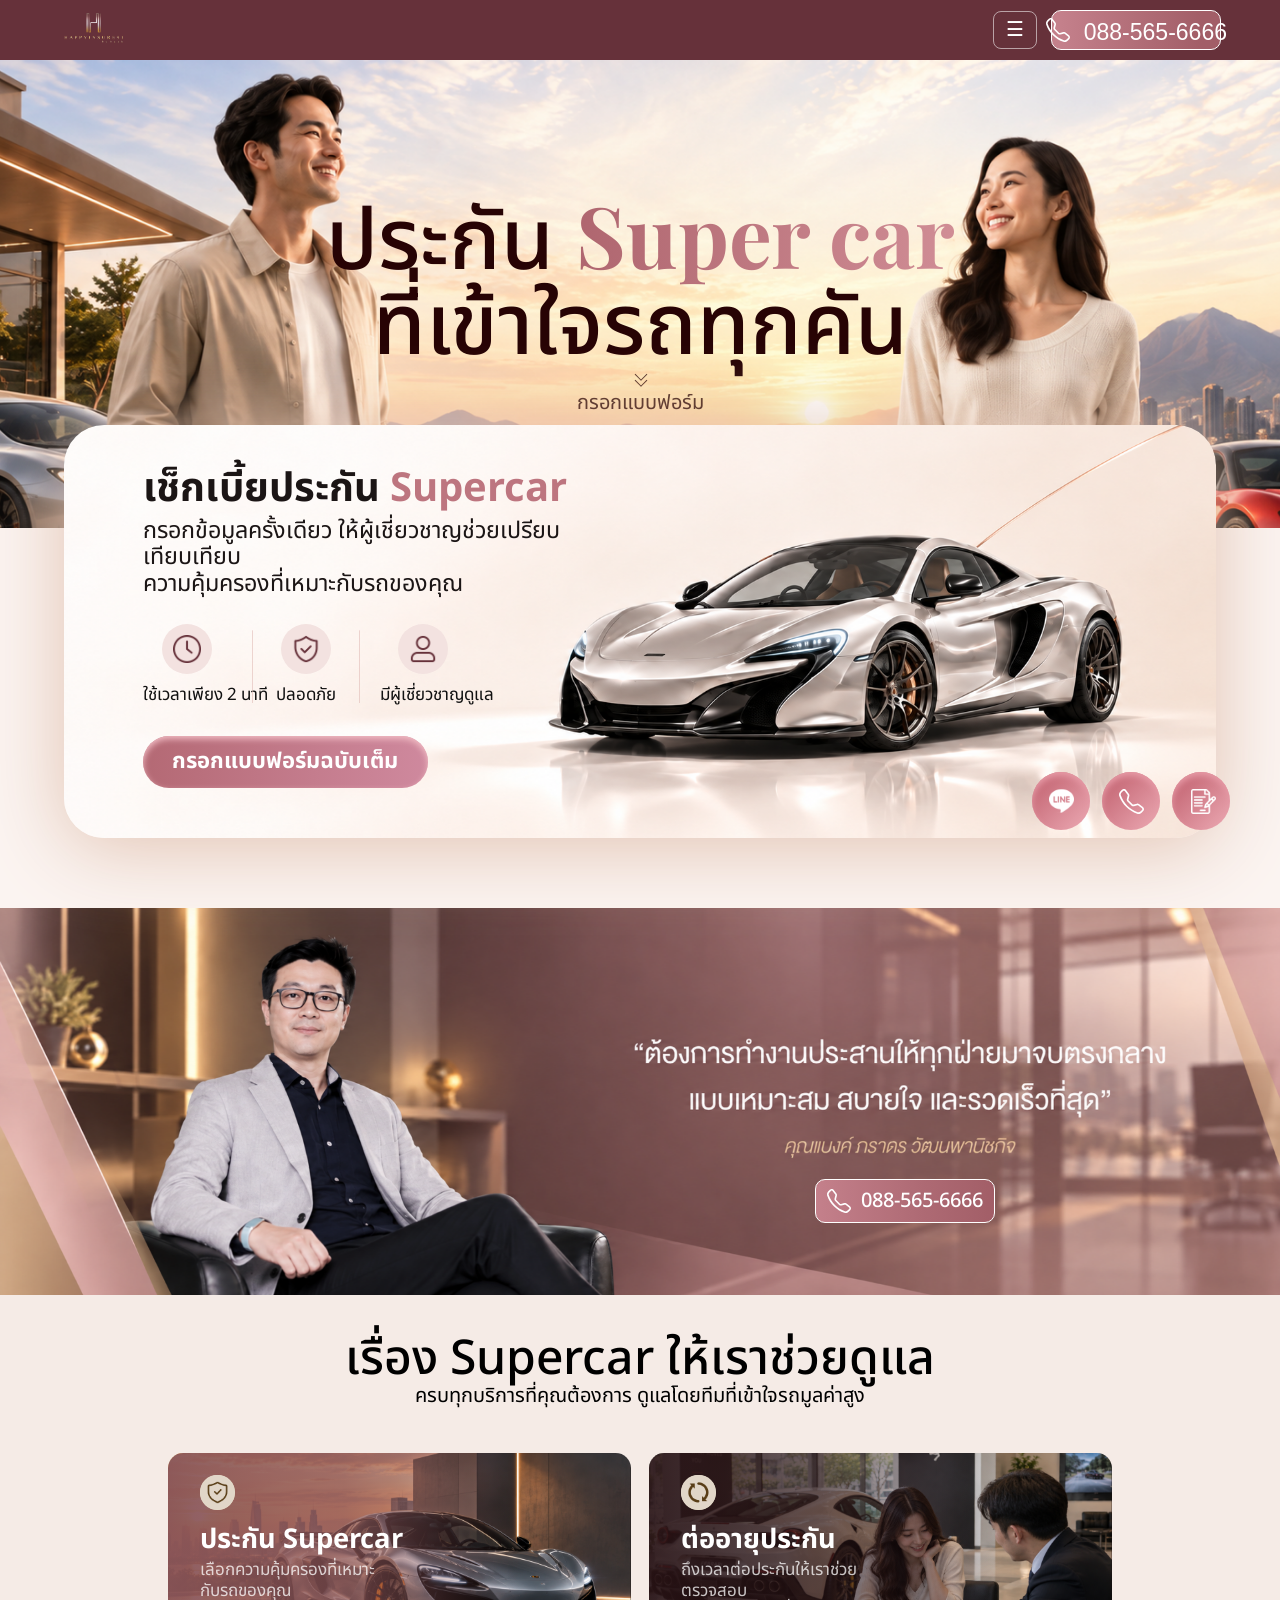
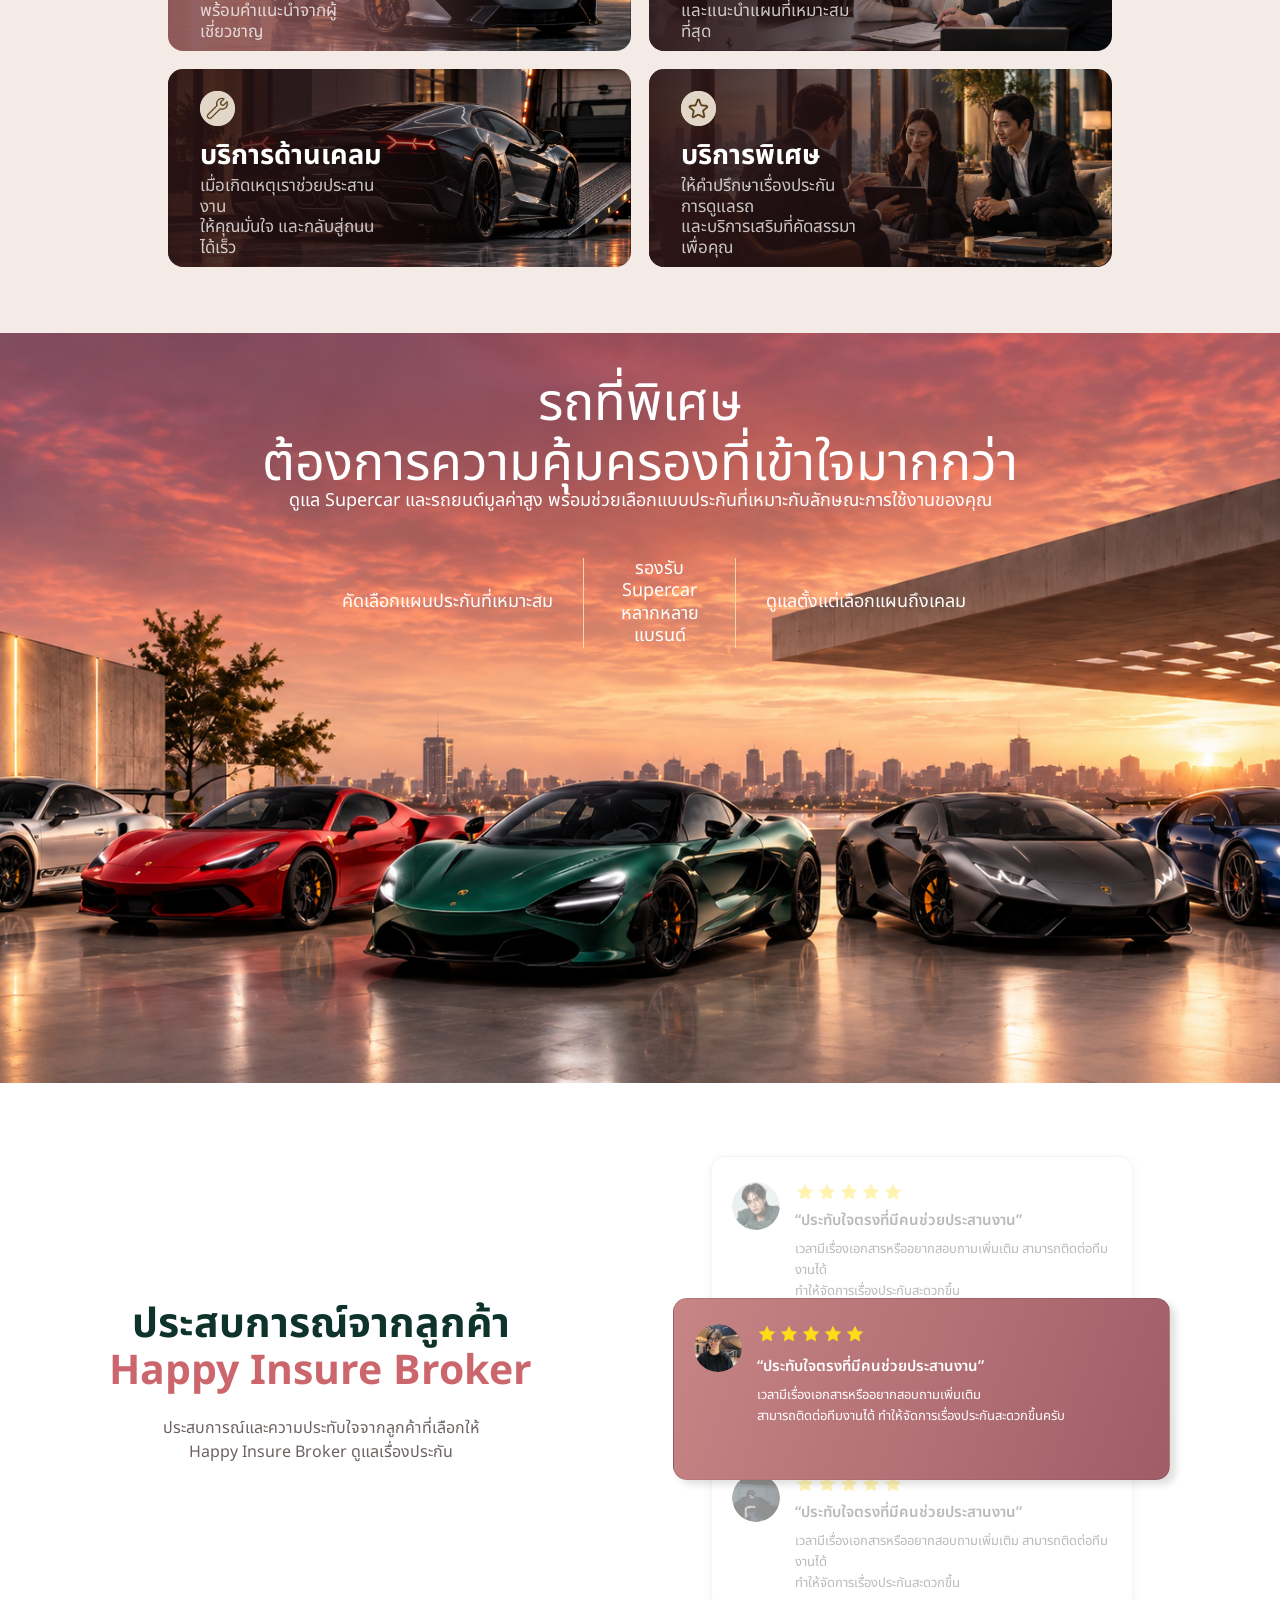
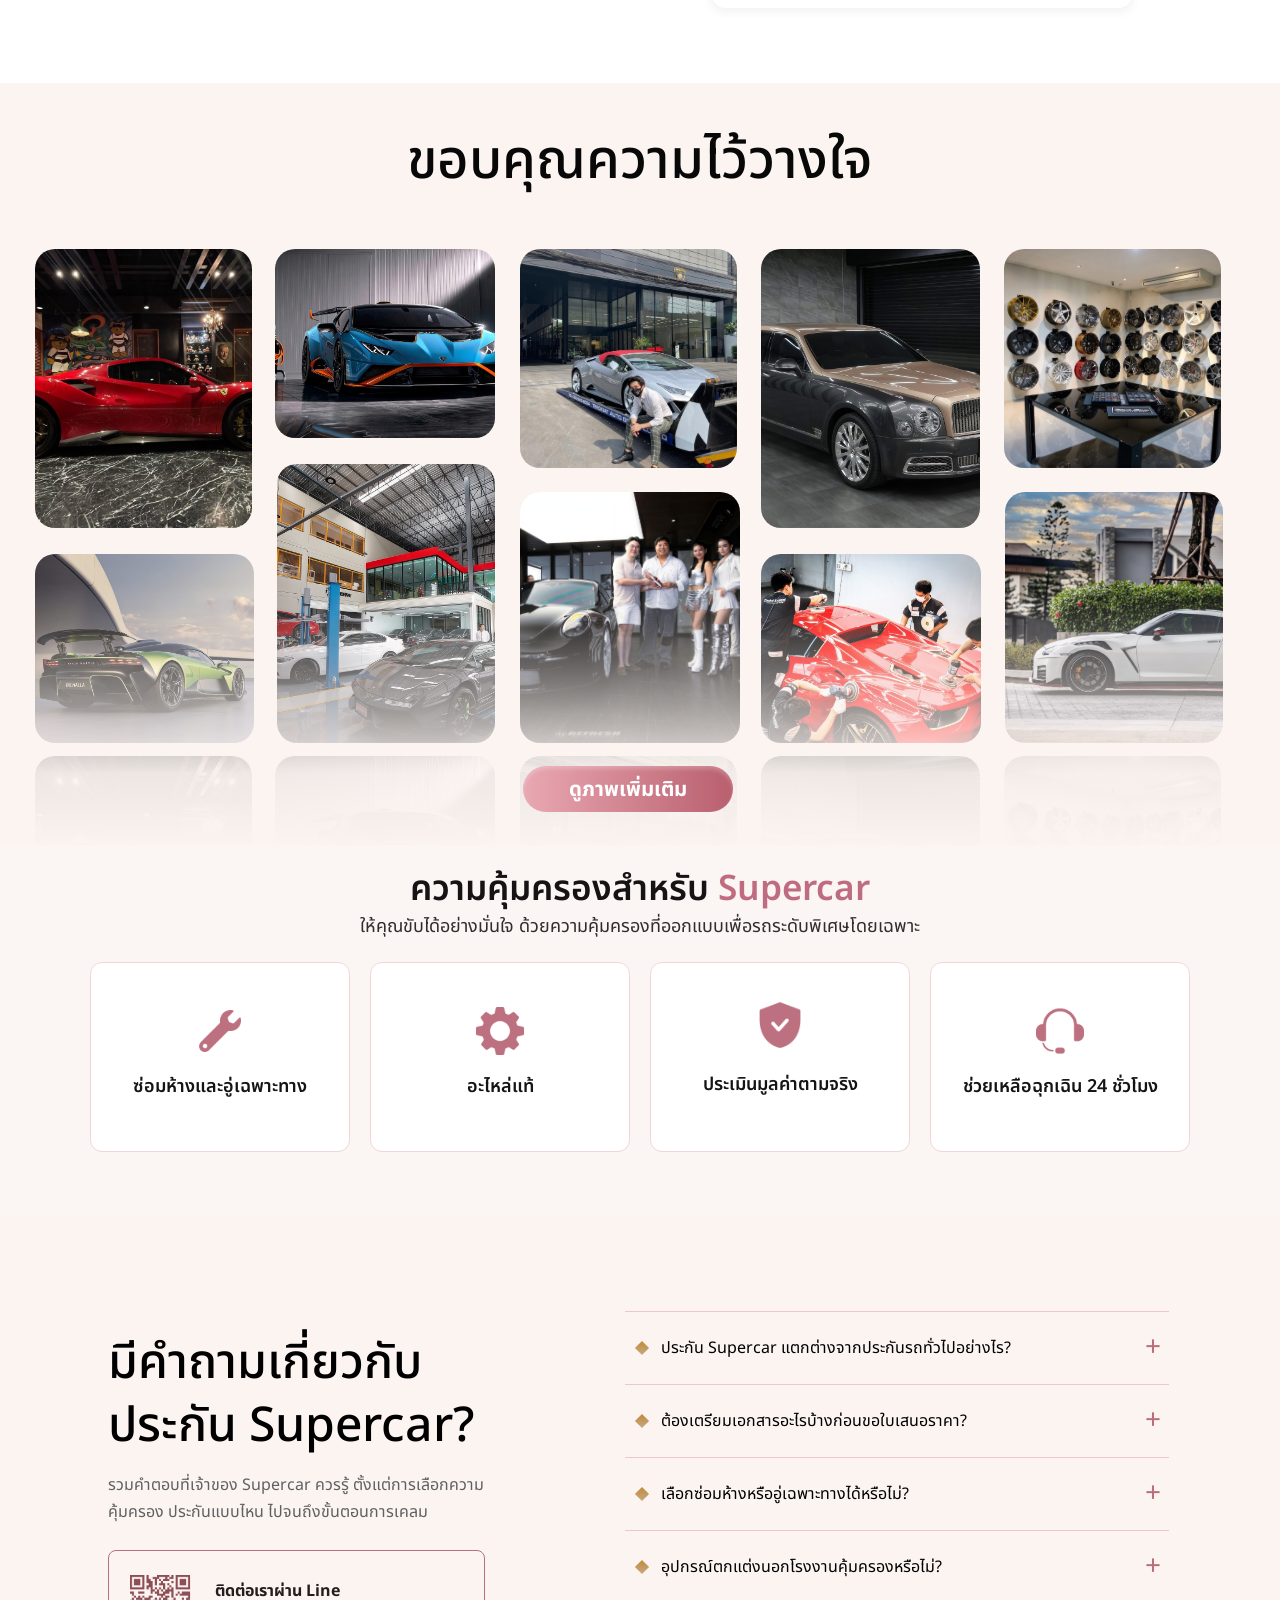
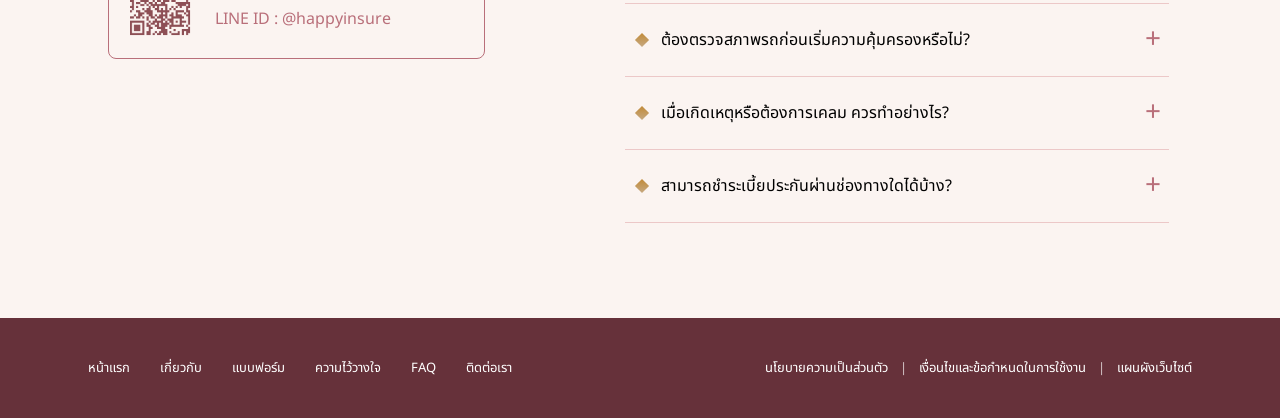
==== index.html @ 51014087 "Update mobile hero and header" ====
<!doctype html>
<html lang="th">

<head>
  <meta charset="UTF-8" />
  <meta name="viewport" content="width=device-width, initial-scale=1.0" />
  <meta name="description" content="วางแผนประกัน Supercar โดยผู้เชี่ยวชาญ เปรียบเทียบความคุ้มครองที่เหมาะกับรถของคุณ" />
  <title>Supercar Insurance Broker</title>
  <link rel="preconnect" href="https://fonts.googleapis.com">
  <link rel="preconnect" href="https://fonts.gstatic.com" crossorigin>
  <link
    href="https://fonts.googleapis.com/css2?family=Noto+Sans+Thai:wght@300;400;500;600;700&family=Playfair+Display:wght@700&display=swap"
    rel="stylesheet">
  <link rel="stylesheet" href="styles.css" />
  <link rel="stylesheet" href="local-assets.css?v=footer-layout-reference-01" />
  <link rel="stylesheet" href="round-2-desktop.css" />
  <link rel="stylesheet" href="hero-desktop.css" />
  <link rel="stylesheet" href="header-overrides.css" />
  <link rel="stylesheet" href="backup-original/footer-fix.css" />
</head>

<body>
  <header class="site-header">
    <a class="brand" href="#top" aria-label="กลับสู่ด้านบน">
      <img src="assets/header-logo.png" alt="Happy Insure Broker" />
    </a>
    <input class="header-menu-toggle" type="checkbox" id="header-menu-toggle" aria-label="เปิดเมนูหลัก" />
    <label class="header-menu-label" for="header-menu-toggle">☰</label>
    <nav class="header-nav" aria-label="เมนูหลัก">
      <a href="#top">หน้าแรก</a>
      <a href="#about">เกี่ยวกับ</a>
      <a href="#quote">แบบฟอร์ม</a>
      <a href="#review">ความไว้วางใจ</a>
      <a href="#faq">FAQ</a>
      <a href="#faq">ติดต่อเรา</a>
    </nav>
    <a class="header-line" href="https://line.me/R/ti/p/@happyinsure">Line : <span>@happyinsure</span></a>
    <a class="header-cta" href="tel:0885656666">
      <img src="assets/header-phone.svg" alt="" />
      <span>088-565-6666</span>
    </a>
  </header>

  <main id="top">
    <section class="hero">
      <div class="hero-image" aria-hidden="true"></div>
      <div class="hero-copy">
        <h1>ประกัน <em>Super car</em><br>ที่เข้าใจรถทุกคัน</h1>
      </div>
      <a class="text-link" href="#quote"><span class="scroll-cue" aria-hidden="true"></span>กรอกแบบฟอร์ม</a>
    </section>

    <section class="quote-card" id="quote">
      <div class="quote-copy">
        <h2>เช็กเบี้ยประกัน <span>Supercar</span></h2>
        <p class="quote-description">กรอกข้อมูลครั้งเดียว
          ให้ผู้เชี่ยวชาญช่วยเปรียบเทียบเทียบ<br>ความคุ้มครองที่เหมาะกับรถของคุณ</p>
        <div class="benefit-row">
          <div class="quote-benefit">
            <span class="quote-benefit-icon"><img src="assets/quote-benefit-ring.svg" alt="" /><img
                class="quote-benefit-symbol quote-clock" src="assets/quote-clock-icon.png" alt="" /></span>
            <span class="quote-benefit-label">ใช้เวลาเพียง 2 นาที</span>
          </div>
          <span class="quote-benefit-divider"><img src="assets/quote-benefit-divider.svg" alt="" /></span>
          <div class="quote-benefit">
            <span class="quote-benefit-icon"><img src="assets/quote-benefit-ring.svg" alt="" /><img
                class="quote-benefit-symbol" src="assets/quote-clock-icon-alt.png" alt="" /></span>
            <span class="quote-benefit-label">ปลอดภัย</span>
          </div>
          <span class="quote-benefit-divider"><img src="assets/quote-benefit-divider.svg" alt="" /></span>
          <div class="quote-benefit">
            <span class="quote-benefit-icon"><img src="assets/quote-benefit-ring.svg" alt="" /><img
                class="quote-benefit-symbol" src="assets/quote-rating-icon.png" alt="" /></span>
            <span class="quote-benefit-label">มีผู้เชี่ยวชาญดูแล</span>
          </div>
        </div>
        <a class="quote-form-button" href="https://happy-supercar-insure.minmintchamin.chatgpt.site/form/"
          target="_blank" rel="noreferrer">กรอกแบบฟอร์มฉบับเต็ม</a>
      </div>
    </section>

    <section class="expert" id="about">
      <img class="expert-banner-image" src="assets/expert.png"
        alt="ผู้เชี่ยวชาญประกัน Supercar ให้คำปรึกษาและดูแลลูกค้า">
      <a class="expert-phone-button" href="tel:0885656666" aria-label="โทร 088-565-6666">
        <img src="assets/header-phone.svg" alt="" aria-hidden="true">
        <span>088-565-6666</span>
      </a>
    </section>

    <section class="features section" id="service">
      <div class="section-heading">
        <p class="section-kicker">เรื่อง Supercar ให้เราช่วยดูแล</p>
        <h2>เรื่อง <span>Supercar</span> ให้เราอยู่ดูแล</h2>
        <p>ครบทุกบริการที่คุณต้องการ ดูแลโดยทีมที่เข้าใจรถมูลค่าสูง</p>
      </div>
      <div class="feature-grid">
        <article class="feature-card feature-a">
          <span class="feature-icon" aria-hidden="true"><img src="assets/feature-icon-shield.png" alt=""></span>
          <h3>ประกัน Supercar</h3>
          <p>เลือกความคุ้มครองที่เหมาะกับรถของคุณ<br>พร้อมคำแนะนำจากผู้เชี่ยวชาญ</p>
        </article>
        <article class="feature-card feature-b">
          <span class="feature-icon" aria-hidden="true"><img src="assets/feature-icon-renewal.png" alt=""></span>
          <h3>ต่ออายุประกัน</h3>
          <p>ถึงเวลาต่อประกันให้เราช่วยตรวจสอบ<br>และแนะนำแผนที่เหมาะสมที่สุด</p>
        </article>
        <article class="feature-card feature-c">
          <span class="feature-icon" aria-hidden="true"><img src="assets/feature-icon-claims.png" alt=""></span>
          <h3>บริการด้านเคลม</h3>
          <p>เมื่อเกิดเหตุเราช่วยประสานงาน<br>ให้คุณมั่นใจ และกลับสู่ถนนได้เร็ว</p>
        </article>
        <article class="feature-card feature-d">
          <span class="feature-icon" aria-hidden="true"><img src="assets/feature-icon-special.png" alt=""></span>
          <h3>บริการพิเศษ</h3>
          <p>ให้คำปรึกษาเรื่องประกัน การดูแลรถ<br>และบริการเสริมที่คัดสรรมาเพื่อคุณ</p>
        </article>
      </div>
    </section>

    <section class="fleet" aria-label="บริการดูแลรถ Supercar">
      <div class="fleet-content">
        <div class="fleet-heading">
          <h2><span>รถที่พิเศษ</span><span>ต้องการความคุ้มครองที่เข้าใจมากกว่า</span></h2>
          <p>ดูแล Supercar และรถยนต์มูลค่าสูง พร้อมช่วยเลือกแบบประกันที่เหมาะกับลักษณะการใช้งานของคุณ</p>
        </div>
        <ul class="fleet-points">
          <li>คัดเลือกแผนประกันที่เหมาะสม</li>
          <li><span>รองรับ Supercar<br>หลากหลายแบรนด์</span></li>
          <li>ดูแลตั้งแต่เลือกแผนถึงเคลม</li>
        </ul>
      </div>
    </section>



    <section class="review section" id="review">
      <div class="review-copy">
        <h2>ประสบการณ์จากลูกค้า<br><span>Happy Insure Broker</span></h2>
        <p>ประสบการณ์และความประทับใจจากลูกค้าที่เลือกให้<br>Happy Insure Broker ดูแลเรื่องประกัน</p>
      </div>
      <div class="review-stack" aria-label="รีวิวจากลูกค้า">
        <article class="review-card review-card-back review-card-top">
          <img class="review-avatar" src="assets/review-avatar-top.png" alt="" />
          <div class="review-card-content">
            <div class="review-stars" aria-label="5 จาก 5 ดาว"><svg viewBox="0 0 24 24" aria-hidden="true">
                <path d="m12 2.8 2.8 5.8 6.4 0.9-4.6 4.5 1.1 6.4-5.7-3-5.7 3 1.1-6.4-4.6-4.5 6.4-.9z" />
              </svg><svg viewBox="0 0 24 24" aria-hidden="true">
                <path d="m12 2.8 2.8 5.8 6.4 0.9-4.6 4.5 1.1 6.4-5.7-3-5.7 3 1.1-6.4-4.6-4.5 6.4-.9z" />
              </svg><svg viewBox="0 0 24 24" aria-hidden="true">
                <path d="m12 2.8 2.8 5.8 6.4 0.9-4.6 4.5 1.1 6.4-5.7-3-5.7 3 1.1-6.4-4.6-4.5 6.4-.9z" />
              </svg><svg viewBox="0 0 24 24" aria-hidden="true">
                <path d="m12 2.8 2.8 5.8 6.4 0.9-4.6 4.5 1.1 6.4-5.7-3-5.7 3 1.1-6.4-4.6-4.5 6.4-.9z" />
              </svg><svg viewBox="0 0 24 24" aria-hidden="true">
                <path d="m12 2.8 2.8 5.8 6.4 0.9-4.6 4.5 1.1 6.4-5.7-3-5.7 3 1.1-6.4-4.6-4.5 6.4-.9z" />
              </svg></div>
            <h3>“ประทับใจตรงที่มีคนช่วยประสานงาน”</h3>
            <p>เวลามีเรื่องเอกสารหรืออยากสอบถามเพิ่มเติม สามารถติดต่อทีมงานได้<br>ทำให้จัดการเรื่องประกันสะดวกขึ้น</p>
          </div>
        </article>
        <article class="review-card review-card-featured">
          <img class="review-avatar" src="assets/review-avatar-featured.png" alt="" />
          <div class="review-card-content">
            <div class="review-stars" aria-label="5 จาก 5 ดาว"><svg viewBox="0 0 24 24" aria-hidden="true">
                <path d="m12 2.8 2.8 5.8 6.4 0.9-4.6 4.5 1.1 6.4-5.7-3-5.7 3 1.1-6.4-4.6-4.5 6.4-.9z" />
              </svg><svg viewBox="0 0 24 24" aria-hidden="true">
                <path d="m12 2.8 2.8 5.8 6.4 0.9-4.6 4.5 1.1 6.4-5.7-3-5.7 3 1.1-6.4-4.6-4.5 6.4-.9z" />
              </svg><svg viewBox="0 0 24 24" aria-hidden="true">
                <path d="m12 2.8 2.8 5.8 6.4 0.9-4.6 4.5 1.1 6.4-5.7-3-5.7 3 1.1-6.4-4.6-4.5 6.4-.9z" />
              </svg><svg viewBox="0 0 24 24" aria-hidden="true">
                <path d="m12 2.8 2.8 5.8 6.4 0.9-4.6 4.5 1.1 6.4-5.7-3-5.7 3 1.1-6.4-4.6-4.5 6.4-.9z" />
              </svg><svg viewBox="0 0 24 24" aria-hidden="true">
                <path d="m12 2.8 2.8 5.8 6.4 0.9-4.6 4.5 1.1 6.4-5.7-3-5.7 3 1.1-6.4-4.6-4.5 6.4-.9z" />
              </svg></div>
            <h3>“ประทับใจตรงที่มีคนช่วยประสานงาน”</h3>
            <p>เวลามีเรื่องเอกสารหรืออยากสอบถามเพิ่มเติม<br>สามารถติดต่อทีมงานได้ ทำให้จัดการเรื่องประกันสะดวกขึ้นครับ
            </p>
          </div>
        </article>
        <article class="review-card review-card-back review-card-bottom">
          <img class="review-avatar" src="assets/review-avatar-bottom.png" alt="" />
          <div class="review-card-content">
            <div class="review-stars" aria-label="5 จาก 5 ดาว"><svg viewBox="0 0 24 24" aria-hidden="true">
                <path d="m12 2.8 2.8 5.8 6.4 0.9-4.6 4.5 1.1 6.4-5.7-3-5.7 3 1.1-6.4-4.6-4.5 6.4-.9z" />
              </svg><svg viewBox="0 0 24 24" aria-hidden="true">
                <path d="m12 2.8 2.8 5.8 6.4 0.9-4.6 4.5 1.1 6.4-5.7-3-5.7 3 1.1-6.4-4.6-4.5 6.4-.9z" />
              </svg><svg viewBox="0 0 24 24" aria-hidden="true">
                <path d="m12 2.8 2.8 5.8 6.4 0.9-4.6 4.5 1.1 6.4-5.7-3-5.7 3 1.1-6.4-4.6-4.5 6.4-.9z" />
              </svg><svg viewBox="0 0 24 24" aria-hidden="true">
                <path d="m12 2.8 2.8 5.8 6.4 0.9-4.6 4.5 1.1 6.4-5.7-3-5.7 3 1.1-6.4-4.6-4.5 6.4-.9z" />
              </svg><svg viewBox="0 0 24 24" aria-hidden="true">
                <path d="m12 2.8 2.8 5.8 6.4 0.9-4.6 4.5 1.1 6.4-5.7-3-5.7 3 1.1-6.4-4.6-4.5 6.4-.9z" />
              </svg></div>
            <h3>“ประทับใจตรงที่มีคนช่วยประสานงาน”</h3>
            <p>เวลามีเรื่องเอกสารหรืออยากสอบถามเพิ่มเติม สามารถติดต่อทีมงานได้<br>ทำให้จัดการเรื่องประกันสะดวกขึ้น</p>
          </div>
        </article>
      </div>
    </section>

    <section class="gallery-section">
      <div class="section-heading compact">
        <p class="section-kicker">ภาพการดูแลจริง</p>
        <h2>ขอบคุณความไว้วางใจ</h2>
      </div>
      <div class="gallery" id="gallery"></div>
      <button class="pill-button gallery-more" type="button">ดูภาพเพิ่มเติม</button>
    </section>



    <section class="coverage section">
      <div class="section-heading">
        <h2>ความคุ้มครองสำหรับ <span>Supercar</span></h2>
        <p>ให้คุณขับได้อย่างมั่นใจ ด้วยความคุ้มครองที่ออกแบบเพื่อรถระดับพิเศษโดยเฉพาะ</p>
      </div>
      <div class="coverage-grid">
        <article class="coverage-card">
          <div class="coverage-icon" aria-hidden="true"><img src="assets/wrench-figma-586-103.png" alt=""></div>
          <div class="coverage-label">
            <h3>ซ่อมห้างและอู่เฉพาะทาง</h3>
          </div>
        </article>
        <article class="coverage-card">
          <div class="coverage-icon" aria-hidden="true"><img src="assets/gear-figma-587-104.png" alt=""></div>
          <div class="coverage-label">
            <h3>อะไหล่แท้</h3>
          </div>
        </article>
        <article class="coverage-card">
          <div class="coverage-icon" aria-hidden="true"><img src="assets/shield-figma-587-105.png" alt=""></div>
          <div class="coverage-label">
            <h3>ประเมินมูลค่าตามจริง</h3>
          </div>
        </article>
        <article class="coverage-card">
          <div class="coverage-icon" aria-hidden="true"><img src="assets/support-figma-587-106.png" alt=""></div>
          <div class="coverage-label">
            <h3>ช่วยเหลือฉุกเฉิน 24 ชั่วโมง</h3>
          </div>
        </article>
      </div>
    </section>

    <section class="faq section" id="faq">
      <div class="faq-contact">
        <h2>มีคำถามเกี่ยวกับ<br>ประกัน <span>Supercar?</span></h2>
        <p>รวมคำตอบที่เจ้าของ Supercar ควรรู้ ตั้งแต่การเลือกความคุ้มครอง ประกันแบบไหน ไปจนถึงขั้นตอนการเคลม</p>
        <div class="line-card">
          <img src="assets/qr-line.png" alt="QR Code LINE @happyinsure">
          <div><strong>ติดต่อเราผ่าน Line</strong><span>LINE ID : @happyinsure</span></div>
        </div>
      </div>
      <div class="accordion" id="accordion"></div>
    </section>
  </main>

  <footer class="site-footer">
    <nav class="footer-nav" aria-label="เมนูท้ายเว็บ">
      <a href="#top">หน้าแรก</a>
      <a href="#about">เกี่ยวกับ</a>
      <a href="#quote">แบบฟอร์ม</a>
      <a href="#review">ความไว้วางใจ</a>
      <a href="#faq">FAQ</a>
      <a href="#faq">ติดต่อเรา</a>
    </nav>
    <nav class="footer-legal" aria-label="ข้อมูลเว็บไซต์">
      <a href="#privacy-policy">นโยบายความเป็นส่วนตัว</a>
      <span aria-hidden="true">|</span>
      <a href="#terms">เงื่อนไขและข้อกำหนดในการใช้งาน</a>
      <span aria-hidden="true">|</span>
      <a href="#sitemap">แผนผังเว็บไซต์</a>
    </nav>
  </footer>

  <div class="floating-actions">
    <a href="https://line.me/R/ti/p/@happyinsure" target="_blank" aria-label="LINE">
      <img src="backup-original/assets/cta-line.svg" alt="LINE">
    </a>

    <a href="tel:0885656666" aria-label="โทรศัพท์">
      <img src="backup-original/assets/cta-phone.svg" alt="โทรศัพท์">
    </a>

    <a href="https://happy-supercar-insure.minmintchamin.chatgpt.site/form/" target="_blank" aria-label="กรอกแบบฟอร์ม">
      <img src="backup-original/assets/cta-form.svg" alt="กรอกแบบฟอร์ม">
    </a>
  </div>

  <dialog id="lightbox"><button type="button" aria-label="ปิด">×</button><img alt="ภาพการดูแลลูกค้า"></dialog>
  <dialog id="gallery-dialog" class="gallery-dialog" aria-labelledby="gallery-dialog-title">
    <div class="gallery-dialog-panel">
      <header class="gallery-dialog-header">
        <h2 id="gallery-dialog-title">Image</h2>
        <button class="gallery-dialog-close" type="button" aria-label="ปิดแกลเลอรี"><svg viewBox="0 0 24 24"
            aria-hidden="true">
            <path d="M5 5l14 14M19 5L5 19" />
          </svg></button>
      </header>
      <div class="gallery-dialog-scroll">
        <div class="gallery-dialog-grid" id="gallery-dialog-grid"></div>
      </div>
    </div>
  </dialog>
  <script src="script.js"></script>
</body>

</html>
---- styles.css ----
:root{--cream:#fbf4f1;--paper:#fffaf7;--rose:#b96f7a;--rose-dark:#92535d;--pink:#e9a8b2;--ink:#251d1d;--muted:#6e6262;--line:#e9d8d3;--radius:22px}*{box-sizing:border-box}html{scroll-behavior:smooth}body{margin:0;background:var(--cream);color:var(--ink);font-family:"Noto Sans Thai",sans-serif;font-weight:400}a{color:inherit;text-decoration:none}button{font:inherit}.site-header{height:74px;padding:0 5.2%;display:flex;align-items:center;gap:42px;background:rgba(255,250,247,.94);border-bottom:1px solid rgba(151,95,103,.14);position:sticky;top:0;z-index:20;backdrop-filter:blur(14px)}.brand{font-size:18px;font-weight:700;letter-spacing:.08em}.brand span{color:var(--rose)}nav{display:flex;gap:30px;margin-left:auto;font-size:13px}nav a{transition:.2s}nav a:hover{color:var(--rose)}.header-cta,.pill-button{border:0;color:white;background:linear-gradient(90deg,#e9a8b2,#b95f6e);border-radius:999px;padding:13px 25px;font-weight:600;box-shadow:inset 0 3px 4px rgba(255,255,255,.24);cursor:pointer}.header-cta{font-size:13px}.hero{min-height:610px;position:relative;overflow:hidden;background:linear-gradient(90deg,#f5e4da,#faf0e8)}.hero-image{position:absolute;inset:0;background:url("https://www.figma.com/api/mcp/asset/02387647-c139-4470-ba50-187a7c5de909.png") center/cover no-repeat}.hero-image:after{content:"";position:absolute;inset:0;background:linear-gradient(90deg,rgba(248,237,229,.03) 40%,rgba(248,237,229,.15))}.hero-copy{position:relative;margin-left:50%;padding:110px 7% 80px;max-width:860px}.eyebrow,.section-kicker{margin:0 0 10px;color:var(--rose);font-size:14px;font-weight:600;letter-spacing:.06em}.hero h1,.section-heading h2,.review h2,.faq h2{margin:0;font-size:clamp(42px,4.2vw,76px);line-height:1.08;font-weight:500}.hero h1 em,.section-heading h2 span,.review h2 span,.faq h2 span,.quote-card h2 span{color:var(--rose);font-style:normal}.hero-copy>p:not(.eyebrow){font-size:18px;line-height:1.8;max-width:600px;color:#5d5150}.text-link{display:inline-flex;gap:20px;align-items:center;margin-top:20px;border-bottom:1px solid currentColor;padding-bottom:6px;font-weight:600}.quote-card{width:min(1380px,90%);min-height:440px;margin:-54px auto 70px;position:relative;z-index:3;border-radius:24px;background:rgba(255,250,247,.96);display:grid;grid-template-columns:1.05fr .95fr;overflow:hidden;box-shadow:0 18px 52px rgba(102,54,59,.13)}.quote-copy{padding:56px 64px}.quote-card h2{font-size:48px;margin:0 0 12px;font-weight:500}.quote-copy>p{color:var(--muted);max-width:580px;line-height:1.8}.benefit-row{display:flex;gap:34px;margin:30px 0}.benefit-row div{display:flex;align-items:center;gap:10px;font-size:13px}.benefit-row b{width:40px;height:40px;border:1px solid #dba8b0;color:var(--rose);border-radius:50%;display:grid;place-items:center}.quote-car{min-height:410px;background:url("https://www.figma.com/api/mcp/asset/e56190fc-bc2f-4bc1-a871-c8609498fb24.png") center/cover no-repeat}.expert{min-height:520px;display:grid;grid-template-columns:1fr 1fr;background:linear-gradient(110deg,#8d4f59,#d5969e);color:white}.expert-photo{background:url("https://www.figma.com/api/mcp/asset/785d3cbb-5aa2-458c-bad6-ba2410689ef5.png") center/cover no-repeat}.expert-copy{padding:90px 9%;display:flex;flex-direction:column;justify-content:center}.expert blockquote{font-size:31px;line-height:1.6;margin:0 0 20px}.expert-copy p{opacity:.8}.outline-button{border:1px solid rgba(255,255,255,.65);padding:12px 22px;border-radius:999px;width:max-content;margin-top:18px}.section{padding:95px max(5%,calc((100% - 1500px)/2))}.section-heading{text-align:center;max-width:850px;margin:0 auto 50px}.section-heading h2{font-size:52px}.section-heading>p:last-child{color:var(--muted)}.feature-grid{display:grid;grid-template-columns:1.1fr .9fr;grid-template-rows:repeat(2,290px);gap:18px}.feature-card{position:relative;border-radius:var(--radius);padding:34px;color:white;overflow:hidden;display:flex;flex-direction:column;justify-content:flex-end;background-position:center;background-size:cover}.feature-card:before{content:"";position:absolute;inset:0;background:linear-gradient(0deg,rgba(20,12,12,.86),rgba(20,12,12,.03) 75%)}.feature-card>*{position:relative}.feature-card span{position:absolute;top:25px;left:28px;border:1px solid rgba(255,255,255,.55);border-radius:50%;padding:7px}.feature-card h3{font-size:24px;margin:0 0 4px}.feature-card p{margin:0;opacity:.75}.feature-large{grid-row:1/3}.feature-a{background-image:url("https://www.figma.com/api/mcp/asset/1e574603-07c8-4641-bb6c-bd7575fe9576.png")}.feature-b{background-image:url("https://www.figma.com/api/mcp/asset/14a377da-4786-4a54-99ca-761faf3938bd.png")}.feature-c{background-image:url("https://www.figma.com/api/mcp/asset/fbec05af-2085-43af-895d-027dd750c3c3.png")}.feature-d{display:none}.fleet{height:610px;position:relative;background:url("https://www.figma.com/api/mcp/asset/e56190fc-bc2f-4bc1-a871-c8609498fb24.png") center/cover no-repeat}.review{display:grid;grid-template-columns:1fr 1fr;gap:90px;align-items:center;background:#fff}.review h2{font-size:52px}.review-copy>p:last-child{color:var(--muted);max-width:540px}.review-card{border:1px solid #ead8d4;border-radius:18px;background:#fffafa;padding:42px;box-shadow:18px 18px 0 #c77c88;color:#514545}.review-card .stars{color:#c47680;letter-spacing:4px}.review-card p{font-size:20px;line-height:1.8}.review-card span{font-size:13px;color:var(--rose)}.gallery-section{padding:90px 5%;text-align:center}.compact{margin-bottom:30px}.gallery{max-width:1540px;margin:auto;display:grid;grid-template-columns:repeat(5,1fr);grid-auto-rows:210px;gap:16px}.gallery button{border:0;border-radius:16px;overflow:hidden;padding:0;cursor:pointer;background:#ddd}.gallery img{width:100%;height:100%;object-fit:cover;transition:.3s}.gallery button:hover img{transform:scale(1.04)}.gallery button:nth-child(1),.gallery button:nth-child(6){grid-row:span 2}.gallery-more{margin-top:32px}.coverage{padding-top:70px}.coverage-grid{display:grid;grid-template-columns:repeat(4,1fr);gap:16px}.coverage-grid article{padding:35px 26px;background:#fff;border:1px solid #eadbd7;text-align:center;min-height:230px}.coverage-grid b{width:50px;height:50px;border:1px solid #cf8b95;border-radius:50%;display:grid;place-items:center;margin:auto;color:var(--rose)}.coverage-grid h3{font-size:20px}.coverage-grid p{color:var(--muted);font-size:14px;line-height:1.7}.faq{display:grid;grid-template-columns:.95fr 1.05fr;gap:80px}.faq-contact h2{font-size:56px}.faq-contact>p{color:var(--muted);max-width:560px}.line-card{display:flex;align-items:center;gap:20px;border:1px solid var(--rose);border-radius:12px;padding:18px;margin-top:34px;max-width:470px}.line-card img{width:92px;height:92px}.line-card div{display:flex;flex-direction:column;gap:8px}.line-card span{color:var(--rose)}.faq-item{border-top:1px solid #d9c2bd}.faq-item:last-child{border-bottom:1px solid #d9c2bd}.faq-question{width:100%;border:0;background:none;padding:25px 5px;display:flex;justify-content:space-between;gap:20px;text-align:left;cursor:pointer;font-size:18px}.faq-question b{color:var(--rose);font-size:28px;font-weight:400;transition:.25s}.faq-answer{max-height:0;overflow:hidden;color:var(--muted);line-height:1.75;transition:max-height .35s ease}.faq-answer p{padding:0 5px 24px;margin:0}.faq-item.open .faq-answer{max-height:180px}.faq-item.open .faq-question b{transform:rotate(45deg)}footer{height:110px;background:#6e4248;color:white;display:flex;align-items:center;padding:0 5%;gap:35px;font-size:13px}footer p{margin-left:auto}.floating-actions{position:fixed;right:28px;bottom:26px;z-index:15;display:flex;gap:9px}.floating-actions a{width:54px;height:54px;border-radius:50%;display:grid;place-items:center;background:linear-gradient(135deg,#e8a2ad,#b95f6d);color:white;font-size:12px;font-weight:700;box-shadow:0 8px 20px rgba(109,45,55,.25)}dialog{border:0;padding:0;background:transparent;max-width:min(1100px,90vw)}dialog::backdrop{background:rgba(24,12,14,.85)}dialog img{display:block;max-width:90vw;max-height:84vh;border-radius:16px}dialog button{position:absolute;right:12px;top:8px;border:0;background:rgba(0,0,0,.6);color:#fff;border-radius:50%;width:36px;height:36px;font-size:25px;cursor:pointer}@media(max-width:900px){.site-header{height:64px}.site-header nav{display:none}.header-cta{margin-left:auto}.hero{min-height:670px}.hero-image{background-position:38% center;opacity:.56}.hero-copy{margin:0;padding:270px 7% 60px;text-align:center}.hero h1{font-size:48px}.quote-card{grid-template-columns:1fr;margin-top:-35px}.quote-copy{padding:40px 28px}.quote-car{min-height:310px;grid-row:1}.benefit-row{gap:12px;justify-content:space-between}.benefit-row div{flex-direction:column;text-align:center}.expert{grid-template-columns:1fr}.expert-photo{min-height:380px}.expert-copy{padding:50px 7%}.feature-grid{grid-template-columns:1fr;grid-template-rows:repeat(3,300px)}.feature-large{grid-row:auto}.fleet{height:470px}.review,.faq{grid-template-columns:1fr;gap:40px}.gallery{grid-template-columns:repeat(2,1fr);grid-auto-rows:180px}.gallery button:nth-child(1),.gallery button:nth-child(6){grid-row:auto}.coverage-grid{grid-template-columns:1fr 1fr}.floating-actions{right:15px;bottom:15px}.floating-actions a{width:48px;height:48px}}@media(max-width:560px){.site-header{padding:0 18px}.brand{font-size:15px}.header-cta{padding:10px 15px}.hero-copy{padding-top:285px}.hero h1{font-size:39px}.hero-copy>p:not(.eyebrow){font-size:15px}.quote-card h2,.section-heading h2,.review h2,.faq-contact h2{font-size:38px}.benefit-row span{font-size:11px}.expert blockquote{font-size:24px}.section{padding:70px 20px}.feature-grid{grid-template-rows:repeat(3,260px)}.fleet h2{font-size:38px}.review-card{padding:30px;box-shadow:10px 10px 0 #c77c88}.coverage-grid{grid-template-columns:1fr}.gallery-section{padding:70px 18px}.gallery{gap:9px;grid-auto-rows:145px}.faq{gap:30px}footer{height:auto;padding:35px 20px;flex-wrap:wrap}footer p{margin:0}.floating-actions a:first-child{display:none}}
---- local-assets.css ----
.hero-image {
  background-image: url("assets/hero.png");
}

.quote-car {
  background-image: url("assets/quote-card.png");
}

.expert-photo {
  background-image: url("assets/expert.png");
}

.feature-a {
  background-image: url("assets/feature-01.png");
}

.feature-b {
  background-image: url("assets/feature-02.png");
}

.feature-c {
  background-image: url("assets/feature-03.png");
}

.fleet {
  background-image: url("assets/fleet-new.png");
}

.fleet-content {
  position: relative;
  width: 100%;
  height: 100%;
  color: #fff;
  text-align: center;
}

.fleet-heading {
  width: min(94%, 1800px);
  margin: 0 auto;
  padding-top: clamp(36px, 3.4vw, 64px);
}

.fleet-heading h2 {
  margin: 0;
  font-family: "DB Heavent", "Noto Sans Thai", sans-serif;
  font-size: clamp(52px, 3.6vw, 68px);
  font-weight: 400;
  line-height: 1.1;
}

.fleet-heading h2 span {
  display: block;
}

.fleet-heading h2 span+span {
  margin-top: 3px;
}

.fleet-heading p {
  max-width: 1700px;
  margin: -4px auto 0;
  font-family: "DB Heavent", "Noto Sans Thai", sans-serif;
  font-size: clamp(18px, 1.4vw, 27px);
  font-weight: 400;
  line-height: 1.25;
}

.fleet-points {
  position: absolute;
  right: 4%;
  top: 30%;
  left: 7%;
  display: grid;
  grid-template-columns: 1.30fr .40fr 1.30fr;
  margin: 0;
  padding: 0;
  list-style: none;
}

.fleet-points li {
  display: flex;
  min-height: 70px;
  align-items: center;
  justify-content: center;
  padding: 0 24px;
  font-family: "DB Heavent", "Noto Sans Thai", sans-serif;
  font-size: clamp(18px, 1.35vw, 26px);
  font-weight: 400;
  line-height: 1.25;
}

.fleet-points li+li {
  border-left: 1px solid rgba(247, 226, 174, .9);
}

.fleet-points li:first-child {
  justify-content: flex-end;
  padding: 0 30px;
  text-align: right;
}

.fleet-points li:nth-child(2) {
  justify-content: center;
  padding: 0 20px;
  text-align: center;
}

.fleet-points li:nth-child(2) span {
  display: block;
  width: 100%;
  margin-inline: auto;
}

.fleet-points li:last-child {
  justify-content: flex-start;
  padding: 0 30px;
  text-align: left;
}

/* Customer reviews section: three overlapping cards matching the Figma layout. */
.review.section {
  min-height: clamp(600px, 43.65vw, 838px);
  padding: 0;
  display: block;
  position: relative;
  overflow: hidden;
  background: #fff;
}

.review-copy {
  position: absolute;
  left: 7.34%;
  top: 50%;
  width: 35.42%;
  display: flex;
  flex-direction: column;
  align-items: center;
  justify-content: center;
  transform: translateY(-50%);
  text-align: center;
  color: #0d332b;
}

.review-copy h2 {
  margin: 0;
  font-size: clamp(34px, 3.2vw, 62px);
  line-height: 1.16;
  font-weight: 700;
}

.review-copy h2 span {
  color: #cc666d;
  white-space: nowrap;
}

.review-copy>p {
  width: 100%;
  margin: 20px 0 0;
  color: #0d332b;
  font-size: clamp(16px, 1.25vw, 24px);
  line-height: 1.55;
}

.review-stack {
  position: absolute;
  left: 52.6%;
  top: 12.3%;
  width: 38.8%;
  height: 75.4%;
}

.review-card {
  box-sizing: border-box;
  position: absolute;
  display: grid;
  grid-template-columns: clamp(48px, 3.23vw, 62px) minmax(0, 1fr);
  column-gap: clamp(14px, 1.15vw, 22px);
  align-content: start;
  border: 1px solid rgba(0, 0, 0, .08);
  border-radius: clamp(14px, 1.05vw, 20px);
  padding: clamp(23px, 1.93vw, 37px) clamp(20px, 1.46vw, 28px);
  color: #fff;
  box-shadow: 6px 5px 7px rgba(0, 0, 0, .12);
  cursor: pointer;
  transition: opacity .4s ease, background .4s ease, color .4s ease, box-shadow .4s ease;
  will-change: transform;
}

.review-card:focus-visible {
  outline: 3px solid #0d332b;
  outline-offset: 4px;
}

.review-card-featured {
  z-index: 3;
  inset: 31.2% 0 auto;
  height: 40.2%;
  background: linear-gradient(110deg, #c78585 0%, #a15d67 100%);
}

.review-card-back {
  left: 7.5%;
  width: 85%;
  height: 35.6%;
  background: #fff;
  color: #756f70;
  opacity: .48;
  box-shadow: 0 3px 12px rgba(35, 25, 25, .12);
}

.review-card-top {
  top: 0;
}

.review-card-bottom {
  bottom: 0;
}

.review-avatar {
  display: block;
  width: clamp(48px, 3.23vw, 62px);
  height: clamp(48px, 3.23vw, 62px);
  border-radius: 50%;
  object-fit: cover;
}

.review-card-content {
  min-width: 0;
}

.review-stars {
  color: #ffdc19;
  display: flex;
  align-items: center;
  gap: clamp(2px, .16vw, 3px);
}

.review-stars svg {
  display: block;
  width: clamp(20px, 1.5vw, 29px);
  height: clamp(20px, 1.5vw, 29px);
  flex: 0 0 auto;
  fill: currentColor;
  stroke: currentColor;
  stroke-width: .7;
  stroke-linejoin: round;
}

.review-card h3 {
  margin: 12px 0 8px;
  font-size: clamp(15px, 1.08vw, 21px);
  font-weight: 600;
  line-height: 1.45;
}

.review-card p {
  margin: 0;
  font-size: clamp(13px, .94vw, 18px);
  line-height: 1.6;
}

.review-card-back .review-stars {
  color: #ffe85d;
}

.review-card-back h3 {
  margin-top: 8px;
}

@media (max-width: 900px) {
  .review.section {
    min-height: auto;
    padding: 70px 6% 85px;
    display: flex;
    flex-direction: column;
    gap: 44px;
    overflow: hidden;
  }

  .review-copy {
    position: static;
    width: min(100%, 620px);
    transform: none;
    margin: 0 auto;
  }

  .review-copy h2 {
    font-size: clamp(36px, 6vw, 52px);
  }

  .review-copy h2 span {
    white-space: normal;
  }

  .review-copy>p {
    font-size: clamp(16px, 2.6vw, 20px);
  }

  .review-stack {
    position: relative;
    left: auto;
    top: auto;
    width: min(100%, 745px);
    height: 430px;
    margin: 0 auto;
  }
}

@media (max-width: 560px) {
  .review.section {
    padding: 58px 18px 70px;
    gap: 32px;
  }

  .review-card {
    column-gap: 10px;
    padding: 14px 12px;
    border-radius: 12px;
  }

  .review-card-featured {
    height: 42%;
  }

  .review-card-back {
    height: 34%;
  }

  .review-avatar {
    width: 38px;
    height: 38px;
  }

  .review-card {
    grid-template-columns: 38px minmax(0, 1fr);
  }

  .review-stars svg {
    width: clamp(13px, 4vw, 19px);
    height: clamp(13px, 4vw, 19px);
  }

  .review-card h3 {
    margin: 5px 0 3px;
    font-size: clamp(9px, 2.5vw, 13px);
  }

  .review-card p {
    font-size: clamp(8px, 2vw, 11px);
  line-height: 1.15;
  }
}

@media (min-width: 1600px) {
  .fleet-points {
    top: 34%;
  }
}

@media (max-width: 900px) {
  .fleet-heading {
    width: 92%;
    padding-top: 38px;
  }

  .fleet-heading h2 {
    font-size: clamp(34px, 8vw, 52px);
    line-height: 1.12;
  }

  .fleet-heading h2 span+span {
    margin-top: 8px;
  }

  .fleet-heading p {
    margin-top: 12px;
    font-size: clamp(15px, 3.5vw, 20px);
    line-height: 1.35;
  }

  .fleet-points {
    right: 3%;
    top: auto;
    bottom: 24%;
    left: 3%;
  }

  .fleet-points li {
    min-height: 90px;
    padding: 0 8px;
    font-size: clamp(12px, 2.8vw, 16px);
  }
}

/* Figma node 558:96 — staggered gallery with a bottom fade. */
.gallery-section {
  position: relative;
  width: min(100%, 1881px);
  height: min(59.55vw, 1120px);
  margin: 0 auto;
  padding: 0;
  overflow: hidden;
  background: #FBF4F1;
  text-align: center;
}

.gallery-section>.section-heading.compact {
  position: absolute;
  z-index: 1;
  top: 6.66%;
  left: 50%;
  width: 41.1%;
  max-width: none;
  margin: 0;
  transform: translateX(-50%);
}

.gallery-section>.section-heading h2 {
  margin: 0;
  color: #080808;
  font-family: "DB Heavent", "Noto Sans Thai", sans-serif;
  font-size: clamp(42px, 4.25vw, 80px);
  font-weight: 500;
  line-height: 1.06;
}

.gallery-section>.section-heading .section-kicker {
  display: none;
}

.gallery-section>.gallery {
  position: absolute;
  top: 0;
  left: 0;
  width: 100%;
  max-width: none;
  height: auto;
  aspect-ratio: 1881 / 1561;
  margin: 0;
  display: block;
  overflow: hidden;
}

.gallery-section>.gallery::after {
  content: "";
  position: absolute;
  z-index: 2;
  inset: 47% 0 0;
  pointer-events: none;
  background: linear-gradient(to bottom, rgba(251, 244, 241, 0) 0%, rgba(251, 244, 241, .94) 34%, #FBF4F1 48%);
}

.gallery-section>.gallery button {
  position: absolute;
  display: block;
  margin: 0;
  padding: 0;
  border: 0;
  border-radius: 20px;
  overflow: hidden;
  background: #eee;
}

.gallery-section>.gallery button img {
  display: block;
  width: 100%;
  height: 100%;
  object-fit: cover;
  transition: transform .3s ease;
}

.gallery-section>.gallery button:hover img {
  transform: scale(1.035);
}

.gallery-section>.gallery button:nth-child(1) {
  left: 2.71%;
  top: 15.63%;
  width: 17.01%;
  height: 26.27%;
}

.gallery-section>.gallery button:nth-child(2) {
  left: 21.48%;
  top: 15.63%;
  width: 17.17%;
  height: 17.81%;
}

.gallery-section>.gallery button:nth-child(3) {
  left: 40.62%;
  top: 15.63%;
  width: 16.96%;
  height: 20.69%;
}

.gallery-section>.gallery button:nth-child(4) {
  left: 59.49%;
  top: 15.63%;
  width: 17.07%;
  height: 26.27%;
}

.gallery-section>.gallery button:nth-child(5) {
  left: 78.42%;
  top: 15.63%;
  width: 17.01%;
  height: 20.69%;
}

.gallery-section>.gallery button:nth-child(6) {
  left: 21.64%;
  top: 35.87%;
  width: 17.01%;
  height: 26.27%;
}

.gallery-section>.gallery button:nth-child(7) {
  left: 40.62%;
  top: 38.50%;
  width: 17.17%;
  height: 23.64%;
}

.gallery-section>.gallery button:nth-child(8) {
  left: 78.52%;
  top: 38.50%;
  width: 17.01%;
  height: 23.64%;
}

.gallery-section>.gallery button:nth-child(9) {
  left: 2.71%;
  top: 44.33%;
  width: 17.17%;
  height: 17.81%;
}

.gallery-section>.gallery button:nth-child(10) {
  left: 59.44%;
  top: 44.33%;
  width: 17.17%;
  height: 17.81%;
}

.gallery-section>.gallery button:nth-child(11) {
  left: 2.71%;
  top: 63.42%;
  width: 17.01%;
  height: 26.27%;
}

.gallery-section>.gallery button:nth-child(12) {
  left: 21.48%;
  top: 63.42%;
  width: 17.17%;
  height: 17.81%;
}

.gallery-section>.gallery button:nth-child(13) {
  left: 40.62%;
  top: 63.42%;
  width: 16.96%;
  height: 20.69%;
}

.gallery-section>.gallery button:nth-child(14) {
  left: 59.49%;
  top: 63.42%;
  width: 17.07%;
  height: 26.27%;
}

.gallery-section>.gallery button:nth-child(15) {
  left: 78.42%;
  top: 63.42%;
  width: 17.01%;
  height: 20.69%;
}

/* The two source photos in Figma use an off-center crop. */
.gallery-section>.gallery button:nth-child(8) img {
  width: 173.01%;
  max-width: none;
}

.gallery-section>.gallery button:nth-child(8) img {
  position: relative;
  left: -4.13%;
}

.gallery-section>.gallery button:nth-child(7) img {
  width: 171.47%;
  max-width: none;
  position: relative;
  left: -54.75%;
}

.gallery-section>.gallery-more {
  position: absolute;
  z-index: 3;
  top: 89.64%;
  left: 40.88%;
  width: 16.37%;
  height: 6.08%;
  margin: 0;
  padding: 0 3%;
  border-radius: 46px;
  font-family: "DB Heavent", "Noto Sans Thai", sans-serif;
  font-size: clamp(16px, 1.6vw, 30px);
  font-weight: 700;
  font-synthesis: weight;
}

@media (max-width: 900px) {
  .gallery-section {
    width: 100%;
    aspect-ratio: auto;
    height: auto;
    min-height: 0;
    padding: 64px 20px 104px;
  }

  .gallery-section>.section-heading.compact {
    position: relative;
    inset: auto;
    width: 100%;
    transform: none;
    margin: 0 auto 30px;
  }

  .gallery-section>.section-heading h2 {
    font-size: clamp(38px, 7vw, 58px);
  }

  .gallery-section>.gallery {
    position: relative;
    inset: auto;
    aspect-ratio: auto;
    display: grid;
    width: 100%;
    height: auto;
    grid-template-columns: repeat(2, minmax(0, 1fr));
    grid-auto-rows: clamp(130px, 28vw, 230px);
    gap: 12px;
    overflow: hidden;
  }

  .gallery-section>.gallery::after {
    inset: 68% 0 0;
  }

  .gallery-section>.gallery button,
  .gallery-section>.gallery button:nth-child(n) {
    position: relative;
    inset: auto;
    width: 100%;
    height: 100%;
    border-radius: 14px;
  }

  .gallery-section>.gallery button:nth-child(1),
  .gallery-section>.gallery button:nth-child(4),
  .gallery-section>.gallery button:nth-child(7),
  .gallery-section>.gallery button:nth-child(10) {
    grid-row: span 2;
  }

  .gallery-section>.gallery button:nth-child(n+11) {
    display: none;
  }

  .gallery-section>.gallery button:nth-child(7) img,
  .gallery-section>.gallery button:nth-child(8) img {
    position: static;
    width: 100%;
  }

  .gallery-section>.gallery-more {
    top: auto;
    bottom: 34px;
    left: 50%;
    width: min(308px, 72%);
    height: 56px;
    transform: translateX(-50%);
    font-size: 22px;
  }
}

/* Gallery overlay based on Figma popup frame 424:884. */
.gallery-dialog {
  width: min(92vw, 1771px);
  height: min(84vh, 993px);
  max-width: none;
  max-height: none;
  margin: auto;
  padding: 0;
  overflow: hidden;
  border: 0;
  border-radius: 40px;
  background: transparent;
  container-type: inline-size;
}

.gallery-dialog::backdrop {
  background: rgba(0, 0, 0, .8);
}

.gallery-dialog-panel {
  display: flex;
  width: 100%;
  height: 100%;
  flex-direction: column;
  overflow: hidden;
  border-radius: inherit;
  background: #fff;
}

.gallery-dialog-header {
  box-sizing: border-box;
  display: flex;
  height: 7.79cqw;
  min-height: 72px;
  flex: 0 0 auto;
  align-items: center;
  justify-content: space-between;
  padding: 0 2.94cqw;
  border-bottom: 1px solid #f0d8d6;
}

.gallery-dialog-header h2 {
  margin: 0;
  color: #0d332b;
  font-family: "DB Heavent", "Noto Sans Thai", sans-serif;
  font-size: clamp(26px, 2.8cqw, 50px);
  font-weight: 500;
  line-height: 1.15;
}

.gallery-dialog .gallery-dialog-close {
  position: relative;
  inset: auto;
  display: grid;
  width: 2.6cqw;
  height: 2.6cqw;
  min-width: 36px;
  min-height: 36px;
  place-items: center;
  padding: 0;
  border: 0;
  border-radius: 50%;
  background: #050505;
  color: #fff;
  cursor: pointer;
}

.gallery-dialog-close svg {
  display: block;
  width: 38%;
  height: 38%;
  overflow: visible;
}

.gallery-dialog-close path {
  fill: none;
  stroke: currentColor;
  stroke-width: 1.8;
  stroke-linecap: round;
}

.gallery-dialog-scroll {
  position: relative;
  min-height: 0;
  flex: 1 1 auto;
  overflow: auto;
  padding-top: 48px;
  container-type: inline-size;
  scrollbar-color: #b56a75 transparent;
  scrollbar-width: thin;
}

.gallery-dialog-scroll::-webkit-scrollbar {
  width: 12px;
}

.gallery-dialog-scroll::-webkit-scrollbar-track {
  background: transparent;
}

.gallery-dialog-scroll::-webkit-scrollbar-thumb {
  border-radius: 16px;
  background: #b56a75;
}

.gallery-dialog-grid {
  position: relative;
  width: 94.07%;
  height: 90.63cqw;
  margin: 0 auto;
}

.gallery-dialog-image {
  position: absolute;
  display: block;
  margin: 0;
  padding: 0;
  overflow: hidden;
  border: 0;
  border-radius: 1.08cqw;
  background: #eee;
  cursor: zoom-in;
}

.gallery-dialog-image img {
  display: block;
  width: 100%;
  height: 100%;
  max-width: none;
  max-height: none;
  border-radius: 0;
  object-fit: cover;
  transition: transform .25s ease;
}

.gallery-dialog-image:hover img {
  transform: scale(1.025);
}

.gallery-dialog-image:nth-child(1) {
  left: 0;
  top: 0;
  width: 18.34%;
  height: 22.11cqw;
}

.gallery-dialog-image:nth-child(2) {
  left: 20.41%;
  top: 0;
  width: 18.51%;
  height: 14.99cqw;
}

.gallery-dialog-image:nth-child(3) {
  left: 40.87%;
  top: 0;
  width: 18.28%;
  height: 17.42cqw;
}

.gallery-dialog-image:nth-child(4) {
  left: 61.22%;
  top: 0;
  width: 18.40%;
  height: 22.11cqw;
}

.gallery-dialog-image:nth-child(5) {
  left: 81.63%;
  top: 0;
  width: 18.34%;
  height: 17.42cqw;
}

.gallery-dialog-image:nth-child(6) {
  left: 0;
  top: 24.16cqw;
  width: 18.51%;
  height: 14.99cqw;
}

.gallery-dialog-image:nth-child(7) {
  left: 20.41%;
  top: 17.04cqw;
  width: 18.34%;
  height: 22.11cqw;
}

.gallery-dialog-image:nth-child(8) {
  left: 40.87%;
  top: 19.25cqw;
  width: 18.51%;
  height: 19.90cqw;
}

.gallery-dialog-image:nth-child(9) {
  left: 61.17%;
  top: 24.16cqw;
  width: 18.51%;
  height: 14.99cqw;
}

.gallery-dialog-image:nth-child(10) {
  left: 81.74%;
  top: 19.25cqw;
  width: 18.34%;
  height: 19.90cqw;
}

.gallery-dialog-image:nth-child(11) {
  left: 0;
  top: 40.22cqw;
  width: 18.34%;
  height: 22.11cqw;
}

.gallery-dialog-image:nth-child(12) {
  left: 20.41%;
  top: 40.22cqw;
  width: 18.51%;
  height: 14.99cqw;
}

.gallery-dialog-image:nth-child(13) {
  left: 40.87%;
  top: 40.22cqw;
  width: 18.28%;
  height: 17.42cqw;
}

.gallery-dialog-image:nth-child(14) {
  left: 61.22%;
  top: 40.22cqw;
  width: 18.40%;
  height: 22.11cqw;
}

.gallery-dialog-image:nth-child(15) {
  left: 81.63%;
  top: 40.22cqw;
  width: 18.34%;
  height: 17.42cqw;
}

/* Figma uses a right-biased crop for these two image slots. */
.gallery-dialog-image:nth-child(8) img {
  width: 171.47%;
  max-width: none;
  position: relative;
  left: -54.75%;
}

.gallery-dialog-image:nth-child(10) img {
  width: 173.01%;
  max-width: none;
  position: relative;
  left: -4.13%;
}

@media (max-width: 700px) {
  .gallery-dialog {
    width: 94vw;
    height: 90vh;
    border-radius: 22px;
  }

  .gallery-dialog-header {
    min-height: 62px;
    height: 62px;
    flex-basis: 62px;
    padding: 0 16px;
  }

  .gallery-dialog-header h2 {
    font-size: 26px;
  }

  .gallery-dialog .gallery-dialog-close {
    width: 36px;
    height: 36px;
  }

  .gallery-dialog-grid {
    width: auto;
    height: auto;
    margin: 0 14px 24px;
    display: grid;
    grid-template-columns: repeat(2, minmax(0, 1fr));
    grid-auto-rows: 160px;
    gap: 12px;
  }

  .gallery-dialog-image,
  .gallery-dialog-image:nth-child(n) {
    position: relative;
    inset: auto;
    width: 100%;
    height: 100%;
    border-radius: 12px;
  }

  .gallery-dialog-image:nth-child(1),
  .gallery-dialog-image:nth-child(4),
  .gallery-dialog-image:nth-child(6),
  .gallery-dialog-image:nth-child(9),
  .gallery-dialog-image:nth-child(11),
  .gallery-dialog-image:nth-child(14) {
    grid-row: span 2;
  }

  .gallery-dialog-image:nth-child(8) img,
  .gallery-dialog-image:nth-child(10) img {
    position: static;
    width: 100%;
  }
}

/* Coverage section layout from the supplied reference. */
.coverage.section {
  padding: 24px 24px 64px;
  background: #fbf6f3;
}

.coverage .section-heading {
  max-width: 1100px;
  margin: 0 auto 22px;
}

.coverage .section-heading h2 {
  margin: 0;
  color: #171314;
  font-size: clamp(30px, 2.75vw, 38px);
  font-weight: 600;
  line-height: 1.2;
}

.coverage .section-heading h2 span {
  color: #bf6c80;
}

.coverage .section-heading > p:last-child {
  margin: 3px 0 0;
  color: #302d2e;
  font-size: 18px;
  line-height: 1.45;
}

.coverage .coverage-grid {
  display: grid;
  width: min(100%, 1100px);
  margin: 0 auto;
  grid-template-columns: repeat(4, minmax(0, 1fr));
  gap: 20px;
}

.coverage .coverage-grid .coverage-card {
  display: flex;
  min-width: 0;
  height: 190px;
  min-height: 0;
  flex-direction: column;
  align-items: stretch;
  justify-content: center;
  gap: 12px;
  overflow: hidden;
  padding: 0;
  border: 1px solid #f0d6d7;
  border-radius: 12px;
  background: #fff;
  text-align: center;
}

.coverage-card .coverage-icon {
  display: grid;
  min-height: 0;
  flex: 0 0 auto;
  place-items: center;
  border: 0;
  color: #bf6c80;
}

.coverage-card .coverage-icon svg {
  display: block;
  width: var(--coverage-icon-size, 48px);
  height: var(--coverage-icon-size, 48px);
  fill: currentColor;
}

.coverage-card .coverage-icon img {
  display: block;
  width: var(--coverage-icon-size, 48px);
  height: var(--coverage-icon-size, 48px);
  max-width: 100%;
  object-fit: contain;
}

.coverage .coverage-grid > .coverage-card:nth-child(3) {
  --coverage-icon-size: 56px;
}

.coverage .coverage-grid > .coverage-card:nth-child(3) .coverage-icon,
.coverage .coverage-grid > .coverage-card:nth-child(3) .coverage-label {
  transform: translateY(-6px);
}

.coverage-card .coverage-icon .coverage-icon-cutout {
  fill: none;
  stroke: #fff;
  stroke-width: 5;
  stroke-linecap: round;
  stroke-linejoin: round;
}

.coverage-card .coverage-icon .coverage-icon-outline {
  fill: none;
  stroke: currentColor;
  stroke-width: 5;
  stroke-linecap: round;
  stroke-linejoin: round;
}

.coverage-card .coverage-label {
  display: grid;
  min-height: 0;
  flex: 0 0 auto;
  place-items: center;
  padding: 8px 12px;
  border-top: 0;
}

.coverage-card .coverage-label h3 {
  margin: 0;
  color: #151313;
  font-size: 18px;
  font-weight: 600;
  line-height: 1.35;
}

@media (max-width: 900px) {
  .coverage .coverage-grid {
    grid-template-columns: repeat(2, minmax(0, 1fr));
  }
}

@media (max-width: 560px) {
  .coverage.section {
    padding: 32px 18px 48px;
  }

  .coverage .section-heading {
    margin-bottom: 22px;
  }

  .coverage .section-heading h2 {
    font-size: 30px;
  }

  .coverage .section-heading > p:last-child {
    font-size: 15px;
  }

  .coverage .coverage-grid {
    gap: 12px;
  }

  .coverage .coverage-grid .coverage-card {
    height: 168px;
  }

  .coverage-card .coverage-icon svg {
    width: var(--coverage-icon-size, 40px);
    height: var(--coverage-icon-size, 40px);
  }

  .coverage-card .coverage-icon img {
    width: var(--coverage-icon-size, 40px);
    height: var(--coverage-icon-size, 40px);
  }

  .coverage .coverage-grid > .coverage-card:nth-child(3) {
    --coverage-icon-size: 46px;
  }

  .coverage-card .coverage-label {
    min-height: 0;
    flex-basis: auto;
    padding: 6px;
  }

  .coverage-card .coverage-label h3 {
    font-size: 15px;
  }
}

/* FAQ layout follows the supplied section reference. */
.faq.section {
  max-width: 1192px;
  margin-right: auto;
  margin-left: auto;
  grid-template-columns: minmax(0, 377px) minmax(0, 544px);
  gap: 140px;
  align-items: start;
}

.faq-contact {
  align-self: start;
  margin-top: 22px;
}

.faq-contact h2 {
  color: #000000;
  font-size: 48px;
  line-height: 1.3;
}

.faq-contact h2 span {
  color: inherit;
}

.faq-contact > p:not(.section-kicker) {
  margin: 14px 0 0;
  color: #5f6061;
  font-size: 16px;
  line-height: 1.7;
}

.faq-contact .line-card {
  width: 100%;
  max-width: 377px;
  min-height: 109px;
  margin-top: 24px;
  gap: 16px;
  padding: 12px;
  border-radius: 8px;
}

.faq-contact .line-card img {
  width: 78px;
  height: 78px;
  flex: 0 0 78px;
}

.faq-contact .line-card div {
  gap: 4px;
}

.faq-contact .line-card strong {
  font-size: 16px;
}

.faq-contact .line-card span {
  font-size: 16px;
}

.faq-item,
.faq-item:last-child {
  border-color: #ecc8c8;
}

.faq-question {
  align-items: center;
  gap: 12px;
  padding: 23px 8px;
  font-size: 16px;
  line-height: 26px;
}

.faq-question::before {
  width: 10px;
  height: 10px;
  flex: 0 0 10px;
  margin: 0 2px 0 4px;
  background: linear-gradient(135deg, #c18a38, #c6a982);
  content: "";
  transform: rotate(45deg);
}

.faq-question span {
  flex: 1 1 auto;
}

.faq-question b {
  flex: 0 0 auto;
  margin-left: 8px;
}

@media (max-width: 1191px) {
  .faq.section {
    max-width: none;
    grid-template-columns: minmax(0, 0.9fr) minmax(0, 1.1fr);
    gap: clamp(24px, 5vw, 60px);
  }
}

@media (max-width: 900px) {
  .faq.section {
    grid-template-columns: minmax(0, 1fr);
    gap: 40px;
  }

  .faq-contact {
    width: 100%;
  }
}

@media (max-width: 560px) {
  .faq-contact h2 {
    font-size: 38px;
  }

  .faq-question {
    gap: 10px;
    padding: 18px 4px;
    font-size: 15px;
    line-height: 24px;
  }

  .faq-contact .line-card {
    max-width: 100%;
  }
}

footer.site-footer {
  width: 94%;
  height: 93px;
  margin: 0 auto;
  padding: 0 4.3%;
  gap: 24px;
  background: #742f3d;
  color: #fff;
  font-size: 13px;
}

footer.site-footer nav {
  display: flex;
  align-items: center;
  gap: 26px;
  margin: 0;
  font-size: inherit;
  white-space: nowrap;
}

footer.site-footer a {
  color: inherit;
}

footer.site-footer a:hover {
  color: #f4c7cd;
}

footer.site-footer .footer-legal {
  gap: 12px;
  margin-left: auto;
}

footer.site-footer .footer-legal span {
  opacity: 0.72;
}

@media (max-width: 1100px) {
  footer.site-footer {
    padding: 0 3%;
  }

  footer.site-footer nav {
    gap: 16px;
  }
}

@media (max-width: 900px) {
  footer.site-footer {
    height: auto;
    min-height: 93px;
    flex-wrap: wrap;
    justify-content: center;
    padding: 20px 4%;
    row-gap: 14px;
  }

  footer.site-footer .footer-legal {
    margin-left: 0;
  }
}

@media (max-width: 560px) {
  footer.site-footer {
    width: 100%;
    flex-direction: column;
    gap: 14px;
    padding: 22px 16px;
  }

  footer.site-footer nav {
    justify-content: center;
    gap: 12px;
    flex-wrap: wrap;
    white-space: normal;
  }

  footer.site-footer .footer-legal {
    column-gap: 8px;
    row-gap: 4px;
  }
}
---- round-2-desktop.css ----
/* Desktop layout aligned to the 1920px Figma frame. */
@media (min-width: 1200px) {
  .expert {
    height: 580px;
    min-height: 580px;
    margin-top: 259px;
    grid-template-columns: 1fr 1fr;
    background: url("assets/expert.png") center center / cover no-repeat;
  }

  .expert-photo {
    min-height: 0;
    background: none;
  }

  .expert-copy {
    padding: 90px 9%;
    background: linear-gradient(90deg, #b96f7a 0%, #92535d 38%, #92535d 100%);
  }

  .features.section {
    height: auto;
    min-height: 49.84375vw;
    padding: min(2.8125vw, 54px) 0 min(5.1042vw, 98px);
    background: #f5ebe6;
  }

  .features .section-heading {
    width: min(80vw, 1054px);
    max-width: 1054px;
    margin: 0 auto min(3.28125vw, 63px);
  }

  .features .section-kicker {
    margin: 0;
    color: #000;
    font-family: "DB Heavent", "Noto Sans Thai", sans-serif;
    font-size: clamp(48px, 3.645833vw, 70px);
    font-weight: 500;
    letter-spacing: 0;
    line-height: clamp(58px, 4.427083vw, 85px);
    text-align: center;
  }

  .features .section-heading h2 {
    display: none;
  }

  .features .section-heading > p:last-child {
    margin: -8px 0 0;
    color: #000;
    font-family: "DB Heavent", "Noto Sans Thai", sans-serif;
    font-size: clamp(20px, 1.3542vw, 26px);
    font-weight: 400;
    line-height: normal;
    text-align: center;
  }

  .feature-grid {
    width: min(73.75vw, 1416px);
    max-width: 1416px;
    height: auto;
    margin: 0 auto;
    grid-template-columns: repeat(2, minmax(0, 1fr));
    grid-template-rows: repeat(2, min(15.46875vw, 297px));
    gap: min(1.40625vw, 27px);
  }

  .feature-card,
  .feature-large {
    grid-row: auto;
    min-height: 0;
    padding: min(5.5729vw, 107px) min(2.5vw, 48px) 24px;
    border-radius: min(1.1979vw, 23px);
    justify-content: flex-start;
    background-size: cover;
  }

  .feature-card:before {
    background: linear-gradient(90deg, rgba(40, 18, 20, .92), rgba(40, 18, 20, .66) 38%, transparent 76%);
  }

  .feature-a:before {
    background: linear-gradient(90deg, rgba(137, 84, 87, .96), rgba(137, 84, 87, .75) 38%, transparent 76%);
  }

  .feature-card span {
    top: min(1.7708vw, 34px);
    left: min(2.5vw, 48px);
    width: min(2.7083vw, 52px);
    height: min(2.7083vw, 52px);
    padding: 0;
    display: grid;
    place-items: center;
    border: 0;
    border-radius: 50%;
    background: #e9e1cc;
    color: #60491f;
  }

  .feature-card .feature-icon img {
    display: block;
    width: 100%;
    height: 100%;
    object-fit: contain;
  }

  .feature-card h3 {
    margin: 0 0 5px;
    font-family: "DB Heavent", "Noto Sans Thai", sans-serif;
    font-size: clamp(27px, 2.1354vw, 41px);
    line-height: 1.15;
  }

  .feature-card p {
    margin: 0;
    width: min(13.8375vw, 265.7px);
    max-width: 100%;
    font-family: "DB Heavent", "Noto Sans Thai", sans-serif;
    font-size: clamp(17px, 1.1979vw, 23px);
    line-height: 1.2;
  }

  .feature-d {
    display: flex;
    background-image: url("assets/feature-04.png");
  }

  .fleet {
    height: 835px;
    background-size: cover;
    background-position: center;
  }





}

@media (min-width: 1200px) and (max-width: 1440px) {
  .fleet {
    height: 750px;
  }
}
---- hero-desktop.css ----
/* Hero banner alignment for the 1920px Figma frame. */
@media (min-width: 1200px) {
  .hero {
    height: auto;
    min-height: 0;
    aspect-ratio: 2880 / 1053;
    margin-bottom: -103px;
    background: #fbf4f1;
  }

  .hero-image {
    background-image: url("assets/hero.png");
    background-position: right center;
    background-size: 103% auto;
    background-repeat: no-repeat;
  }

  .hero-image:after {
    display: none;
  }

  .hero-copy {
    position: absolute;
    top: 141px;
    left: 50%;
    width: 844px;
    max-width: none;
    margin: 0;
    padding: 0;
    transform: translateX(-50%);
    text-align: center;
    z-index: 2;
  }

  .hero .eyebrow {
    position: absolute;
    top: -34px;
    left: 0;
    width: 100%;
    margin: 0;
    color: #92535d;
    font-size: 14px;
    line-height: 20px;
    letter-spacing: 0;
  }

  .hero h1 {
    width: 100%;
    margin: 0;
    color: #270304;
    font-family: "DB Heavent", "Noto Sans Thai", sans-serif;
    font-size: 130px;
    font-weight: 500;
    line-height: 115px;
    letter-spacing: 0;
    text-align: center;
  }

  .hero h1 em {
    color: transparent;
    background: linear-gradient(90deg, #af666f, #d08d95);
    background-clip: text;
    -webkit-background-clip: text;
    font-family: "Playfair Display", Georgia, serif;
    font-size: inherit;
    font-style: normal;
    font-weight: 700;
    white-space: nowrap;
  }

  .hero-copy>p:not(.eyebrow) {
    position: absolute;
    top: 251px;
    left: 50%;
    width: 700px;
    max-width: none;
    margin: 0;
    color: #3f3534;
    font-size: 18px;
    line-height: 1.55;
    text-align: center;
    transform: translateX(-50%);
  }

  .hero .text-link {
    position: absolute;
    top: auto;
    bottom: 115px;
    left: 50%;
    z-index: 4;
    display: flex;
    flex-direction: column;
    align-items: center;
    justify-content: center;
    gap: 4px;
    margin: 0;
    padding: 0;
    border: 0;
    color: rgba(39, 3, 4, .72);
    font-family: "DB Heavent", "Noto Sans Thai", sans-serif;
    font-size: 20px;
    font-weight: 400;
    line-height: 1;
    transform: translateX(-50%);
  }
}

.hero .scroll-cue {
  position: relative;
  display: block;
  width: 22px;
  height: 19px;
  animation: scroll-cue-blink 1.6s ease-in-out infinite;
}

.hero .scroll-cue::before,
.hero .scroll-cue::after {
  position: absolute;
  left: 7px;
  width: 8px;
  height: 8px;
  border-right: 1px solid currentColor;
  border-bottom: 1px solid currentColor;
  content: "";
  transform: rotate(45deg);
}

.hero .scroll-cue::before {
  top: 0;
}

.hero .scroll-cue::after {
  top: 6px;
}

@keyframes scroll-cue-blink {

  0%,
  100% {
    opacity: .65;
  }

  50% {
    opacity: .28;
  }
}

.hero h1 {
  color: #270304;
  font-size: 85px;
  line-height: 1;
  position: relative;
  top: -10px;
  left: 0;
}

.quote-card {
  position: relative;
  display: block;
  width: min(1562px, 90%);
  min-height: 0;
  aspect-ratio: 1562 / 560;
  margin: -54px auto 70px;
  overflow: hidden;
  border-radius: 40px;
  background-color: transparent;
  background-image: url("assets/quote-card-background.png");
  background-position: center 73.4%;
  background-size: cover;
  background-repeat: no-repeat;
  box-shadow: 0 9px 80.2px #e1c2b1;
}

.quote-card .quote-copy {
  position: absolute;
  top: 8.75%;
  left: 6.85%;
  width: 39.63%;
  max-width: none;
  padding: 0;
  transform: none;
}

.quote-card .quote-copy h2 {
  margin: 0;
  color: #1b1515;
  font-family: "DB Heavent", "Noto Sans Thai", sans-serif;
  font-size: clamp(36px, 3.125vw, 60px);
  font-weight: 700;
  line-height: 1.4167;
}

.quote-card .quote-copy h2 span {
  color: #bd757f;
}

.quote-card .quote-description {
  max-width: none;
  margin: 0;
  color: #1b1515;
  font-family: "DB Heavent", "Noto Sans Thai", sans-serif;
  font-size: clamp(22px, 1.823vw, 35px);
  font-weight: 400;
  line-height: 1.1429;
}

.quote-card .benefit-row {
  display: flex;
  align-items: center;
  justify-content: flex-start;
  gap: 1.615vw;
  width: 25.208vw;
  max-width: 100%;
  margin: 2.083vw 0 0;
}

.quote-card .quote-benefit {
  display: flex;
  flex: 0 0 auto;
  flex-direction: column;
  align-items: center;
  gap: 0.573vw;
}

.quote-card .quote-benefit:nth-of-type(1) {
  width: 6.927vw;
}

.quote-card .quote-benefit:nth-of-type(2) {
  width: 5.104vw;
}

.quote-card .quote-benefit:nth-of-type(3) {
  width: 6.719vw;
}

.quote-card .quote-benefit-icon {
  position: relative;
  display: block;
  flex: 0 0 auto;
  width: clamp(50px, 3.744vw, 71.879px);
  height: clamp(50px, 3.744vw, 71.879px);
}

.quote-card .quote-benefit-icon>img:first-child {
  display: block;
  width: 100%;
  height: 100%;
}

.quote-card .quote-benefit-symbol {
  position: absolute;
  top: 50%;
  left: 50%;
  display: block;
  width: clamp(30px, 2.292vw, 44px);
  height: clamp(30px, 2.292vw, 44px);
  transform: translate(-50%, -50%);
}

.quote-card .quote-benefit-symbol.quote-clock {
  width: clamp(28px, 2.083vw, 40px);
  height: clamp(28px, 2.083vw, 40px);
}

.quote-card .quote-benefit-label {
  display: block;
  width: 100%;
  color: #111;
  font-family: "DB Heavent", "Noto Sans Thai", sans-serif;
  font-size: clamp(17px, 1.302vw, 25px);
  font-weight: 400;
  line-height: 1.6;
  text-align: center;
  white-space: nowrap;
}

.quote-card .quote-benefit-divider {
  display: flex;
  flex: 0 0 0;
  align-items: center;
  justify-content: center;
  width: 0;
  height: clamp(68px, 5.677vw, 109px);
}

.quote-card .quote-benefit-divider img {
  display: block;
  width: clamp(68px, 5.677vw, 109px);
  height: 1px;
  transform: rotate(90deg);
}

.quote-card .quote-form-button {
  display: flex;
  align-items: center;
  justify-content: center;
  width: min(22.2426vw, 427.058px);
  height: clamp(52px, 3.533vw, 67.836px);
  margin-top: 2.083vw;
  border-radius: 45.481px;
  background: linear-gradient(90deg, #b46974, #cf899e);
  box-shadow: inset 0 3.083px 6.9px #f1bcc4;
  color: #fff;
  font-family: "DB Heavent", "Noto Sans Thai", sans-serif;
  font-size: clamp(22px, 1.606vw, 30.835px);
  font-weight: 700;
  line-height: 1;
  text-align: center;
  transition: transform 180ms ease, filter 180ms ease, box-shadow 180ms ease;
}

.quote-card .quote-form-button:hover {
  transform: translateY(-2px);
  filter: brightness(.96);
  box-shadow: inset 0 3.083px 6.9px #f1bcc4, 0 8px 18px rgba(125, 63, 76, .2);
}

.quote-card .quote-form-button:active {
  transform: translateY(0);
}

.quote-card .quote-form-button:focus-visible {
  outline: 3px solid rgba(125, 63, 76, .55);
  outline-offset: 4px;
}

@media (max-width: 900px) {
  .quote-card {
    width: calc(100% - 32px);
    min-height: 620px;
    aspect-ratio: auto;
    background-size: auto 100%;
    background-position: right center;
  }

  .quote-card .quote-copy {
    position: relative;
    top: auto;
    left: auto;
    width: auto;
    padding: 32px 24px;
  }

  .quote-card .quote-copy h2 {
    font-size: clamp(36px, 8vw, 52px);
    line-height: 1.2;
  }

  .quote-card .quote-description {
    font-size: clamp(22px, 5vw, 30px);
    line-height: 1.3;
  }

  .quote-card .benefit-row {
    width: 100%;
    gap: 12px;
    margin-top: 24px;
  }

  .quote-card .quote-benefit:nth-of-type(1),
  .quote-card .quote-benefit:nth-of-type(2),
  .quote-card .quote-benefit:nth-of-type(3) {
    width: auto;
    flex: 1 1 0;
  }

  .quote-card .quote-benefit-divider {
    display: none;
  }

  .quote-card .quote-benefit-label {
    font-size: clamp(15px, 3.9vw, 22px);
    white-space: normal;
  }

  .quote-card .quote-form-button {
    width: min(100%, 427px);
    height: 56px;
    margin-top: 24px;
    font-size: 24px;
  }

  .hero .text-link {
    position: relative;
    top: auto;
    left: auto;
    display: flex;
    flex-direction: column;
    align-items: center;
    gap: 4px;
    width: max-content;
    margin: 40px auto 0;
    padding: 0;
    border: 0;
    font-family: "DB Heavent", "Noto Sans Thai", sans-serif;
    font-size: 17px;
    line-height: 1;
    transform: none;
  }

  .hero-copy {
    padding-top: 254px;
  }
}

@media (max-width: 560px) {
  .hero-copy {
    padding-top: 269px;
  }
}

.features .feature-card {
  background-color: #171313;
  background-position: center;
  background-repeat: no-repeat;
  background-size: cover;
}

.features .feature-d {
  background-image: url("assets/feature-04.png");
}

.features .feature-card span.feature-icon {
  padding: 0;
}

@media (min-width: 1200px) {
  .features .feature-a {
    background-position: right center;
    background-size: 106.2% auto;
  }

  .features .feature-c {
    background-position: right center;
    background-size: 115.6% auto;
  }
}

.expert {
  position: relative;
  display: block;
  height: auto;
  min-height: 0;
  margin-top: 0;
  background: none;
}

.expert-banner-image {
  display: block;
  width: 100%;
  height: auto;
}

.expert-phone-button {
  position: absolute;
  top: 70%;
  left: 63.6979%;
  display: flex;
  align-items: center;
  justify-content: center;
  gap: 10px;
  width: clamp(180px, 13.177vw, 253px);
  height: clamp(44px, 2.969vw, 57px);
  box-sizing: border-box;
  border: 1px solid #fff;
  border-radius: 10px;
  background: linear-gradient(90deg, #c4808b 0%, #af6b75 56.7%, #a25e67 100%);
  color: #fff;
  font-family: "DB Heavent", "Noto Sans Thai", sans-serif;
  font-size: clamp(20px, 1.5625vw, 30px);
  font-weight: 500;
  line-height: 1;
  text-align: center;
  text-decoration: none;
  transition: filter 180ms ease, transform 180ms ease, box-shadow 180ms ease;
}

.expert-phone-button img {
  display: block;
  flex: 0 0 24px;
  width: 24px;
  height: 24px;
}

.expert-phone-button:hover {
  transform: translateY(-2px);
  filter: brightness(.96);
  box-shadow: 0 7px 16px rgba(42, 19, 22, .2);
}

.expert-phone-button:focus-visible {
  outline: 3px solid rgba(255, 255, 255, .8);
  outline-offset: 3px;
}

@media (max-width: 900px) {
  .expert-phone-button {
    top: auto;
    right: 16px;
    bottom: 12px;
    left: auto;
    width: min(230px, calc(100% - 32px));
    height: 48px;
    font-size: 25px;
  }
}

@media (max-width: 1199px) {
  .features.section {
    height: auto;
    min-height: 0;
    padding: 48px 24px 56px;
    background: #f5ebe6;
  }

  .features .section-heading {
    width: min(100%, 760px);
    margin: 0 auto 32px;
  }

  .features .section-kicker {
    margin: 0;
    color: #251d1d;
    font-family: "DB Heavent", "Noto Sans Thai", sans-serif;
    font-size: clamp(36px, 6vw, 52px);
    font-weight: 500;
    line-height: 1.2;
    letter-spacing: 0;
    text-align: center;
  }

  .features .section-heading h2 {
    display: none;
  }

  .features .section-heading>p:last-child {
    margin: -6px 0 0;
    color: #251d1d;
    font-family: "DB Heavent", "Noto Sans Thai", sans-serif;
    font-size: clamp(17px, 2.4vw, 22px);
    line-height: 1.3;
    text-align: center;
  }

  .feature-grid {
    width: 100%;
    height: auto;
    margin: 0;
    grid-template-columns: repeat(2, minmax(0, 1fr));
    grid-template-rows: repeat(2, minmax(220px, auto));
    gap: 16px;
  }

  .feature-card,
  .feature-large {
    display: flex;
    min-height: 220px;
    padding: 92px 22px 20px;
    border-radius: 18px;
  }

  .feature-card span {
    top: 22px;
    left: 22px;
    width: 42px;
    height: 42px;
    border: 0;
    border-radius: 50%;
    background: #e9e1cc;
    color: #60491f;
  }

  .feature-card .feature-icon img {
    display: block;
    width: 100%;
    height: 100%;
    object-fit: contain;
  }

  .feature-card h3 {
    margin: 0 0 5px;
    font-family: "DB Heavent", "Noto Sans Thai", sans-serif;
    font-size: clamp(24px, 4vw, 32px);
    line-height: 1.15;
  }

  .feature-card p {
    max-width: 300px;
    font-family: "DB Heavent", "Noto Sans Thai", sans-serif;
    font-size: clamp(16px, 2.7vw, 20px);
    line-height: 1.2;
  }
}

@media (max-width: 560px) {
  .features.section {
    padding: 40px 18px 48px;
  }

  .features .section-kicker {
    font-size: 36px;
  }

  .feature-grid {
    grid-template-columns: 1fr;
    grid-template-rows: none;
    grid-auto-rows: 240px;
    gap: 14px;
  }
}

/* Mobile Hero Image */
@media (max-width: 767px) {
  .hero-image {
    background-image: url("backup-original/assets/hero-mobile-portrait.png") !important;
    background-position: center center !important;
    background-size: cover !important;
  }
}

/* MOBILE HERO - FORCE NEW IMAGE */
@media screen and (max-width: 767px) {
  section.hero .hero-image {
    background-image: url("backup-original/assets/hero-mobile-portrait.png") !important;
    background-position: center center !important;
    background-size: cover !important;
    background-repeat: no-repeat !important;
  }
}

@media screen and (max-width: 767px) {
  section.hero .hero-copy h1 {
    font-size: 38px !important;
    line-height: 1.05 !important;
    text-align: center !important;
  }

  section.hero .hero-copy {
    width: 100% !important;
    left: 0 !important;
    right: 0 !important;
    padding: 0 24px !important;
    top: 90px !important;
  }
}

@media screen and (max-width: 767px) {

  /* เอา fade / overlay บนรูปออก */
  section.hero .hero-image::after {
    display: none !important;
    background: none !important;
    opacity: 0 !important;
  }

  /* ขยายหัวข้อ */
  section.hero .hero-copy h1 {
    font-size: 55px !important;
    line-height: 1.05 !important;
  }
}

@media screen and (max-width: 767px) {
  section.hero .text-link {
    display: none !important;
  }
}
---- header-overrides.css ----
/* Header rebuilt from Figma nodes 308:1214–1222. */
.site-header {
  height: 72px;
  padding: 0 clamp(24px, 4.583333vw, 88px);
  gap: 0;
  background: #66313a;
  border: 0;
  position: relative;
  backdrop-filter: none
}

.site-header .brand {
  display: flex;
  align-items: center;
  flex: 0 0 128px;
  width: 128px;
  height: 67px;
  overflow: visible;
  letter-spacing: normal
}

.site-header .brand img {
  display: block;
  width: auto;
  height: 70px;
  max-height: 70px;
  position: static;
  object-fit: contain
}

.site-header .header-nav {
  display: flex;
  align-items: center;
  gap: 30px;
  position: absolute;
  left: 50%;
  margin-left: 0;
  transform: translate(-50%, 4px);
  font-family: "DB Heavent", "Noto Sans Thai", sans-serif;
  font-size: 30px;
  line-height: normal;
  font-weight: 500;
  white-space: nowrap;
  color: #fff
}

.site-header .header-nav a {
  transition: opacity .2s
}

.site-header .header-nav a:hover {
  color: #fff;
  opacity: .78
}

.site-header .header-line {
  display: flex;
  align-items: center;
  flex: 0 0 auto;
  margin-left: clamp(60px, 9.21875vw, 177px);
  transform: translateY(4px);
  font-family: "DB Heavent", "Noto Sans Thai", sans-serif;
  font-size: 22px;
  line-height: 1;
  font-weight: 500;
  color: #fff;
  white-space: nowrap
}

.site-header .header-line span {
  font-weight: 400
}

.site-header .header-cta {
  box-sizing: border-box;
  height: 40px;
  width: 170px;
  flex: 0 0 170px;
  margin-left: 25px;
  padding: 0 24px;
  display: flex;
  align-items: center;
  justify-content: center;
  gap: 14px;
  border: 1px solid #fff;
  border-radius: 10px;
  background: linear-gradient(to left, #a25e67 10.714%, #af6b75 43.296%, #c4808b 94.643%);
  box-shadow: none;
  font-family: "DB Heavent", "Noto Sans Thai", sans-serif;
  font-size: 23px;
  line-height: 1;
  font-weight: 500;
  white-space: nowrap
}

.site-header .header-cta img {
  display: block;
  width: 24px;
  height: 24px;
  flex: 0 0 24px
}

.site-header .header-cta span {
  display: flex;
  align-items: center;
  justify-content: center;
  flex: 0 0 auto;
  line-height: 1;
  font-weight: 500;
  transform: translateY(2px)
}

@media(min-width:1281px) {
  .site-header .header-line {
    position: absolute;
    top: 50%;
    right: 243px;
    margin-left: 0;
    transform: translateY(calc(-50% + 4px))
  }

  .site-header .header-cta {
    position: absolute;
    top: 50%;
    right: 48px;
    margin-left: 0;
    transform: translateY(-50%)
  }
}

.site-header .header-menu-toggle,
.site-header .header-menu-label {
  display: none
}

@media(max-width:1280px) {
  .site-header .header-line {
    display: none
  }

  .site-header .header-menu-toggle {
    position: absolute;
    opacity: 0;
    width: 1px;
    height: 1px;
    clip-path: inset(50%);
    display: block
  }

  .site-header .header-menu-label {
    display: block;
    margin-left: auto;
    padding: 8px 12px;
    border: 1px solid rgba(255, 255, 255, .55);
    border-radius: 8px;
    color: #fff;
    font-family: "DB Heavent", "Noto Sans Thai", sans-serif;
    font-size: 20px;
    line-height: 1;
    cursor: pointer
  }

  .site-header .header-nav {
    display: none;
    position: absolute;
    z-index: 30;
    top: 72px;
    left: 0;
    right: 0;
    margin: 0;
    padding: 14px clamp(24px, 4.583333vw, 88px) 22px;
    flex-direction: column;
    align-items: stretch;
    gap: 0;
    background: #66313a;
    box-shadow: 0 12px 18px rgba(29, 12, 15, .18);
    font-size: 26px
  }

  .site-header .header-menu-toggle:checked~.header-nav {
    display: flex
  }

  .site-header .header-nav a {
    padding: 9px 0;
    border-top: 1px solid rgba(255, 255, 255, .14)
  }

  .site-header .header-cta {
    margin-left: 14px
  }
}

@media(max-width:560px) {
  .site-header {
    height: 64px;
    padding: 0 16px
  }

  .site-header .brand {
    flex-basis: 88px;
    width: 88px;
    height: 46px
  }

  .site-header .header-menu-label {
    margin-left: auto;
    padding: 7px 9px;
    font-size: 17px
  }

  .site-header .header-nav {
    top: 64px;
    padding-left: 20px;
    padding-right: 20px;
    font-size: 23px
  }

  .site-header .header-cta {
    width: 136px;
    height: 38px;
    flex-basis: 136px;
    margin-left: 10px;
    padding: 4px 8px;
    gap: 6px;
    font-size: 17px
  }

  .site-header .header-cta img {
    width: 22px;
    height: 22px;
    flex-basis: 22px
  }
}

header {
  height: 60px !important;
  min-height: 60px !important;
  max-height: 60px !important;
  padding-top: 0 !important;
  padding-bottom: 0 !important;
  display: flex;
  align-items: center;
  box-sizing: border-box;
}

header .logo img,
header img.logo,
header .header-logo {
  width: auto !important;
  height: 45px !important;
  max-height: 45px !important;
  object-fit: contain;
}

.site-header nav a {
  font-family: "DB Heavent", sans-serif !important;
  font-size: 20px !important;
  font-weight: 400 !important;
}

.site-header .header-cta {
  font-family: "DB Heavent", sans-serif !important;
  font-size: 23px !important;
  font-weight: 500 !important;
}

@media screen and (max-width: 767px) {
  section.hero .hero-image {
    filter: none !important;
    opacity: 1 !important;
  }
}

@media screen and (max-width: 767px) {
  .header-menu-label {
    font-size: 28px !important;
    line-height: 1 !important;
  }
}

@media screen and (max-width: 767px) {
  .site-header .header-menu-label {
    order: initial !important;
  }

  .site-header .header-cta {
    order: initial !important;
  }
}

@media screen and (max-width: 767px) {
  .site-header .header-menu-label {
    order: 2 !important;
  }

  .site-header .header-cta {
    order: 1 !important;
  }
}

@media screen and (max-width: 767px) {
  .site-header .header-cta {
    margin-left: auto !important;
  }

  .site-header .header-menu-label {
    margin-left: 10px !important;
  }
}

@media screen and (max-width: 767px) {
  .site-header .header-cta {
    width: 170px !important;
    flex: 0 0 170px !important;
    height: 43px !important;
  }
}
---- backup-original/footer-fix.css ----
/* Footer Fix */
.site-footer {
    width: 100% !important;
    height: 100px !important;
    min-height: 100px !important;

    margin: 0 !important;
    padding: 0 88px !important;
    box-sizing: border-box !important;

    display: flex !important;
    align-items: center !important;

    background: #66313A !important;
    color: #ffffff !important;
    overflow: visible !important;
}

.site-footer .footer-nav {
    display: flex;
    align-items: center;
    gap: 30px;
}

.site-footer .footer-nav a,
.site-footer .footer-legal a {
    color: #fff;
    text-decoration: none;
    white-space: nowrap;
}

.site-footer .footer-legal {
    margin-left: auto;
    display: flex;
    align-items: center;
    gap: 8px;
}

/* Floating CTA */
.floating-actions {
    position: fixed !important;
    right: 50px !important;
    bottom: 70px !important;

    display: flex !important;
    align-items: center !important;
    gap: 12px !important;

    z-index: 100 !important;
}

.floating-actions a {
    width: 58px !important;
    height: 58px !important;
    min-width: 58px !important;

    border-radius: 50% !important;
    background: linear-gradient(135deg,
            #BF5D6B 0%,
            #ECAAB4 100%) !important;

    box-shadow: inset 0 4px 6.3px 0 #E69AA6 !important;
}

.floating-actions a img {
    width: 25px !important;
    height: 25px !important;
    object-fit: contain !important;
    display: block !important;
}

.floating-actions a:last-child img {
    transform: translateX(2px) !important;
}
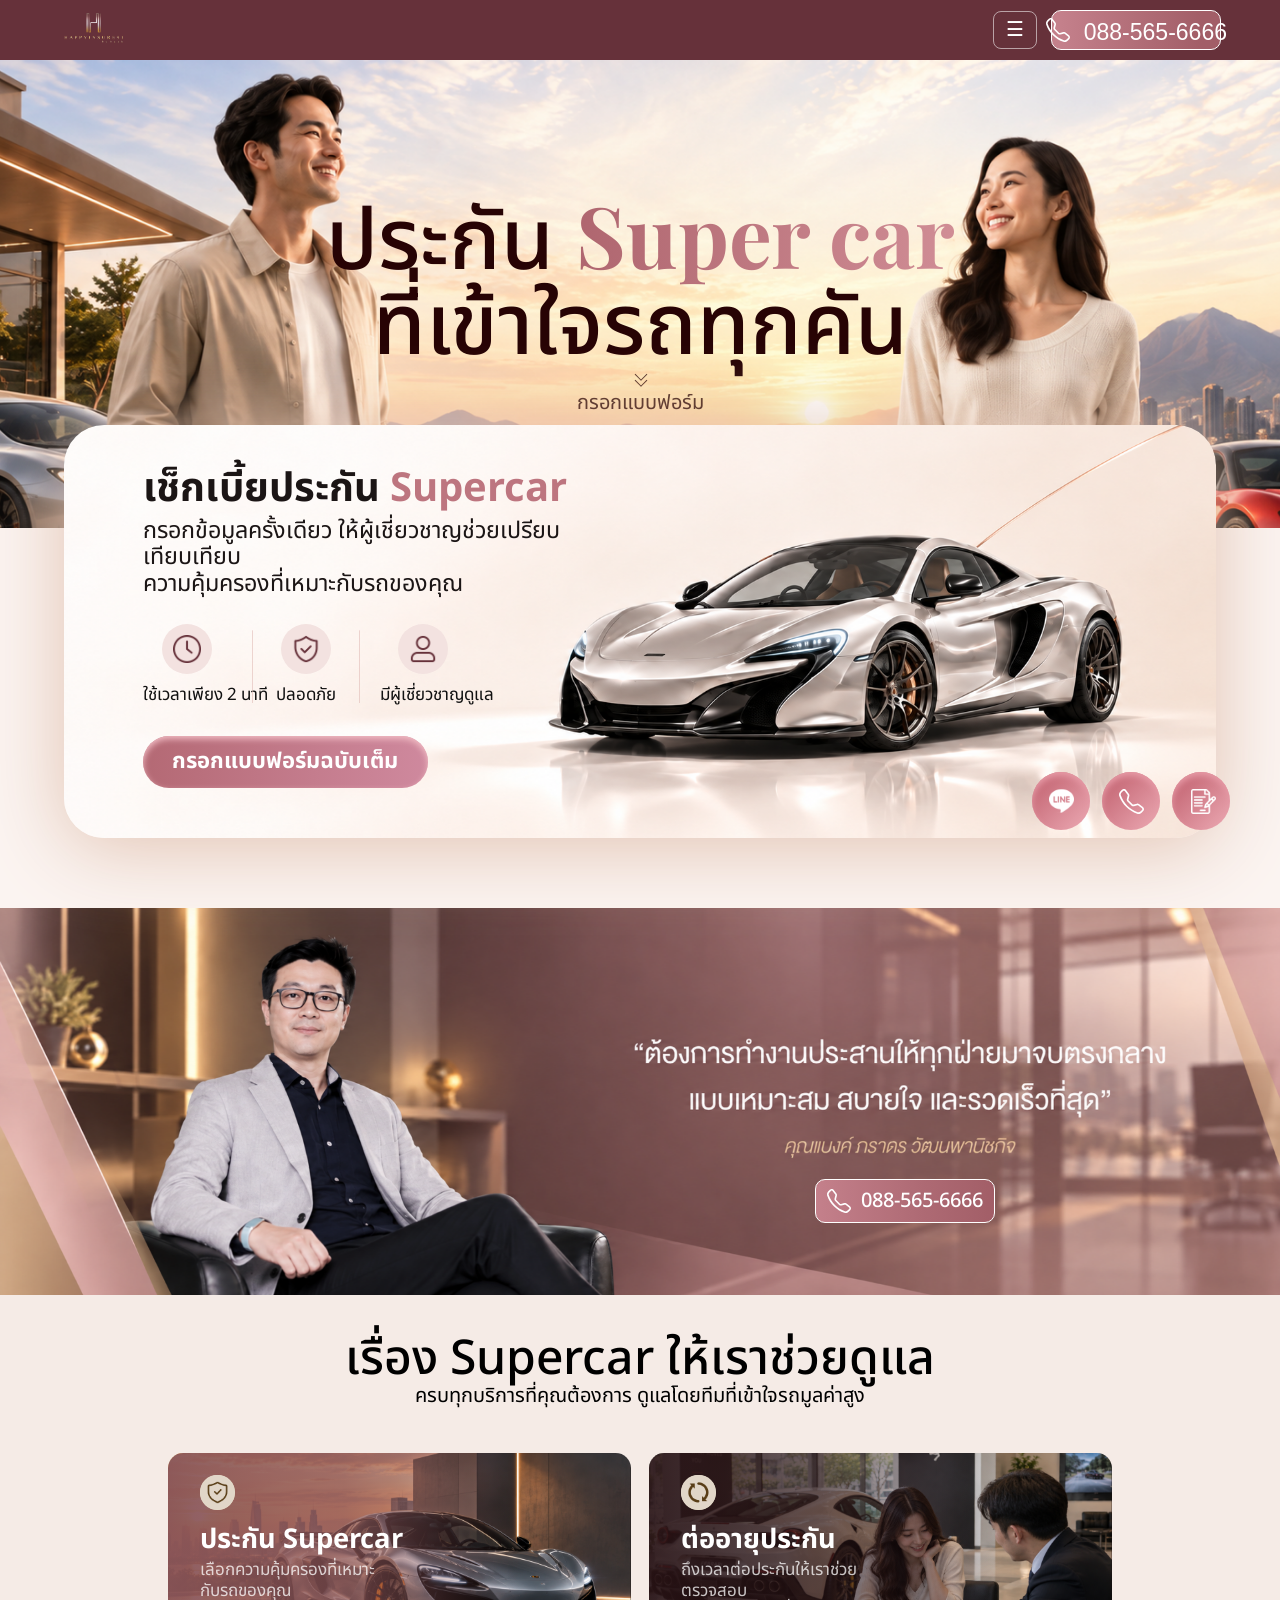
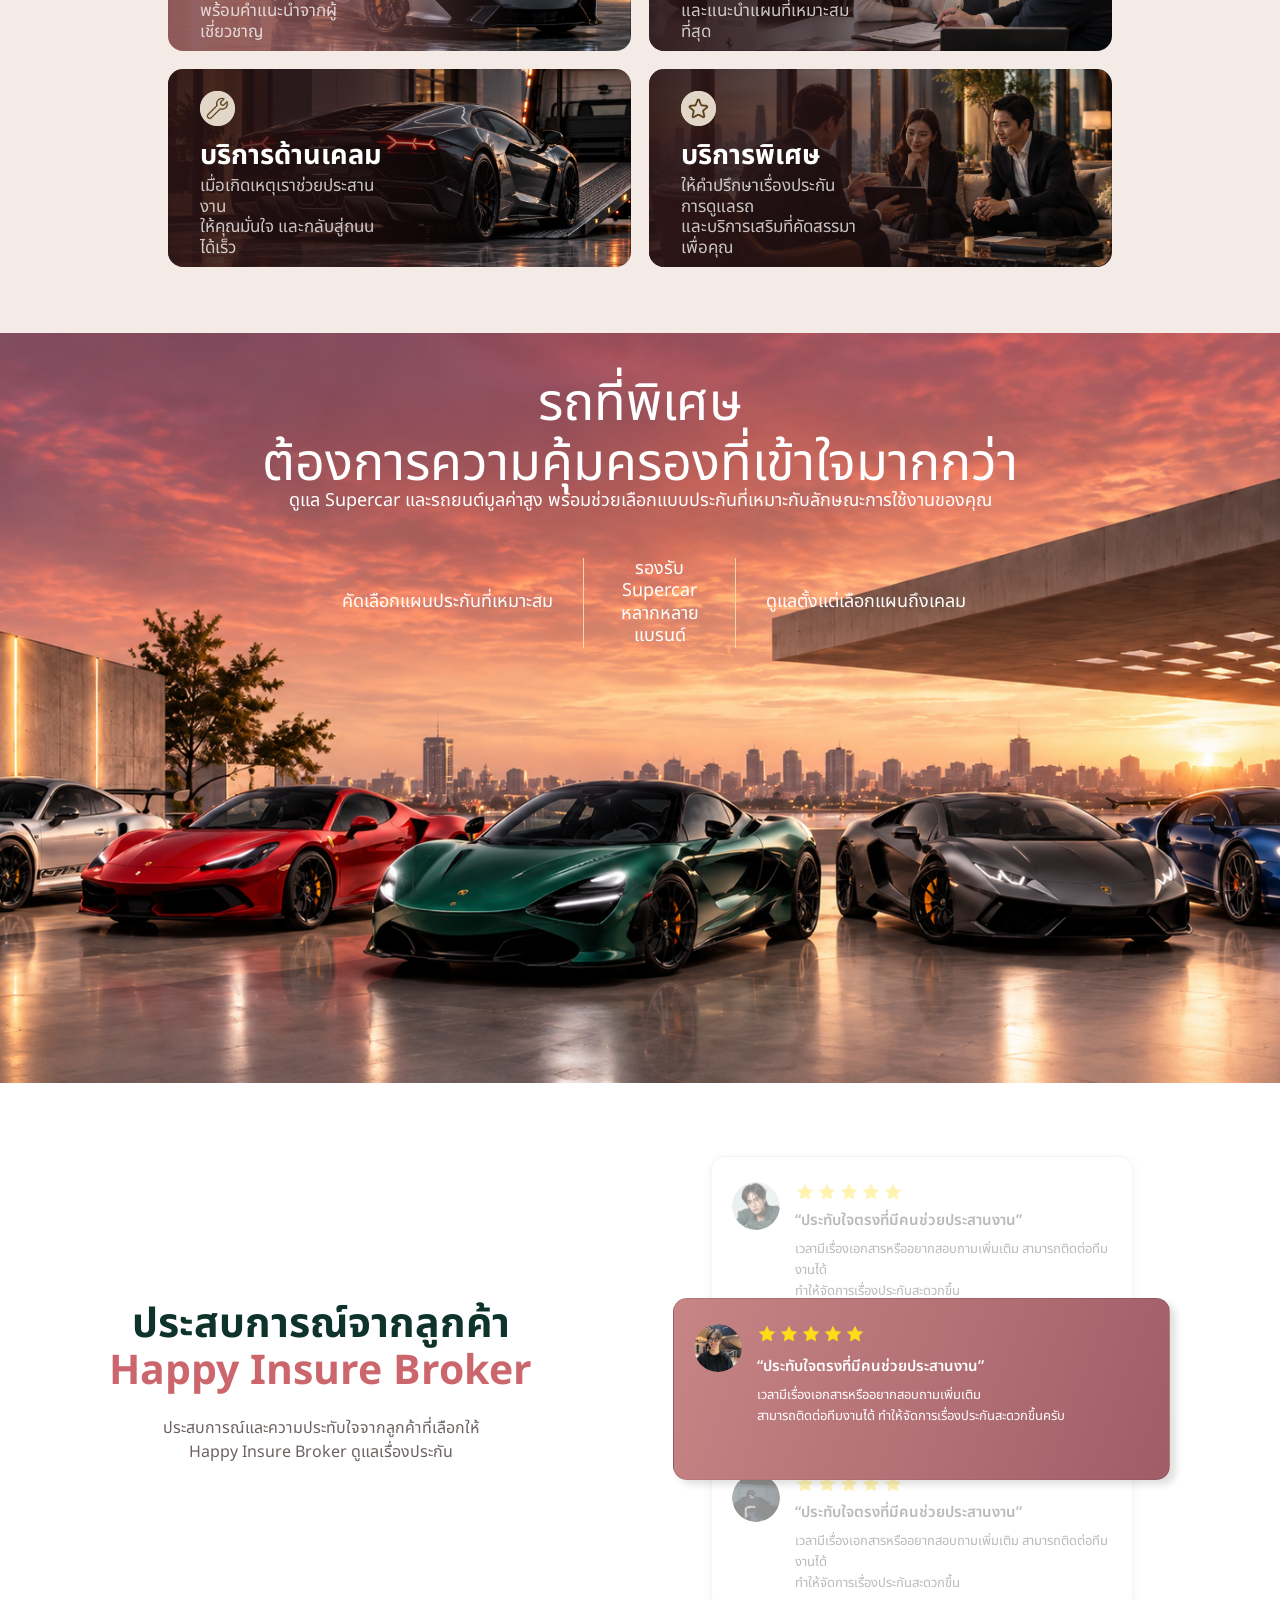
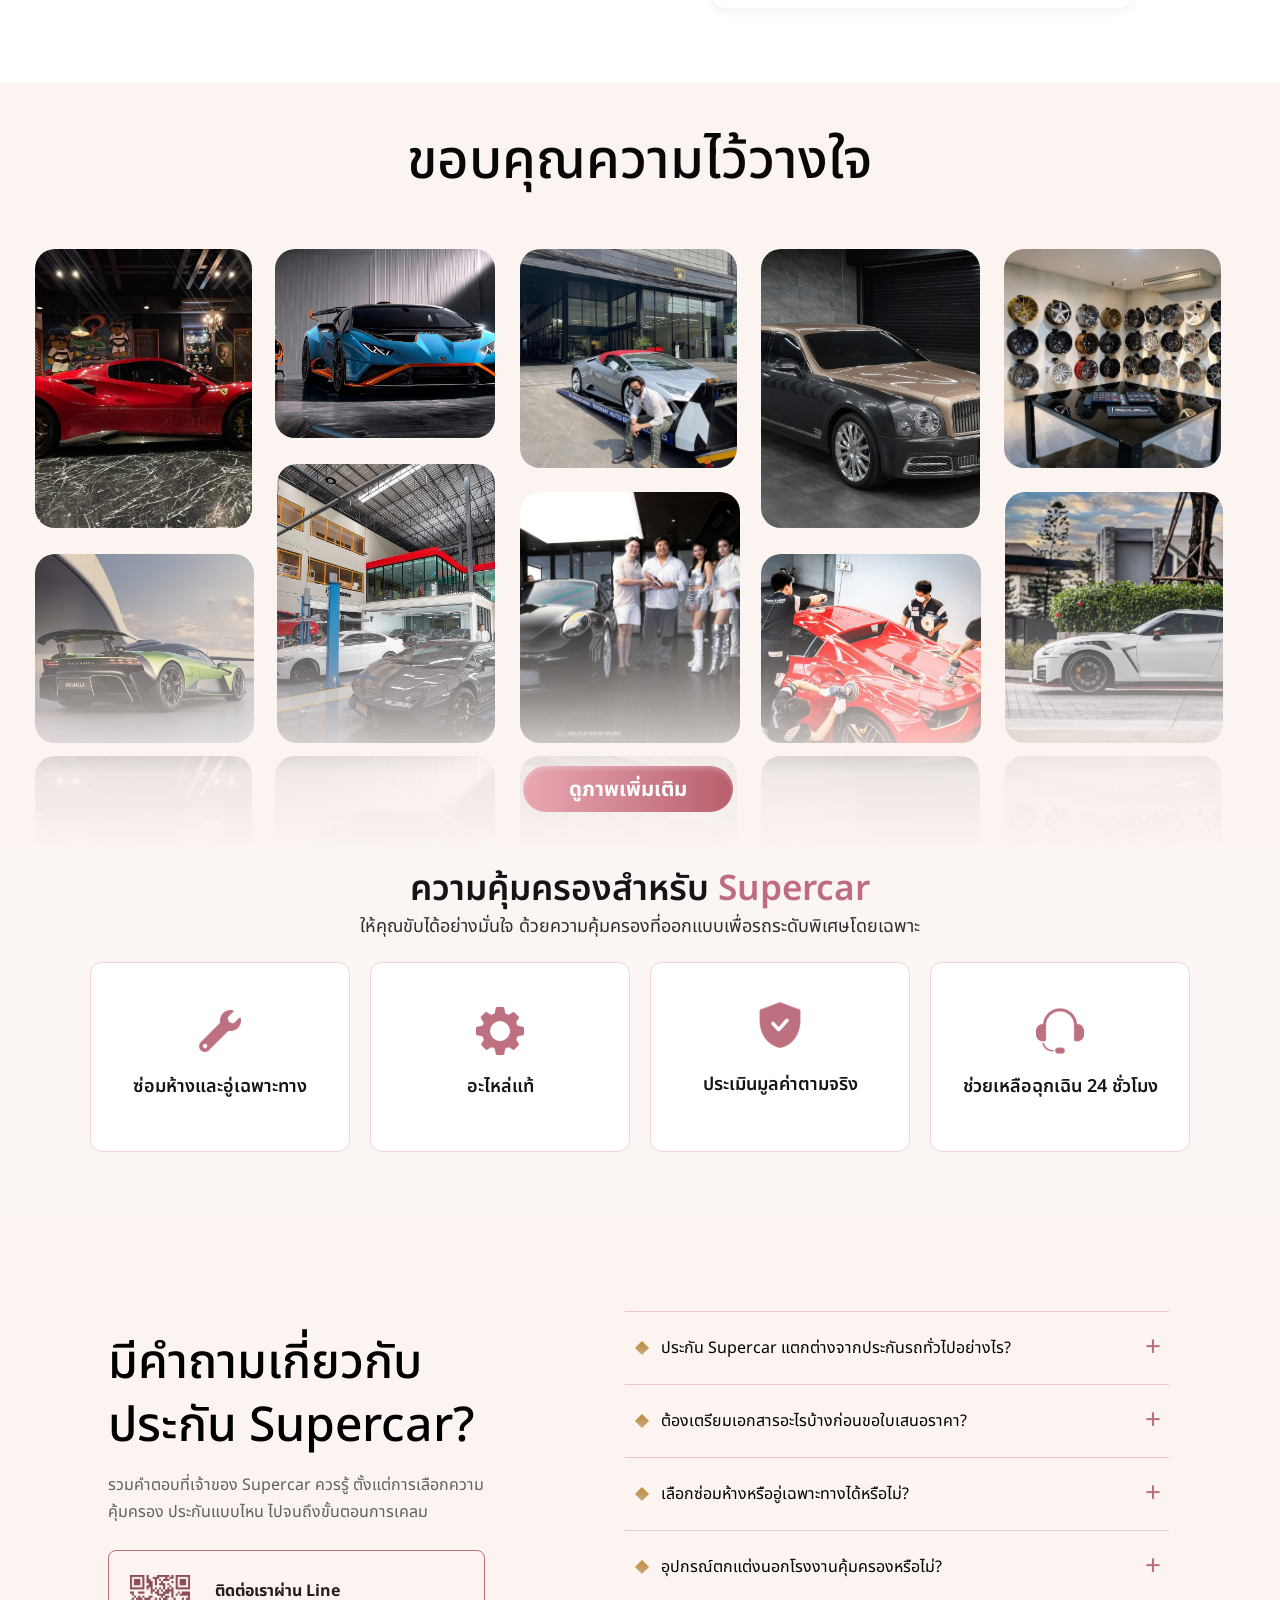
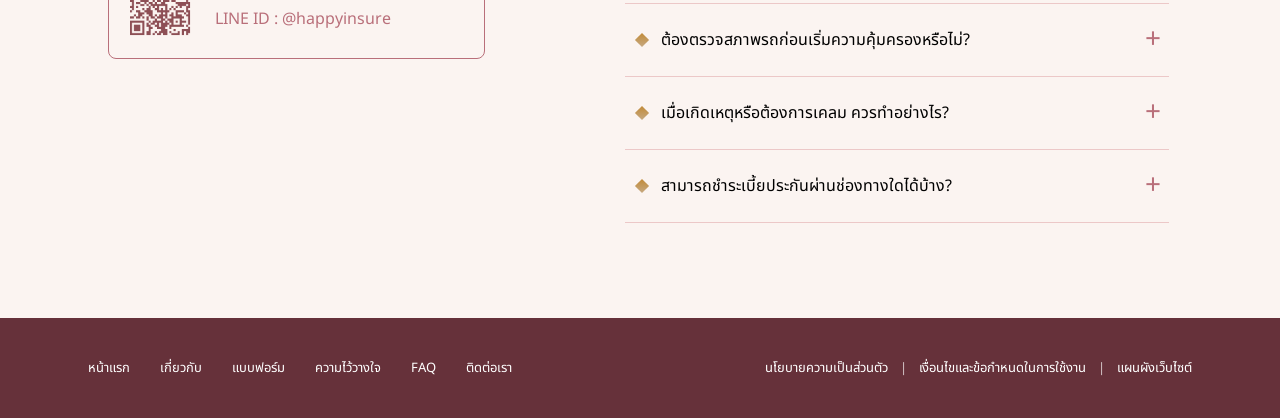
==== commit 4ee923fa: "Update mobile quote section" ====
--- a/index.html
+++ b/index.html
@@ -12,6 +12,7 @@
     href="https://fonts.googleapis.com/css2?family=Noto+Sans+Thai:wght@300;400;500;600;700&family=Playfair+Display:wght@700&display=swap"
     rel="stylesheet">
   <link rel="stylesheet" href="styles.css" />
+  <link href="https://fonts.googleapis.com/css2?family=Playfair+Display:wght@700&display=swap" rel="stylesheet">
   <link rel="stylesheet" href="local-assets.css?v=footer-layout-reference-01" />
   <link rel="stylesheet" href="round-2-desktop.css" />
   <link rel="stylesheet" href="hero-desktop.css" />
--- a/hero-desktop.css
+++ b/hero-desktop.css
@@ -631,7 +631,7 @@
 
 @media screen and (max-width: 767px) {
   section.hero .hero-copy h1 {
-    font-size: 38px !important;
+    font-size: clamp(28px, 7vw, 32px) !important;
     line-height: 1.05 !important;
     text-align: center !important;
   }
@@ -656,8 +656,8 @@
 
   /* ขยายหัวข้อ */
   section.hero .hero-copy h1 {
-    font-size: 55px !important;
-    line-height: 1.05 !important;
+    font-size: clamp(50px, 8vw, 50px) !important;
+    line-height: 1.2 !important;
   }
 }
 
@@ -665,4 +665,92 @@
   section.hero .text-link {
     display: none !important;
   }
+}
+
+@media screen and (max-width: 767px) {
+  section.hero .hero-copy h1 em {
+    color: transparent !important;
+    background: linear-gradient(90deg, #af666f, #d08d95) !important;
+    background-clip: text !important;
+    -webkit-background-clip: text !important;
+    -webkit-text-fill-color: transparent !important;
+
+    font-family: "Playfair Display", Georgia, serif !important;
+    font-size: inherit !important;
+    font-style: normal !important;
+    font-weight: 700 !important;
+    white-space: nowrap !important;
+  }
+}
+
+@media screen and (max-width: 767px) {
+  .quote-card {
+    background-image: url("assets/quote-mobile.png") !important;
+    background-position: center center !important;
+    background-size: cover !important;
+    background-repeat: no-repeat !important;
+  }
+}
+
+@media screen and (max-width: 767px) {
+  .quote-card {
+    background-image: url("assets/quote-mobile.png") !important;
+    background-position: center center !important;
+    background-size: cover !important;
+    background-repeat: no-repeat !important;
+
+    text-align: center !important;
+  }
+
+  .quote-card .quote-content {
+    width: 100% !important;
+    align-items: center !important;
+    text-align: center !important;
+  }
+}
+
+@media screen and (max-width: 767px) {
+
+  /* จัดเนื้อหากล่อง Quote ให้อยู่กลาง */
+  .quote-card .quote-copy {
+    text-align: center !important;
+  }
+
+  /* หัวข้อ เช็กเบี้ยประกัน Supercar */
+  .quote-card .quote-copy h2 {
+    font-size: 40px !important;
+    line-height: 1.15 !important;
+    text-align: center !important;
+  }
+
+  /* ข้อความใต้หัวข้อ */
+  .quote-card .quote-description {
+    font-size: 26px !important;
+    line-height: 1.45 !important;
+    text-align: center !important;
+  }
+
+  /* ข้อความใต้ไอคอน 3 อัน */
+  .quote-card .quote-benefit-label {
+    font-size: 22px !important;
+    line-height: 1.2 !important;
+  }
+
+  /* ขยายตัวหนังสือปุ่มกรอกแบบฟอร์ม */
+  .quote-card .quote-form-button {
+    font-size: 30px !important;
+  }
+
+  /* เส้นคั่นระหว่างไอคอน Mobile */
+  .quote-card .quote-benefit-divider {
+    display: block !important;
+    width: 1px !important;
+    height: 45px !important;
+    background: #C98A91 !important;
+    flex: 0 0 1px !important;
+  }
+
+  .quote-card .quote-benefit-divider img {
+    display: none !important;
+  }
 }
--- a/header-overrides.css
+++ b/header-overrides.css
@@ -315,4 +315,30 @@
     flex: 0 0 170px !important;
     height: 43px !important;
   }
+}
+
+/* MOBILE HEADER FINAL SIZE */
+@media screen and (max-width: 767px) {
+
+  /* กล่องเบอร์ */
+  .site-header .header-cta {
+    width: 145px !important;
+    flex: 0 0 145px !important;
+    height: 40px !important;
+    font-size: 18px !important;
+    padding: 0 12px !important;
+  }
+
+  /* ไอคอนโทรศัพท์ */
+  .site-header .header-cta img {
+    width: 20px !important;
+    height: 20px !important;
+  }
+
+  /* กล่อง Hamburger */
+  .site-header .header-menu-label {
+    width: 40px !important;
+    height: 40px !important;
+    font-size: 24px !important;
+  }
 }
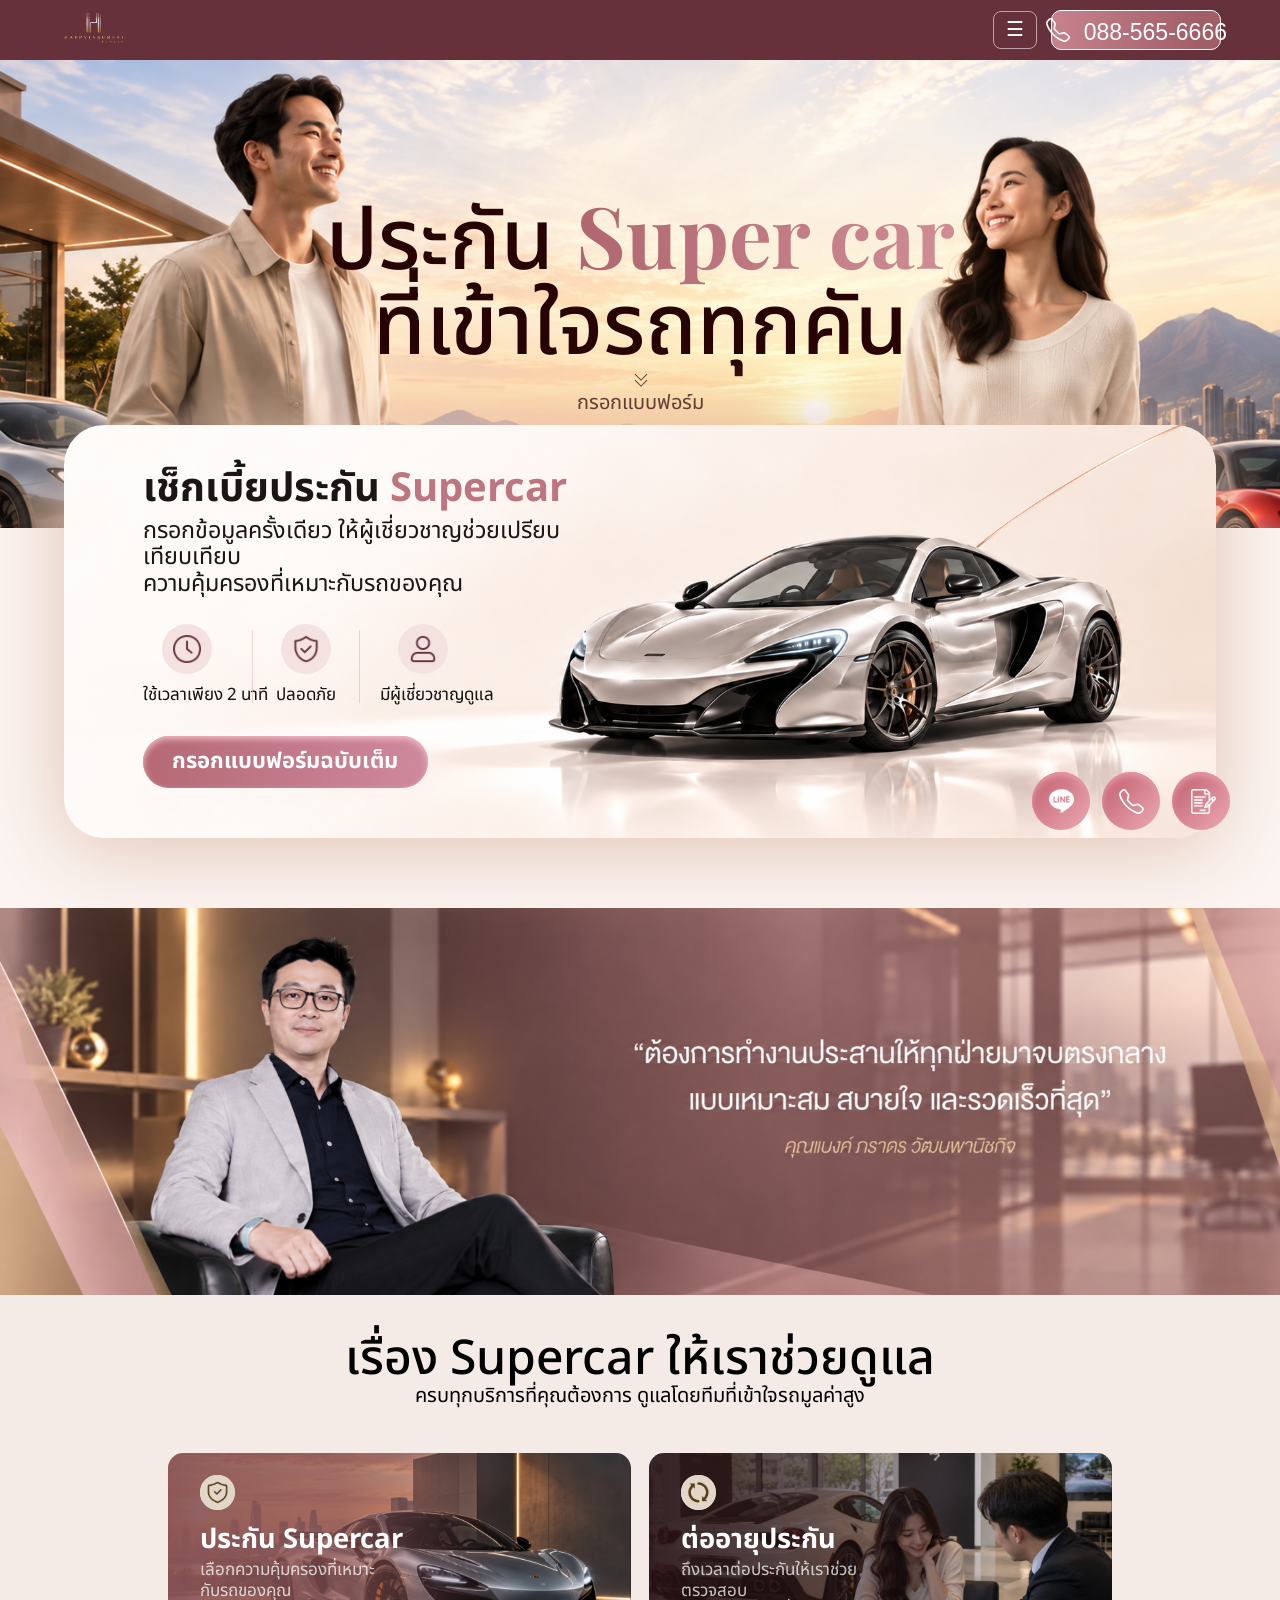
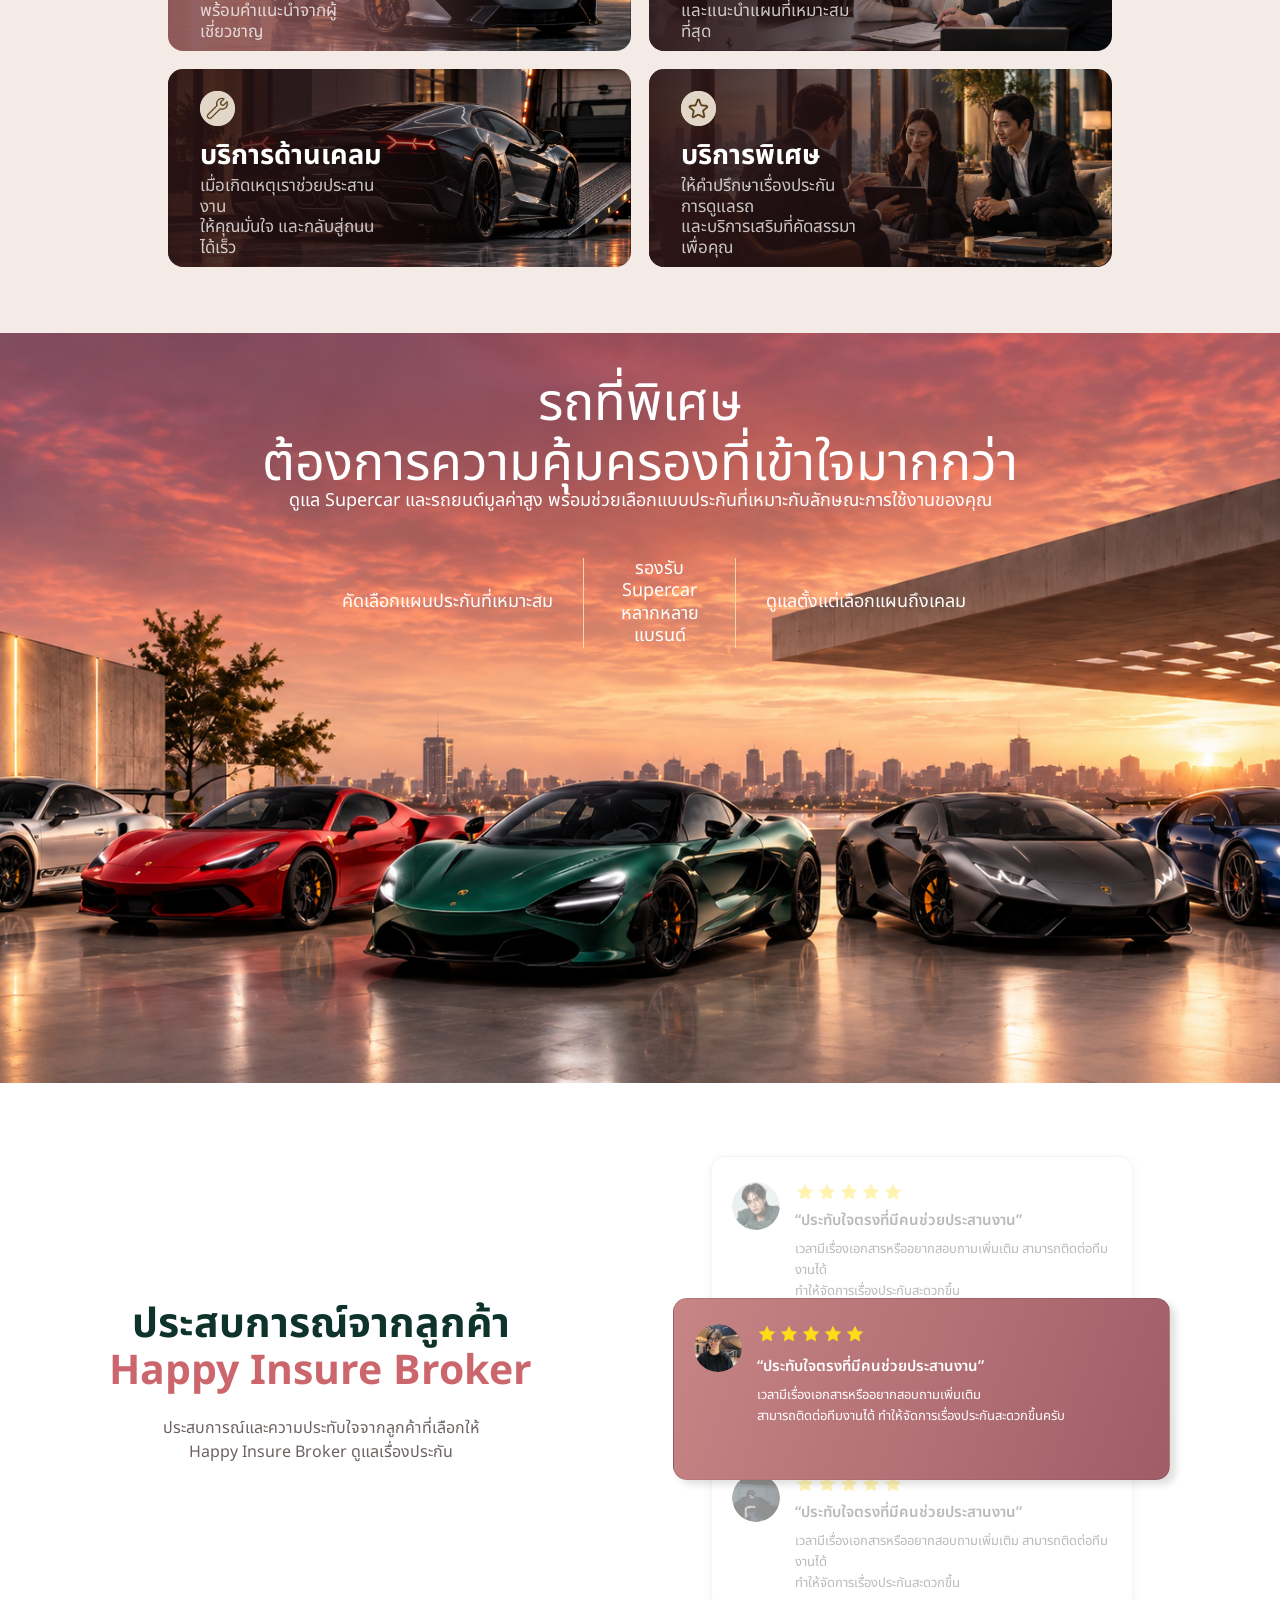
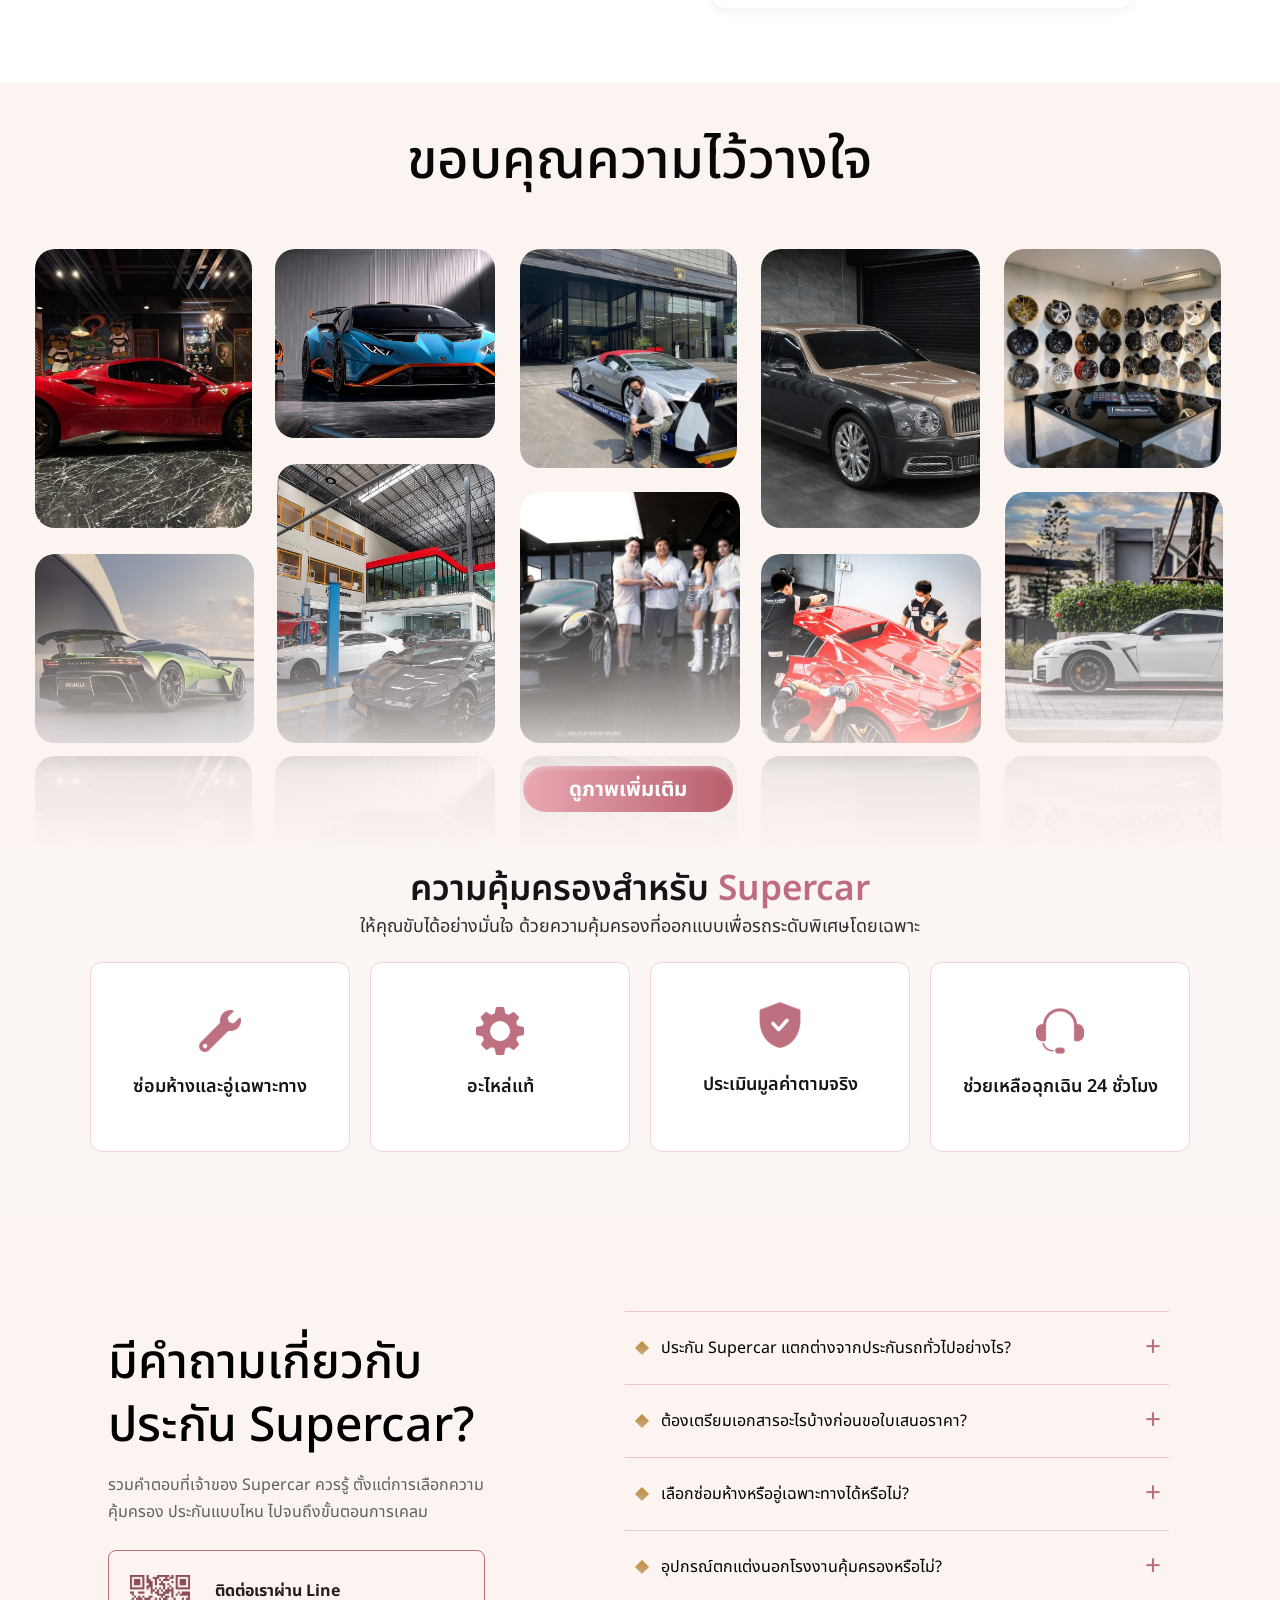
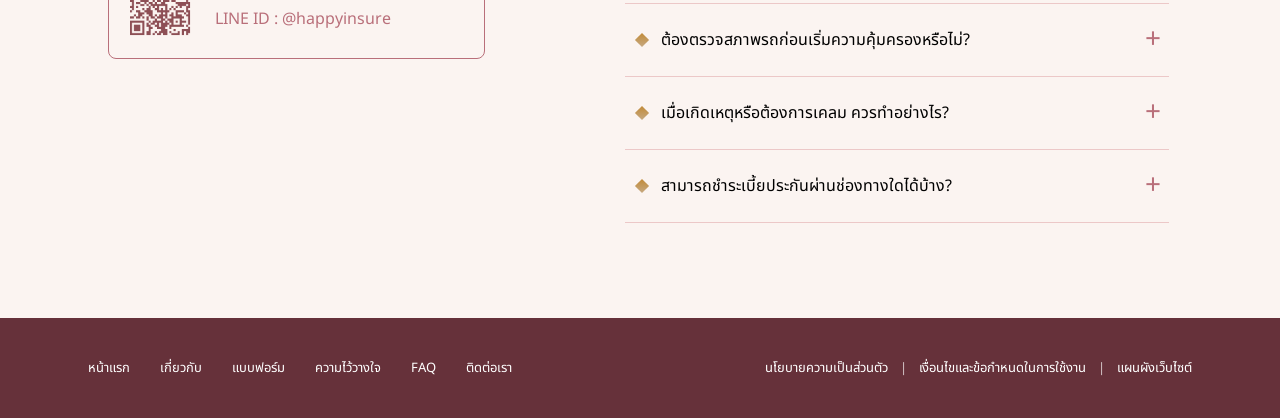
==== commit 8cd06174: "Update expert section" ====
--- a/index.html
+++ b/index.html
@@ -83,10 +83,7 @@
     <section class="expert" id="about">
       <img class="expert-banner-image" src="assets/expert.png"
         alt="ผู้เชี่ยวชาญประกัน Supercar ให้คำปรึกษาและดูแลลูกค้า">
-      <a class="expert-phone-button" href="tel:0885656666" aria-label="โทร 088-565-6666">
-        <img src="assets/header-phone.svg" alt="" aria-hidden="true">
-        <span>088-565-6666</span>
-      </a>
+
     </section>
 
     <section class="features section" id="service">
--- a/styles.css
+++ b/styles.css
@@ -1 +1,844 @@
-:root{--cream:#fbf4f1;--paper:#fffaf7;--rose:#b96f7a;--rose-dark:#92535d;--pink:#e9a8b2;--ink:#251d1d;--muted:#6e6262;--line:#e9d8d3;--radius:22px}*{box-sizing:border-box}html{scroll-behavior:smooth}body{margin:0;background:var(--cream);color:var(--ink);font-family:"Noto Sans Thai",sans-serif;font-weight:400}a{color:inherit;text-decoration:none}button{font:inherit}.site-header{height:74px;padding:0 5.2%;display:flex;align-items:center;gap:42px;background:rgba(255,250,247,.94);border-bottom:1px solid rgba(151,95,103,.14);position:sticky;top:0;z-index:20;backdrop-filter:blur(14px)}.brand{font-size:18px;font-weight:700;letter-spacing:.08em}.brand span{color:var(--rose)}nav{display:flex;gap:30px;margin-left:auto;font-size:13px}nav a{transition:.2s}nav a:hover{color:var(--rose)}.header-cta,.pill-button{border:0;color:white;background:linear-gradient(90deg,#e9a8b2,#b95f6e);border-radius:999px;padding:13px 25px;font-weight:600;box-shadow:inset 0 3px 4px rgba(255,255,255,.24);cursor:pointer}.header-cta{font-size:13px}.hero{min-height:610px;position:relative;overflow:hidden;background:linear-gradient(90deg,#f5e4da,#faf0e8)}.hero-image{position:absolute;inset:0;background:url("https://www.figma.com/api/mcp/asset/02387647-c139-4470-ba50-187a7c5de909.png") center/cover no-repeat}.hero-image:after{content:"";position:absolute;inset:0;background:linear-gradient(90deg,rgba(248,237,229,.03) 40%,rgba(248,237,229,.15))}.hero-copy{position:relative;margin-left:50%;padding:110px 7% 80px;max-width:860px}.eyebrow,.section-kicker{margin:0 0 10px;color:var(--rose);font-size:14px;font-weight:600;letter-spacing:.06em}.hero h1,.section-heading h2,.review h2,.faq h2{margin:0;font-size:clamp(42px,4.2vw,76px);line-height:1.08;font-weight:500}.hero h1 em,.section-heading h2 span,.review h2 span,.faq h2 span,.quote-card h2 span{color:var(--rose);font-style:normal}.hero-copy>p:not(.eyebrow){font-size:18px;line-height:1.8;max-width:600px;color:#5d5150}.text-link{display:inline-flex;gap:20px;align-items:center;margin-top:20px;border-bottom:1px solid currentColor;padding-bottom:6px;font-weight:600}.quote-card{width:min(1380px,90%);min-height:440px;margin:-54px auto 70px;position:relative;z-index:3;border-radius:24px;background:rgba(255,250,247,.96);display:grid;grid-template-columns:1.05fr .95fr;overflow:hidden;box-shadow:0 18px 52px rgba(102,54,59,.13)}.quote-copy{padding:56px 64px}.quote-card h2{font-size:48px;margin:0 0 12px;font-weight:500}.quote-copy>p{color:var(--muted);max-width:580px;line-height:1.8}.benefit-row{display:flex;gap:34px;margin:30px 0}.benefit-row div{display:flex;align-items:center;gap:10px;font-size:13px}.benefit-row b{width:40px;height:40px;border:1px solid #dba8b0;color:var(--rose);border-radius:50%;display:grid;place-items:center}.quote-car{min-height:410px;background:url("https://www.figma.com/api/mcp/asset/e56190fc-bc2f-4bc1-a871-c8609498fb24.png") center/cover no-repeat}.expert{min-height:520px;display:grid;grid-template-columns:1fr 1fr;background:linear-gradient(110deg,#8d4f59,#d5969e);color:white}.expert-photo{background:url("https://www.figma.com/api/mcp/asset/785d3cbb-5aa2-458c-bad6-ba2410689ef5.png") center/cover no-repeat}.expert-copy{padding:90px 9%;display:flex;flex-direction:column;justify-content:center}.expert blockquote{font-size:31px;line-height:1.6;margin:0 0 20px}.expert-copy p{opacity:.8}.outline-button{border:1px solid rgba(255,255,255,.65);padding:12px 22px;border-radius:999px;width:max-content;margin-top:18px}.section{padding:95px max(5%,calc((100% - 1500px)/2))}.section-heading{text-align:center;max-width:850px;margin:0 auto 50px}.section-heading h2{font-size:52px}.section-heading>p:last-child{color:var(--muted)}.feature-grid{display:grid;grid-template-columns:1.1fr .9fr;grid-template-rows:repeat(2,290px);gap:18px}.feature-card{position:relative;border-radius:var(--radius);padding:34px;color:white;overflow:hidden;display:flex;flex-direction:column;justify-content:flex-end;background-position:center;background-size:cover}.feature-card:before{content:"";position:absolute;inset:0;background:linear-gradient(0deg,rgba(20,12,12,.86),rgba(20,12,12,.03) 75%)}.feature-card>*{position:relative}.feature-card span{position:absolute;top:25px;left:28px;border:1px solid rgba(255,255,255,.55);border-radius:50%;padding:7px}.feature-card h3{font-size:24px;margin:0 0 4px}.feature-card p{margin:0;opacity:.75}.feature-large{grid-row:1/3}.feature-a{background-image:url("https://www.figma.com/api/mcp/asset/1e574603-07c8-4641-bb6c-bd7575fe9576.png")}.feature-b{background-image:url("https://www.figma.com/api/mcp/asset/14a377da-4786-4a54-99ca-761faf3938bd.png")}.feature-c{background-image:url("https://www.figma.com/api/mcp/asset/fbec05af-2085-43af-895d-027dd750c3c3.png")}.feature-d{display:none}.fleet{height:610px;position:relative;background:url("https://www.figma.com/api/mcp/asset/e56190fc-bc2f-4bc1-a871-c8609498fb24.png") center/cover no-repeat}.review{display:grid;grid-template-columns:1fr 1fr;gap:90px;align-items:center;background:#fff}.review h2{font-size:52px}.review-copy>p:last-child{color:var(--muted);max-width:540px}.review-card{border:1px solid #ead8d4;border-radius:18px;background:#fffafa;padding:42px;box-shadow:18px 18px 0 #c77c88;color:#514545}.review-card .stars{color:#c47680;letter-spacing:4px}.review-card p{font-size:20px;line-height:1.8}.review-card span{font-size:13px;color:var(--rose)}.gallery-section{padding:90px 5%;text-align:center}.compact{margin-bottom:30px}.gallery{max-width:1540px;margin:auto;display:grid;grid-template-columns:repeat(5,1fr);grid-auto-rows:210px;gap:16px}.gallery button{border:0;border-radius:16px;overflow:hidden;padding:0;cursor:pointer;background:#ddd}.gallery img{width:100%;height:100%;object-fit:cover;transition:.3s}.gallery button:hover img{transform:scale(1.04)}.gallery button:nth-child(1),.gallery button:nth-child(6){grid-row:span 2}.gallery-more{margin-top:32px}.coverage{padding-top:70px}.coverage-grid{display:grid;grid-template-columns:repeat(4,1fr);gap:16px}.coverage-grid article{padding:35px 26px;background:#fff;border:1px solid #eadbd7;text-align:center;min-height:230px}.coverage-grid b{width:50px;height:50px;border:1px solid #cf8b95;border-radius:50%;display:grid;place-items:center;margin:auto;color:var(--rose)}.coverage-grid h3{font-size:20px}.coverage-grid p{color:var(--muted);font-size:14px;line-height:1.7}.faq{display:grid;grid-template-columns:.95fr 1.05fr;gap:80px}.faq-contact h2{font-size:56px}.faq-contact>p{color:var(--muted);max-width:560px}.line-card{display:flex;align-items:center;gap:20px;border:1px solid var(--rose);border-radius:12px;padding:18px;margin-top:34px;max-width:470px}.line-card img{width:92px;height:92px}.line-card div{display:flex;flex-direction:column;gap:8px}.line-card span{color:var(--rose)}.faq-item{border-top:1px solid #d9c2bd}.faq-item:last-child{border-bottom:1px solid #d9c2bd}.faq-question{width:100%;border:0;background:none;padding:25px 5px;display:flex;justify-content:space-between;gap:20px;text-align:left;cursor:pointer;font-size:18px}.faq-question b{color:var(--rose);font-size:28px;font-weight:400;transition:.25s}.faq-answer{max-height:0;overflow:hidden;color:var(--muted);line-height:1.75;transition:max-height .35s ease}.faq-answer p{padding:0 5px 24px;margin:0}.faq-item.open .faq-answer{max-height:180px}.faq-item.open .faq-question b{transform:rotate(45deg)}footer{height:110px;background:#6e4248;color:white;display:flex;align-items:center;padding:0 5%;gap:35px;font-size:13px}footer p{margin-left:auto}.floating-actions{position:fixed;right:28px;bottom:26px;z-index:15;display:flex;gap:9px}.floating-actions a{width:54px;height:54px;border-radius:50%;display:grid;place-items:center;background:linear-gradient(135deg,#e8a2ad,#b95f6d);color:white;font-size:12px;font-weight:700;box-shadow:0 8px 20px rgba(109,45,55,.25)}dialog{border:0;padding:0;background:transparent;max-width:min(1100px,90vw)}dialog::backdrop{background:rgba(24,12,14,.85)}dialog img{display:block;max-width:90vw;max-height:84vh;border-radius:16px}dialog button{position:absolute;right:12px;top:8px;border:0;background:rgba(0,0,0,.6);color:#fff;border-radius:50%;width:36px;height:36px;font-size:25px;cursor:pointer}@media(max-width:900px){.site-header{height:64px}.site-header nav{display:none}.header-cta{margin-left:auto}.hero{min-height:670px}.hero-image{background-position:38% center;opacity:.56}.hero-copy{margin:0;padding:270px 7% 60px;text-align:center}.hero h1{font-size:48px}.quote-card{grid-template-columns:1fr;margin-top:-35px}.quote-copy{padding:40px 28px}.quote-car{min-height:310px;grid-row:1}.benefit-row{gap:12px;justify-content:space-between}.benefit-row div{flex-direction:column;text-align:center}.expert{grid-template-columns:1fr}.expert-photo{min-height:380px}.expert-copy{padding:50px 7%}.feature-grid{grid-template-columns:1fr;grid-template-rows:repeat(3,300px)}.feature-large{grid-row:auto}.fleet{height:470px}.review,.faq{grid-template-columns:1fr;gap:40px}.gallery{grid-template-columns:repeat(2,1fr);grid-auto-rows:180px}.gallery button:nth-child(1),.gallery button:nth-child(6){grid-row:auto}.coverage-grid{grid-template-columns:1fr 1fr}.floating-actions{right:15px;bottom:15px}.floating-actions a{width:48px;height:48px}}@media(max-width:560px){.site-header{padding:0 18px}.brand{font-size:15px}.header-cta{padding:10px 15px}.hero-copy{padding-top:285px}.hero h1{font-size:39px}.hero-copy>p:not(.eyebrow){font-size:15px}.quote-card h2,.section-heading h2,.review h2,.faq-contact h2{font-size:38px}.benefit-row span{font-size:11px}.expert blockquote{font-size:24px}.section{padding:70px 20px}.feature-grid{grid-template-rows:repeat(3,260px)}.fleet h2{font-size:38px}.review-card{padding:30px;box-shadow:10px 10px 0 #c77c88}.coverage-grid{grid-template-columns:1fr}.gallery-section{padding:70px 18px}.gallery{gap:9px;grid-auto-rows:145px}.faq{gap:30px}footer{height:auto;padding:35px 20px;flex-wrap:wrap}footer p{margin:0}.floating-actions a:first-child{display:none}}
+:root {
+    --cream: #fbf4f1;
+    --paper: #fffaf7;
+    --rose: #b96f7a;
+    --rose-dark: #92535d;
+    --pink: #e9a8b2;
+    --ink: #251d1d;
+    --muted: #6e6262;
+    --line: #e9d8d3;
+    --radius: 22px
+}
+
+* {
+    box-sizing: border-box
+}
+
+html {
+    scroll-behavior: smooth
+}
+
+body {
+    margin: 0;
+    background: var(--cream);
+    color: var(--ink);
+    font-family: "Noto Sans Thai", sans-serif;
+    font-weight: 400
+}
+
+a {
+    color: inherit;
+    text-decoration: none
+}
+
+button {
+    font: inherit
+}
+
+.site-header {
+    height: 74px;
+    padding: 0 5.2%;
+    display: flex;
+    align-items: center;
+    gap: 42px;
+    background: rgba(255, 250, 247, .94);
+    border-bottom: 1px solid rgba(151, 95, 103, .14);
+    position: sticky;
+    top: 0;
+    z-index: 20;
+    backdrop-filter: blur(14px)
+}
+
+.brand {
+    font-size: 18px;
+    font-weight: 700;
+    letter-spacing: .08em
+}
+
+.brand span {
+    color: var(--rose)
+}
+
+nav {
+    display: flex;
+    gap: 30px;
+    margin-left: auto;
+    font-size: 13px
+}
+
+nav a {
+    transition: .2s
+}
+
+nav a:hover {
+    color: var(--rose)
+}
+
+.header-cta,
+.pill-button {
+    border: 0;
+    color: white;
+    background: linear-gradient(90deg, #e9a8b2, #b95f6e);
+    border-radius: 999px;
+    padding: 13px 25px;
+    font-weight: 600;
+    box-shadow: inset 0 3px 4px rgba(255, 255, 255, .24);
+    cursor: pointer
+}
+
+.header-cta {
+    font-size: 13px
+}
+
+.hero {
+    min-height: 610px;
+    position: relative;
+    overflow: hidden;
+    background: linear-gradient(90deg, #f5e4da, #faf0e8)
+}
+
+.hero-image {
+    position: absolute;
+    inset: 0;
+    background: url("https://www.figma.com/api/mcp/asset/02387647-c139-4470-ba50-187a7c5de909.png") center/cover no-repeat
+}
+
+.hero-image:after {
+    content: "";
+    position: absolute;
+    inset: 0;
+    background: linear-gradient(90deg, rgba(248, 237, 229, .03) 40%, rgba(248, 237, 229, .15))
+}
+
+.hero-copy {
+    position: relative;
+    margin-left: 50%;
+    padding: 110px 7% 80px;
+    max-width: 860px
+}
+
+.eyebrow,
+.section-kicker {
+    margin: 0 0 10px;
+    color: var(--rose);
+    font-size: 14px;
+    font-weight: 600;
+    letter-spacing: .06em
+}
+
+.hero h1,
+.section-heading h2,
+.review h2,
+.faq h2 {
+    margin: 0;
+    font-size: clamp(42px, 4.2vw, 76px);
+    line-height: 1.08;
+    font-weight: 500
+}
+
+.hero h1 em,
+.section-heading h2 span,
+.review h2 span,
+.faq h2 span,
+.quote-card h2 span {
+    color: var(--rose);
+    font-style: normal
+}
+
+.hero-copy>p:not(.eyebrow) {
+    font-size: 18px;
+    line-height: 1.8;
+    max-width: 600px;
+    color: #5d5150
+}
+
+.text-link {
+    display: inline-flex;
+    gap: 20px;
+    align-items: center;
+    margin-top: 20px;
+    border-bottom: 1px solid currentColor;
+    padding-bottom: 6px;
+    font-weight: 600
+}
+
+.quote-card {
+    width: min(1380px, 90%);
+    min-height: 440px;
+    margin: -54px auto 70px;
+    position: relative;
+    z-index: 3;
+    border-radius: 24px;
+    background: rgba(255, 250, 247, .96);
+    display: grid;
+    grid-template-columns: 1.05fr .95fr;
+    overflow: hidden;
+    box-shadow: 0 18px 52px rgba(102, 54, 59, .13)
+}
+
+.quote-copy {
+    padding: 56px 64px
+}
+
+.quote-card h2 {
+    font-size: 48px;
+    margin: 0 0 12px;
+    font-weight: 500
+}
+
+.quote-copy>p {
+    color: var(--muted);
+    max-width: 580px;
+    line-height: 1.8
+}
+
+.benefit-row {
+    display: flex;
+    gap: 34px;
+    margin: 30px 0
+}
+
+.benefit-row div {
+    display: flex;
+    align-items: center;
+    gap: 10px;
+    font-size: 13px
+}
+
+.benefit-row b {
+    width: 40px;
+    height: 40px;
+    border: 1px solid #dba8b0;
+    color: var(--rose);
+    border-radius: 50%;
+    display: grid;
+    place-items: center
+}
+
+.quote-car {
+    min-height: 410px;
+    background: url("https://www.figma.com/api/mcp/asset/e56190fc-bc2f-4bc1-a871-c8609498fb24.png") center/cover no-repeat
+}
+
+.expert {
+    min-height: 520px;
+    display: grid;
+    grid-template-columns: 1fr 1fr;
+    background: linear-gradient(110deg, #8d4f59, #d5969e);
+    color: white
+}
+
+.expert-photo {
+    background: url("https://www.figma.com/api/mcp/asset/785d3cbb-5aa2-458c-bad6-ba2410689ef5.png") center/cover no-repeat
+}
+
+.expert-copy {
+    padding: 90px 9%;
+    display: flex;
+    flex-direction: column;
+    justify-content: center
+}
+
+.expert blockquote {
+    font-size: 31px;
+    line-height: 1.6;
+    margin: 0 0 20px
+}
+
+.expert-copy p {
+    opacity: .8
+}
+
+.outline-button {
+    border: 1px solid rgba(255, 255, 255, .65);
+    padding: 12px 22px;
+    border-radius: 999px;
+    width: max-content;
+    margin-top: 18px
+}
+
+.section {
+    padding: 95px max(5%, calc((100% - 1500px)/2))
+}
+
+.section-heading {
+    text-align: center;
+    max-width: 850px;
+    margin: 0 auto 50px
+}
+
+.section-heading h2 {
+    font-size: 52px
+}
+
+.section-heading>p:last-child {
+    color: var(--muted)
+}
+
+.feature-grid {
+    display: grid;
+    grid-template-columns: 1.1fr .9fr;
+    grid-template-rows: repeat(2, 290px);
+    gap: 18px
+}
+
+.feature-card {
+    position: relative;
+    border-radius: var(--radius);
+    padding: 34px;
+    color: white;
+    overflow: hidden;
+    display: flex;
+    flex-direction: column;
+    justify-content: flex-end;
+    background-position: center;
+    background-size: cover
+}
+
+.feature-card:before {
+    content: "";
+    position: absolute;
+    inset: 0;
+    background: linear-gradient(0deg, rgba(20, 12, 12, .86), rgba(20, 12, 12, .03) 75%)
+}
+
+.feature-card>* {
+    position: relative
+}
+
+.feature-card span {
+    position: absolute;
+    top: 25px;
+    left: 28px;
+    border: 1px solid rgba(255, 255, 255, .55);
+    border-radius: 50%;
+    padding: 7px
+}
+
+.feature-card h3 {
+    font-size: 24px;
+    margin: 0 0 4px
+}
+
+.feature-card p {
+    margin: 0;
+    opacity: .75
+}
+
+.feature-large {
+    grid-row: 1/3
+}
+
+.feature-a {
+    background-image: url("https://www.figma.com/api/mcp/asset/1e574603-07c8-4641-bb6c-bd7575fe9576.png")
+}
+
+.feature-b {
+    background-image: url("https://www.figma.com/api/mcp/asset/14a377da-4786-4a54-99ca-761faf3938bd.png")
+}
+
+.feature-c {
+    background-image: url("https://www.figma.com/api/mcp/asset/fbec05af-2085-43af-895d-027dd750c3c3.png")
+}
+
+.feature-d {
+    display: none
+}
+
+.fleet {
+    height: 610px;
+    position: relative;
+    background: url("https://www.figma.com/api/mcp/asset/e56190fc-bc2f-4bc1-a871-c8609498fb24.png") center/cover no-repeat
+}
+
+.review {
+    display: grid;
+    grid-template-columns: 1fr 1fr;
+    gap: 90px;
+    align-items: center;
+    background: #fff
+}
+
+.review h2 {
+    font-size: 52px
+}
+
+.review-copy>p:last-child {
+    color: var(--muted);
+    max-width: 540px
+}
+
+.review-card {
+    border: 1px solid #ead8d4;
+    border-radius: 18px;
+    background: #fffafa;
+    padding: 42px;
+    box-shadow: 18px 18px 0 #c77c88;
+    color: #514545
+}
+
+.review-card .stars {
+    color: #c47680;
+    letter-spacing: 4px
+}
+
+.review-card p {
+    font-size: 20px;
+    line-height: 1.8
+}
+
+.review-card span {
+    font-size: 13px;
+    color: var(--rose)
+}
+
+.gallery-section {
+    padding: 90px 5%;
+    text-align: center
+}
+
+.compact {
+    margin-bottom: 30px
+}
+
+.gallery {
+    max-width: 1540px;
+    margin: auto;
+    display: grid;
+    grid-template-columns: repeat(5, 1fr);
+    grid-auto-rows: 210px;
+    gap: 16px
+}
+
+.gallery button {
+    border: 0;
+    border-radius: 16px;
+    overflow: hidden;
+    padding: 0;
+    cursor: pointer;
+    background: #ddd
+}
+
+.gallery img {
+    width: 100%;
+    height: 100%;
+    object-fit: cover;
+    transition: .3s
+}
+
+.gallery button:hover img {
+    transform: scale(1.04)
+}
+
+.gallery button:nth-child(1),
+.gallery button:nth-child(6) {
+    grid-row: span 2
+}
+
+.gallery-more {
+    margin-top: 32px
+}
+
+.coverage {
+    padding-top: 70px
+}
+
+.coverage-grid {
+    display: grid;
+    grid-template-columns: repeat(4, 1fr);
+    gap: 16px
+}
+
+.coverage-grid article {
+    padding: 35px 26px;
+    background: #fff;
+    border: 1px solid #eadbd7;
+    text-align: center;
+    min-height: 230px
+}
+
+.coverage-grid b {
+    width: 50px;
+    height: 50px;
+    border: 1px solid #cf8b95;
+    border-radius: 50%;
+    display: grid;
+    place-items: center;
+    margin: auto;
+    color: var(--rose)
+}
+
+.coverage-grid h3 {
+    font-size: 20px
+}
+
+.coverage-grid p {
+    color: var(--muted);
+    font-size: 14px;
+    line-height: 1.7
+}
+
+.faq {
+    display: grid;
+    grid-template-columns: .95fr 1.05fr;
+    gap: 80px
+}
+
+.faq-contact h2 {
+    font-size: 56px
+}
+
+.faq-contact>p {
+    color: var(--muted);
+    max-width: 560px
+}
+
+.line-card {
+    display: flex;
+    align-items: center;
+    gap: 20px;
+    border: 1px solid var(--rose);
+    border-radius: 12px;
+    padding: 18px;
+    margin-top: 34px;
+    max-width: 470px
+}
+
+.line-card img {
+    width: 92px;
+    height: 92px
+}
+
+.line-card div {
+    display: flex;
+    flex-direction: column;
+    gap: 8px
+}
+
+.line-card span {
+    color: var(--rose)
+}
+
+.faq-item {
+    border-top: 1px solid #d9c2bd
+}
+
+.faq-item:last-child {
+    border-bottom: 1px solid #d9c2bd
+}
+
+.faq-question {
+    width: 100%;
+    border: 0;
+    background: none;
+    padding: 25px 5px;
+    display: flex;
+    justify-content: space-between;
+    gap: 20px;
+    text-align: left;
+    cursor: pointer;
+    font-size: 18px
+}
+
+.faq-question b {
+    color: var(--rose);
+    font-size: 28px;
+    font-weight: 400;
+    transition: .25s
+}
+
+.faq-answer {
+    max-height: 0;
+    overflow: hidden;
+    color: var(--muted);
+    line-height: 1.75;
+    transition: max-height .35s ease
+}
+
+.faq-answer p {
+    padding: 0 5px 24px;
+    margin: 0
+}
+
+.faq-item.open .faq-answer {
+    max-height: 180px
+}
+
+.faq-item.open .faq-question b {
+    transform: rotate(45deg)
+}
+
+footer {
+    height: 110px;
+    background: #6e4248;
+    color: white;
+    display: flex;
+    align-items: center;
+    padding: 0 5%;
+    gap: 35px;
+    font-size: 13px
+}
+
+footer p {
+    margin-left: auto
+}
+
+.floating-actions {
+    position: fixed;
+    right: 28px;
+    bottom: 26px;
+    z-index: 15;
+    display: flex;
+    gap: 9px
+}
+
+.floating-actions a {
+    width: 54px;
+    height: 54px;
+    border-radius: 50%;
+    display: grid;
+    place-items: center;
+    background: linear-gradient(135deg, #e8a2ad, #b95f6d);
+    color: white;
+    font-size: 12px;
+    font-weight: 700;
+    box-shadow: 0 8px 20px rgba(109, 45, 55, .25)
+}
+
+dialog {
+    border: 0;
+    padding: 0;
+    background: transparent;
+    max-width: min(1100px, 90vw)
+}
+
+dialog::backdrop {
+    background: rgba(24, 12, 14, .85)
+}
+
+dialog img {
+    display: block;
+    max-width: 90vw;
+    max-height: 84vh;
+    border-radius: 16px
+}
+
+dialog button {
+    position: absolute;
+    right: 12px;
+    top: 8px;
+    border: 0;
+    background: rgba(0, 0, 0, .6);
+    color: #fff;
+    border-radius: 50%;
+    width: 36px;
+    height: 36px;
+    font-size: 25px;
+    cursor: pointer
+}
+
+@media(max-width:900px) {
+    .site-header {
+        height: 64px
+    }
+
+    .site-header nav {
+        display: none
+    }
+
+    .header-cta {
+        margin-left: auto
+    }
+
+    .hero {
+        min-height: 670px
+    }
+
+    .hero-image {
+        background-position: 38% center;
+        opacity: .56
+    }
+
+    .hero-copy {
+        margin: 0;
+        padding: 270px 7% 60px;
+        text-align: center
+    }
+
+    .hero h1 {
+        font-size: 48px
+    }
+
+    .quote-card {
+        grid-template-columns: 1fr;
+        margin-top: -35px
+    }
+
+    .quote-copy {
+        padding: 40px 28px
+    }
+
+    .quote-car {
+        min-height: 310px;
+        grid-row: 1
+    }
+
+    .benefit-row {
+        gap: 12px;
+        justify-content: space-between
+    }
+
+    .benefit-row div {
+        flex-direction: column;
+        text-align: center
+    }
+
+    .expert {
+        grid-template-columns: 1fr
+    }
+
+    .expert-photo {
+        min-height: 380px
+    }
+
+    .expert-copy {
+        padding: 50px 7%
+    }
+
+    .feature-grid {
+        grid-template-columns: 1fr;
+        grid-template-rows: repeat(3, 300px)
+    }
+
+    .feature-large {
+        grid-row: auto
+    }
+
+    .fleet {
+        height: 470px
+    }
+
+    .review,
+    .faq {
+        grid-template-columns: 1fr;
+        gap: 40px
+    }
+
+    .gallery {
+        grid-template-columns: repeat(2, 1fr);
+        grid-auto-rows: 180px
+    }
+
+    .gallery button:nth-child(1),
+    .gallery button:nth-child(6) {
+        grid-row: auto
+    }
+
+    .coverage-grid {
+        grid-template-columns: 1fr 1fr
+    }
+
+    .floating-actions {
+        right: 15px;
+        bottom: 15px
+    }
+
+    .floating-actions a {
+        width: 48px;
+        height: 48px
+    }
+}
+
+@media(max-width:560px) {
+    .site-header {
+        padding: 0 18px
+    }
+
+    .brand {
+        font-size: 15px
+    }
+
+    .header-cta {
+        padding: 10px 15px
+    }
+
+    .hero-copy {
+        padding-top: 285px
+    }
+
+    .hero h1 {
+        font-size: 39px
+    }
+
+    .hero-copy>p:not(.eyebrow) {
+        font-size: 15px
+    }
+
+    .quote-card h2,
+    .section-heading h2,
+    .review h2,
+    .faq-contact h2 {
+        font-size: 38px
+    }
+
+    .benefit-row span {
+        font-size: 11px
+    }
+
+    .expert blockquote {
+        font-size: 24px
+    }
+
+    .section {
+        padding: 70px 20px
+    }
+
+    .feature-grid {
+        grid-template-rows: repeat(3, 260px)
+    }
+
+    .fleet h2 {
+        font-size: 38px
+    }
+
+    .review-card {
+        padding: 30px;
+        box-shadow: 10px 10px 0 #c77c88
+    }
+
+    .coverage-grid {
+        grid-template-columns: 1fr
+    }
+
+    .gallery-section {
+        padding: 70px 18px
+    }
+
+    .gallery {
+        gap: 9px;
+        grid-auto-rows: 145px
+    }
+
+    .faq {
+        gap: 30px
+    }
+
+    footer {
+        height: auto;
+        padding: 35px 20px;
+        flex-wrap: wrap
+    }
+
+    footer p {
+        margin: 0
+    }
+
+    .floating-actions a:first-child {
+        display: none
+    }
+}
+
+html {
+    -webkit-text-size-adjust: 100%;
+    text-size-adjust: 100%;
+}
--- a/hero-desktop.css
+++ b/hero-desktop.css
@@ -631,8 +631,8 @@
 
 @media screen and (max-width: 767px) {
   section.hero .hero-copy h1 {
-    font-size: clamp(28px, 7vw, 32px) !important;
-    line-height: 1.05 !important;
+    font-size: clamp(28px, 8vw, 36px) !important;
+    line-height: 1.12 !important;
     text-align: center !important;
   }
 
@@ -656,7 +656,7 @@
 
   /* ขยายหัวข้อ */
   section.hero .hero-copy h1 {
-    font-size: clamp(50px, 8vw, 50px) !important;
+    font-size: clamp(40px, 8vw, 45px) !important;
     line-height: 1.2 !important;
   }
 }
@@ -699,6 +699,9 @@
     background-size: cover !important;
     background-repeat: no-repeat !important;
 
+    aspect-ratio: auto !important;
+    height: 520px !important;
+
     text-align: center !important;
   }
 
@@ -711,46 +714,56 @@
 
 @media screen and (max-width: 767px) {
 
-  /* จัดเนื้อหากล่อง Quote ให้อยู่กลาง */
   .quote-card .quote-copy {
     text-align: center !important;
   }
 
-  /* หัวข้อ เช็กเบี้ยประกัน Supercar */
   .quote-card .quote-copy h2 {
-    font-size: 40px !important;
+    font-size: 28px !important;
     line-height: 1.15 !important;
-    text-align: center !important;
-  }
-
-  /* ข้อความใต้หัวข้อ */
+  }
+
   .quote-card .quote-description {
-    font-size: 26px !important;
+    font-size: 17px !important;
     line-height: 1.45 !important;
-    text-align: center !important;
-  }
-
-  /* ข้อความใต้ไอคอน 3 อัน */
+  }
+
   .quote-card .quote-benefit-label {
-    font-size: 22px !important;
+    font-size: 13px !important;
     line-height: 1.2 !important;
   }
 
-  /* ขยายตัวหนังสือปุ่มกรอกแบบฟอร์ม */
   .quote-card .quote-form-button {
-    font-size: 30px !important;
-  }
-
-  /* เส้นคั่นระหว่างไอคอน Mobile */
-  .quote-card .quote-benefit-divider {
+    font-size: 20px !important;
+  }
+}
+
+@media screen and (max-width: 767px) {
+  section.hero {
+    height: 520px !important;
+    min-height: 520px !important;
+  }
+
+  section.hero .hero-image {
+    height: 520px !important;
+  }
+}
+
+/* MOBILE QUOTE CARD FINAL SIZE */
+@media screen and (max-width: 767px) {
+  .quote-card {
+    height: 520px !important;
+    min-height: 0 !important;
+    aspect-ratio: auto !important;
+  }
+}
+
+/* MOBILE EXPERT BANNER */
+@media screen and (max-width: 767px) {
+  .expert-banner-image {
+    content: url("assets/expert-mobile.png") !important;
+    width: 100% !important;
+    height: auto !important;
     display: block !important;
-    width: 1px !important;
-    height: 45px !important;
-    background: #C98A91 !important;
-    flex: 0 0 1px !important;
-  }
-
-  .quote-card .quote-benefit-divider img {
-    display: none !important;
   }
 }
--- a/header-overrides.css
+++ b/header-overrides.css
@@ -322,17 +322,16 @@
 
   /* กล่องเบอร์ */
   .site-header .header-cta {
-    width: 145px !important;
-    flex: 0 0 145px !important;
-    height: 40px !important;
-    font-size: 18px !important;
-    padding: 0 12px !important;
-  }
-
-  /* ไอคอนโทรศัพท์ */
+    width: 132px !important;
+    flex: 0 0 132px !important;
+    height: 36px !important;
+    font-size: 15px !important;
+    padding: 0 9px !important;
+  }
+
   .site-header .header-cta img {
-    width: 20px !important;
-    height: 20px !important;
+    width: 17px !important;
+    height: 17px !important;
   }
 
   /* กล่อง Hamburger */
@@ -341,4 +340,78 @@
     height: 40px !important;
     font-size: 24px !important;
   }
+}
+
+/* FIX MOBILE PHONE ICON */
+@media screen and (max-width: 767px) {
+  .site-header .header-cta {
+    width: 160px !important;
+    flex: 0 0 160px !important;
+    height: 40px !important;
+    padding: 0 12px !important;
+
+    display: flex !important;
+    align-items: center !important;
+    justify-content: center !important;
+    gap: 7px !important;
+
+    font-size: 16px !important;
+    line-height: 1 !important;
+    white-space: nowrap !important;
+  }
+
+  .site-header .header-cta img {
+    position: static !important;
+    width: 19px !important;
+    height: 19px !important;
+    margin: 0 !important;
+    transform: none !important;
+    flex: 0 0 19px !important;
+  }
+
+  .site-header .header-cta span {
+    display: block !important;
+    line-height: 1 !important;
+    margin: 0 !important;
+  }
+}
+
+/* FIX MOBILE PHONE ICON */
+@media screen and (max-width: 767px) {
+  .site-header .header-cta {
+    width: 160px !important;
+    flex: 0 0 160px !important;
+    height: 40px !important;
+    padding: 0 12px !important;
+
+    display: inline-flex !important;
+    align-items: center !important;
+    justify-content: center !important;
+    gap: 7px !important;
+
+    font-size: 16px !important;
+    line-height: 40px !important;
+    white-space: nowrap !important;
+  }
+
+  .site-header .header-cta img {
+    position: static !important;
+    width: 19px !important;
+    height: 19px !important;
+    margin: 0 !important;
+    padding: 0 !important;
+    transform: none !important;
+    flex: 0 0 19px !important;
+  }
+
+  .site-header .header-cta span {
+    position: static !important;
+    display: inline-flex !important;
+    align-items: center !important;
+    height: 40px !important;
+    margin: 0 !important;
+    padding: 0 !important;
+    line-height: 1 !important;
+    transform: none !important;
+  }
 }
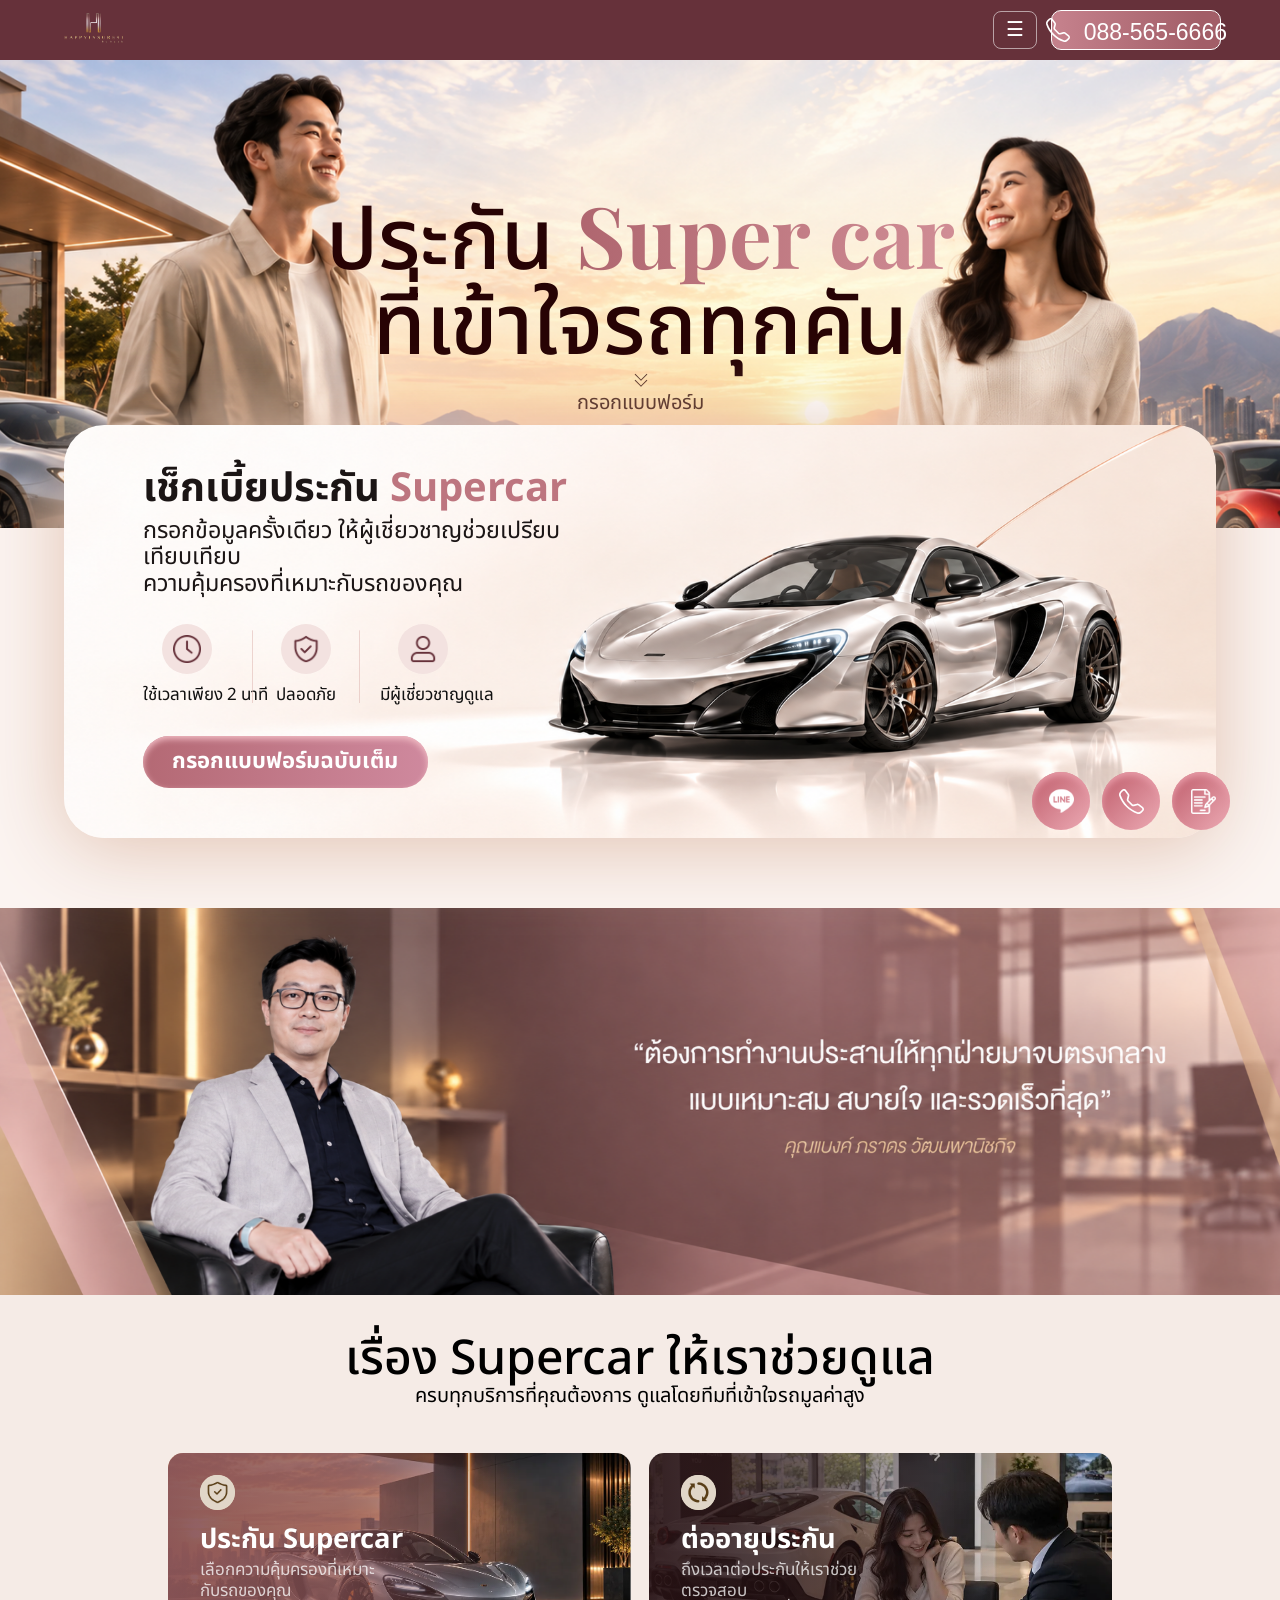
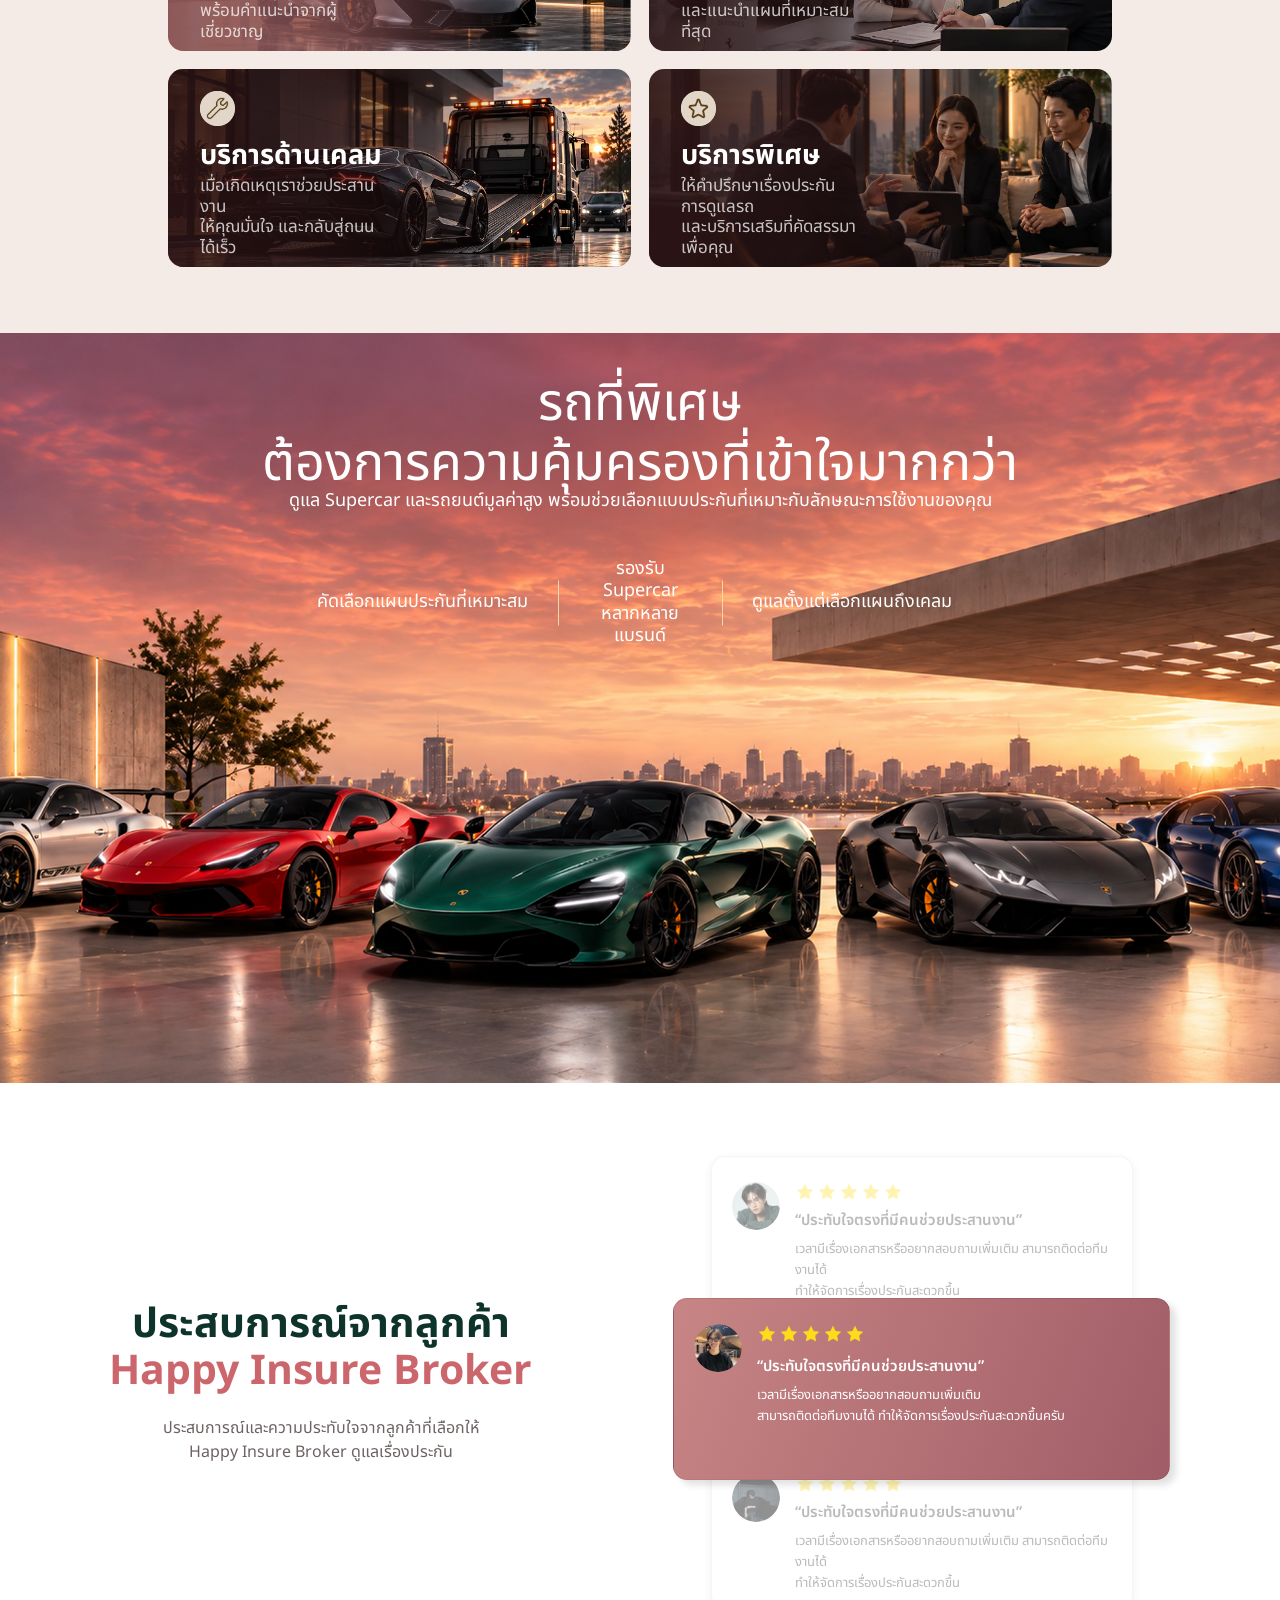
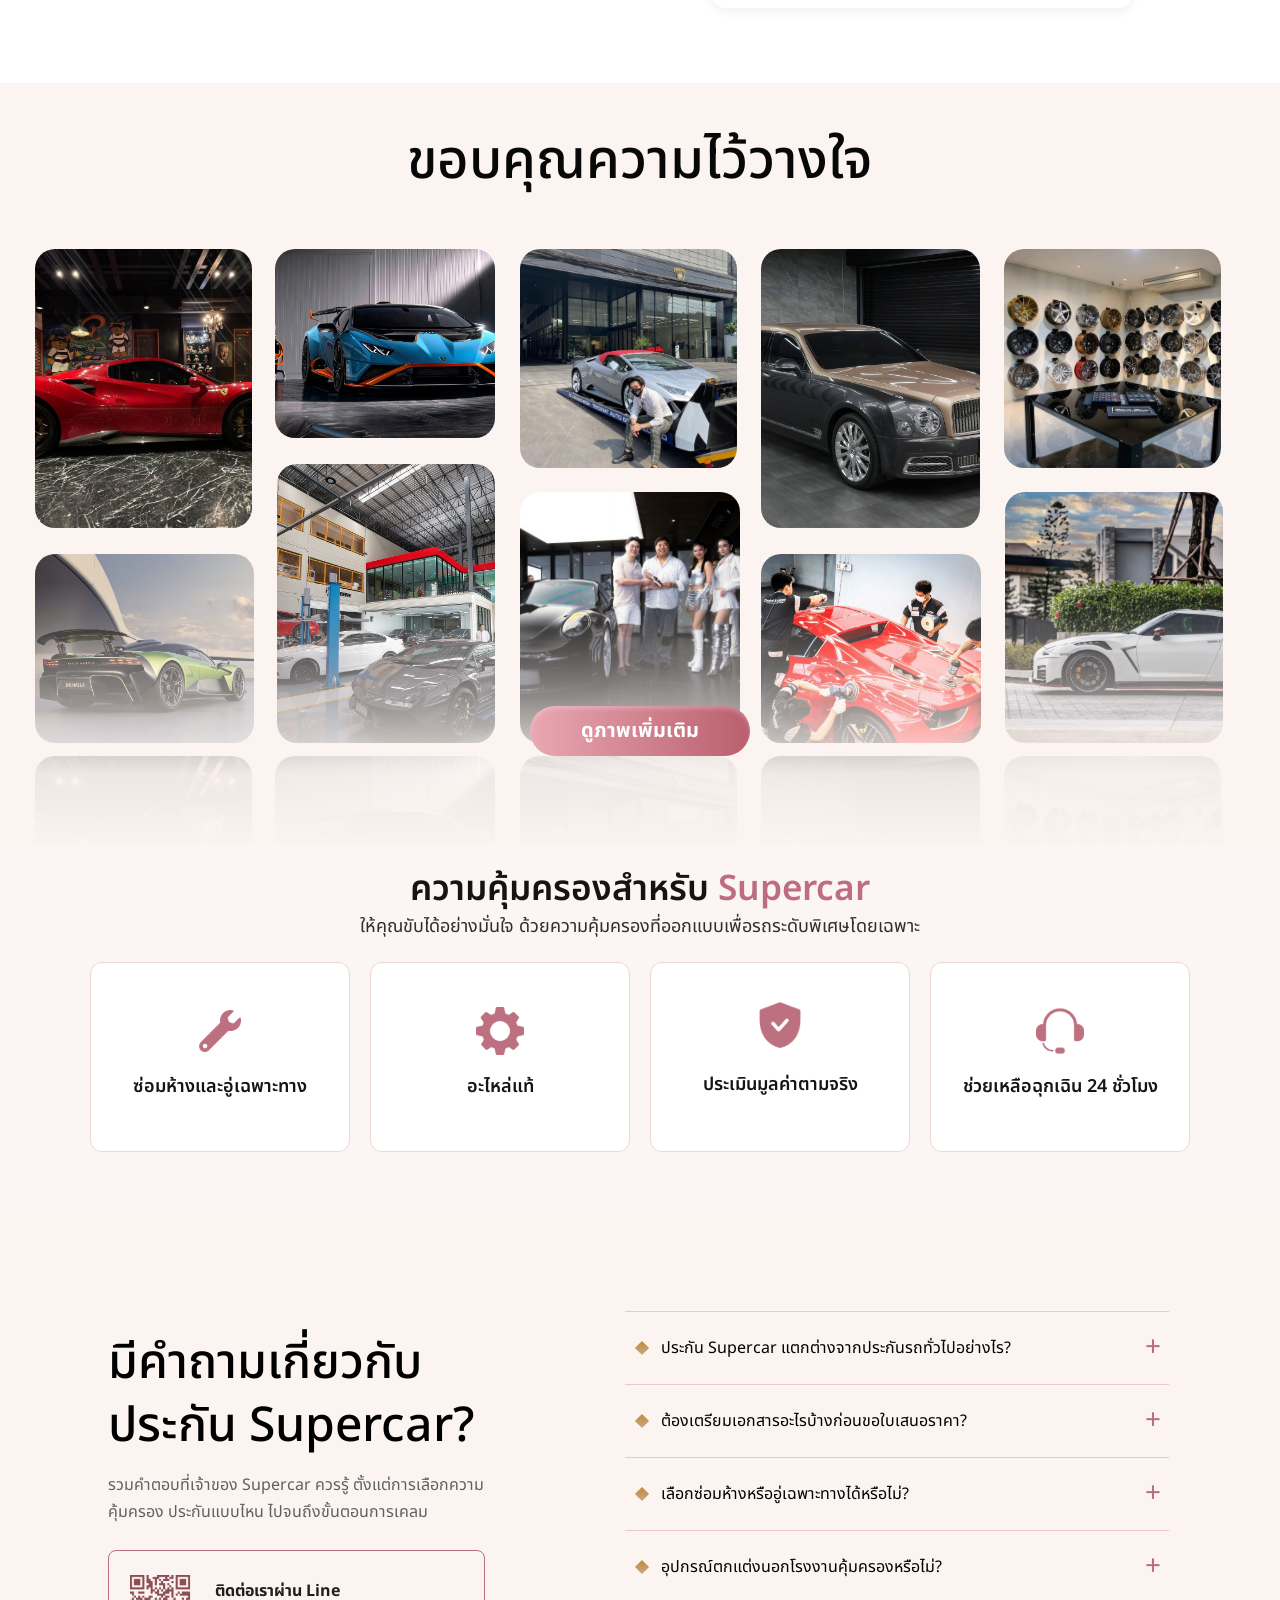
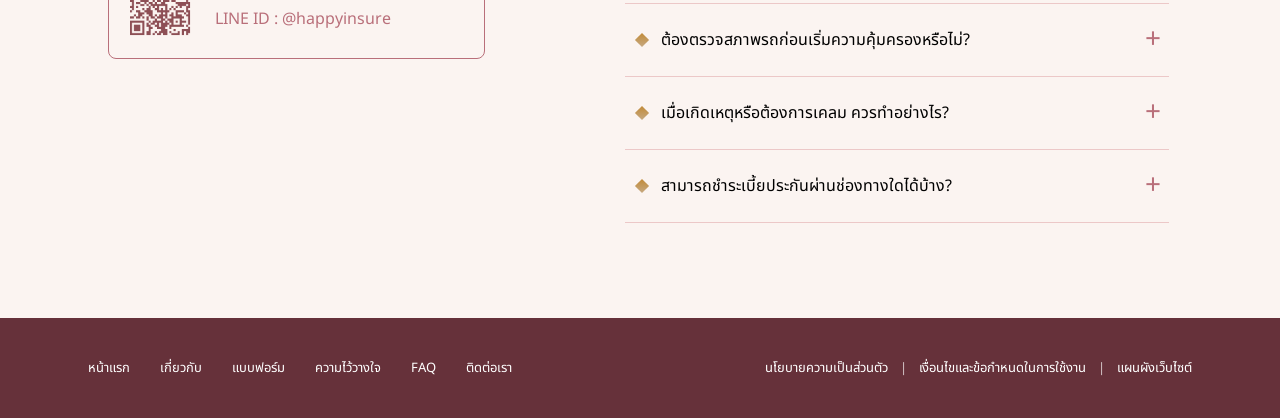
==== commit 46d9f4dc: "Update mobile navigation menu" ====
--- a/index.html
+++ b/index.html
@@ -28,12 +28,26 @@
     <input class="header-menu-toggle" type="checkbox" id="header-menu-toggle" aria-label="เปิดเมนูหลัก" />
     <label class="header-menu-label" for="header-menu-toggle">☰</label>
     <nav class="header-nav" aria-label="เมนูหลัก">
+      <label class="mobile-menu-close" for="header-menu-toggle">×</label>
       <a href="#top">หน้าแรก</a>
       <a href="#about">เกี่ยวกับ</a>
       <a href="#quote">แบบฟอร์ม</a>
       <a href="#review">ความไว้วางใจ</a>
       <a href="#faq">FAQ</a>
       <a href="#faq">ติดต่อเรา</a>
+
+      <div class="mobile-menu-actions">
+        <a class="mobile-menu-phone" href="tel:0885656666">
+          <img src="assets/header-phone.svg" alt="">
+          <span>088-565-6666</span>
+        </a>
+
+        <a class="mobile-menu-line" href="https://line.me/R/ti/p/@happyinsure" target="_blank">
+          <img src="backup-original/assets/cta-line.svg" alt="">
+          <span>Line : @happyinsure</span>
+        </a>
+      </div>
+
     </nav>
     <a class="header-line" href="https://line.me/R/ti/p/@happyinsure">Line : <span>@happyinsure</span></a>
     <a class="header-cta" href="tel:0885656666">
--- a/local-assets.css
+++ b/local-assets.css
@@ -23,7 +23,7 @@
 }
 
 .fleet {
-  background-image: url("assets/fleet-new.png");
+  background-image: url("assets/fleet.png");
 }
 
 .fleet-content {
@@ -67,22 +67,24 @@
 
 .fleet-points {
   position: absolute;
-  right: 4%;
+  right: 18%;
   top: 30%;
-  left: 7%;
+  left: 18%;
   display: grid;
-  grid-template-columns: 1.30fr .40fr 1.30fr;
+  grid-template-columns: 1fr 0.5fr 1fr;
   margin: 0;
   padding: 0;
   list-style: none;
+
 }
 
 .fleet-points li {
   display: flex;
-  min-height: 70px;
+  min-height: 45px;
   align-items: center;
   justify-content: center;
-  padding: 0 24px;
+  padding: 0 12px;
+  text-align: center;
   font-family: "DB Heavent", "Noto Sans Thai", sans-serif;
   font-size: clamp(18px, 1.35vw, 26px);
   font-weight: 400;
@@ -90,7 +92,19 @@
 }
 
 .fleet-points li+li {
-  border-left: 1px solid rgba(247, 226, 174, .9);
+  border-left: none;
+  position: relative;
+}
+
+.fleet-points li+li::before {
+  content: "";
+  position: absolute;
+  left: 0;
+  top: 50%;
+  transform: translateY(-50%);
+  width: 1px;
+  height: 45px;
+  background: rgba(247, 226, 174, .9);
 }
 
 .fleet-points li:first-child {
@@ -347,7 +361,7 @@
 
   .review-card p {
     font-size: clamp(8px, 2vw, 11px);
-  line-height: 1.15;
+    line-height: 1.15;
   }
 }
 
@@ -381,7 +395,7 @@
   .fleet-points {
     right: 3%;
     top: auto;
-    bottom: 24%;
+    bottom: 40%;
     left: 3%;
   }
 
@@ -975,7 +989,7 @@
     margin: 0 14px 24px;
     display: grid;
     grid-template-columns: repeat(2, minmax(0, 1fr));
-    grid-auto-rows: 160px;
+    grid-auto-rows: 140px;
     gap: 12px;
   }
 
@@ -988,15 +1002,6 @@
     border-radius: 12px;
   }
 
-  .gallery-dialog-image:nth-child(1),
-  .gallery-dialog-image:nth-child(4),
-  .gallery-dialog-image:nth-child(6),
-  .gallery-dialog-image:nth-child(9),
-  .gallery-dialog-image:nth-child(11),
-  .gallery-dialog-image:nth-child(14) {
-    grid-row: span 2;
-  }
-
   .gallery-dialog-image:nth-child(8) img,
   .gallery-dialog-image:nth-child(10) img {
     position: static;
@@ -1027,7 +1032,7 @@
   color: #bf6c80;
 }
 
-.coverage .section-heading > p:last-child {
+.coverage .section-heading>p:last-child {
   margin: 3px 0 0;
   color: #302d2e;
   font-size: 18px;
@@ -1083,12 +1088,12 @@
   object-fit: contain;
 }
 
-.coverage .coverage-grid > .coverage-card:nth-child(3) {
+.coverage .coverage-grid>.coverage-card:nth-child(3) {
   --coverage-icon-size: 56px;
 }
 
-.coverage .coverage-grid > .coverage-card:nth-child(3) .coverage-icon,
-.coverage .coverage-grid > .coverage-card:nth-child(3) .coverage-label {
+.coverage .coverage-grid>.coverage-card:nth-child(3) .coverage-icon,
+.coverage .coverage-grid>.coverage-card:nth-child(3) .coverage-label {
   transform: translateY(-6px);
 }
 
@@ -1144,7 +1149,7 @@
     font-size: 30px;
   }
 
-  .coverage .section-heading > p:last-child {
+  .coverage .section-heading>p:last-child {
     font-size: 15px;
   }
 
@@ -1166,7 +1171,7 @@
     height: var(--coverage-icon-size, 40px);
   }
 
-  .coverage .coverage-grid > .coverage-card:nth-child(3) {
+  .coverage .coverage-grid>.coverage-card:nth-child(3) {
     --coverage-icon-size: 46px;
   }
 
@@ -1206,7 +1211,7 @@
   color: inherit;
 }
 
-.faq-contact > p:not(.section-kicker) {
+.faq-contact>p:not(.section-kicker) {
   margin: 14px 0 0;
   color: #5f6061;
   font-size: 16px;
@@ -1391,3 +1396,16 @@
     row-gap: 4px;
   }
 }
+
+@media screen and (max-width: 767px) {
+  .fleet {
+    background-image: url("assets/review-mobile-new.png") !important;
+  }
+}
+
+/* DESKTOP FLEET IMAGE ONLY */
+@media screen and (min-width: 768px) {
+  .fleet {
+    background-image: url("assets/fleet-desktop-new.png") !important;
+  }
+}
--- a/hero-desktop.css
+++ b/hero-desktop.css
@@ -427,13 +427,13 @@
 
 @media (min-width: 1200px) {
   .features .feature-a {
-    background-position: right center;
-    background-size: 106.2% auto;
+    background-position: center;
+    background-size: 100% auto;
   }
 
   .features .feature-c {
-    background-position: right center;
-    background-size: 115.6% auto;
+    background-position: center;
+    background-size: 100% auto;
   }
 }
 
@@ -523,7 +523,7 @@
     margin: 0;
     color: #251d1d;
     font-family: "DB Heavent", "Noto Sans Thai", sans-serif;
-    font-size: clamp(36px, 6vw, 52px);
+    font-size: clamp(30px, 5vw, 40px);
     font-weight: 500;
     line-height: 1.2;
     letter-spacing: 0;
@@ -599,7 +599,8 @@
   }
 
   .features .section-kicker {
-    font-size: 36px;
+    font-size: 30px;
+    margin-bottom: 10px;
   }
 
   .feature-grid {
@@ -735,6 +736,10 @@
 
   .quote-card .quote-form-button {
     font-size: 20px !important;
+    width: 78% !important;
+    max-width: 280px !important;
+    margin-left: auto !important;
+    margin-right: auto !important;
   }
 }
 
@@ -766,4 +771,305 @@
     height: auto !important;
     display: block !important;
   }
+}
+
+.features .feature-a {
+  background-image: url("assets/service-insurance_4_11zon.webp") !important;
+}
+
+.features .feature-b {
+  background-image: url("assets/service-renew_3_11zon.webp") !important;
+}
+
+.features .feature-c {
+  background-image: url("assets/service-claim_2_11zon.webp") !important;
+}
+
+.features .feature-d {
+  background-image: url("assets/service-special_1_11zon.webp") !important;
+}
+
+/* GALLERY - FIGMA LAYOUT */
+@media screen and (min-width: 768px) and (max-width: 1199px) {
+  .gallery-section .gallery {
+    display: grid !important;
+    grid-template-columns: repeat(3, 1fr) !important;
+    grid-auto-rows: 180px !important;
+    gap: 36px 52px !important;
+    align-items: stretch !important;
+  }
+
+  .gallery-section .gallery button {
+    width: 100% !important;
+    height: 100% !important;
+    padding: 0 !important;
+    overflow: hidden !important;
+    border-radius: 34px !important;
+  }
+
+  .gallery-section .gallery button img {
+    width: 100% !important;
+    height: 100% !important;
+    object-fit: cover !important;
+    display: block !important;
+  }
+
+  /* ซ้าย - สูง */
+  .gallery-section .gallery button:nth-child(6n + 1) {
+    grid-row: span 2 !important;
+  }
+
+  /* กลางแถวถัดมา - สูง */
+  .gallery-section .gallery button:nth-child(6n + 5) {
+    grid-row: span 2 !important;
+  }
+
+  /* ขวาแถวถัดมา - สูง */
+  .gallery-section .gallery button:nth-child(6n + 6) {
+    grid-row: span 2 !important;
+  }
+}
+
+/* GALLERY - MOBILE FIGMA LAYOUT */
+@media screen and (max-width: 767px) {
+  .gallery-section .gallery {
+    display: grid !important;
+    grid-template-columns: repeat(3, 1fr) !important;
+    grid-auto-rows: 88px !important;
+    gap: 12px !important;
+  }
+
+  .gallery-section .gallery button {
+    width: 100% !important;
+    height: 100% !important;
+    padding: 0 !important;
+    overflow: hidden !important;
+    border-radius: 14px !important;
+  }
+
+  .gallery-section .gallery button img {
+    width: 100% !important;
+    height: 100% !important;
+    object-fit: cover !important;
+  }
+
+  .gallery-section .gallery button:nth-child(6n + 1),
+  .gallery-section .gallery button:nth-child(6n + 5),
+  .gallery-section .gallery button:nth-child(6n + 6) {
+    grid-row: span 2 !important;
+  }
+}
+
+/* MOBILE GALLERY HEIGHT FIX */
+@media screen and (max-width: 767px) {
+  .gallery-section .gallery {
+    grid-auto-rows: 80px !important;
+  }
+
+  .gallery-section .gallery button {
+    min-height: 0 !important;
+  }
+}
+
+/* MOBILE GALLERY BUTTON */
+@media screen and (max-width: 767px) {
+  .gallery-section .gallery-more {
+    display: flex !important;
+    align-items: center !important;
+    justify-content: center !important;
+
+    width: 220px !important;
+    height: 50px !important;
+    font-size: 20px !important;
+
+    margin: 0 auto !important;
+
+    position: relative !important;
+    top: 10px !important;
+
+    left: auto !important;
+    right: auto !important;
+    transform: none !important;
+    z-index: 5 !important;
+  }
+}
+
+.gallery-section .gallery-more {
+  display: flex !important;
+  align-items: center !important;
+  justify-content: center !important;
+
+  width: 220px !important;
+  height: 50px !important;
+  font-size: 20px !important;
+
+  margin: -60px auto 0 !important;
+
+  position: relative !important;
+  left: auto !important;
+  right: auto !important;
+  transform: none !important;
+  z-index: 5 !important;
+}
+
+@media screen and (min-width: 1600px) {
+  .faq.section {
+    max-width: 1500px !important;
+    grid-template-columns: 500px 600px !important;
+    gap: 160px !important;
+
+    margin-left: auto !important;
+    margin-right: auto !important;
+    justify-content: center !important;
+  }
+}
+
+
+
+@media screen and (max-width: 767px) {
+  .gallery-section {
+    display: none !important;
+  }
+}
+
+
+@media screen and (max-width: 767px) {
+  .review.section .review-stack {
+    position: relative !important;
+    width: 88% !important;
+    height: 330px !important;
+    margin: 0 auto !important;
+    left: auto !important;
+    top: auto !important;
+  }
+
+  .review.section .review-card {
+    position: absolute !important;
+    width: 86% !important;
+    height: 150px !important;
+    left: 7% !important;
+    margin: 0 !important;
+  }
+
+  .review.section .review-card.review-card-top {
+    top: 0 !important;
+    left: 7% !important;
+    width: 86% !important;
+    z-index: 1 !important;
+    opacity: 0.35 !important;
+  }
+
+  .review.section .review-card.review-card-featured {
+    top: 90px !important;
+    left: 0 !important;
+    width: 100% !important;
+    z-index: 3 !important;
+    opacity: 1 !important;
+  }
+
+  .review.section .review-card.review-card-bottom {
+    top: 180px !important;
+    left: 7% !important;
+    width: 86% !important;
+    z-index: 1 !important;
+    opacity: 0.35 !important;
+  }
+
+  .review.section .review-copy h2 {
+    font-size: 32px !important;
+    line-height: 1.08 !important;
+  }
+
+  .review.section .review-copy h2 span {
+    font-size: 27px !important;
+    line-height: 1.1 !important;
+    white-space: nowrap !important;
+  }
+
+  .review.section .review-copy p {
+    font-size: 17px !important;
+    line-height: 1.4 !important;
+  }
+
+  .review.section .review-card-content {
+    padding: 8px 8px !important;
+    width: 100% !important;
+    min-width: 0 !important;
+  }
+
+  .review.section .review-card h3 {
+    font-size: 14px !important;
+    line-height: 1.2 !important;
+    margin: 4px 0 6px !important;
+  }
+
+  .review.section .review-card p {
+    font-size: 13px !important;
+    line-height: 1.3 !important;
+    margin: 0 !important;
+  }
+
+  .review.section .review-stars {
+    margin-bottom: 4px !important;
+  }
+
+  .review.section .review-stars svg {
+    width: 16px !important;
+    height: 16px !important;
+  }
+}
+
+@media screen and (max-width: 767px) {
+  .fleet {
+    background-repeat: no-repeat !important;
+    height: 600px !important;
+    min-height: 600px !important;
+  }
+}
+
+
+@media screen and (max-width: 767px) {
+  .fleet-points {
+    top: 25% !important;
+    left: 3% !important;
+    right: 3% !important;
+    grid-template-columns: 1fr 1fr 1fr !important;
+    column-gap: 4px !important;
+  }
+
+  .fleet-points li {
+    padding: 0 4px !important;
+    text-align: center !important;
+    justify-content: center !important;
+    align-items: center !important;
+  }
+
+  .fleet::before {
+    content: "";
+    position: absolute;
+    inset: 0 0 auto 0;
+    height: 70%;
+    background: linear-gradient(to bottom,
+        rgba(45, 20, 25, 0.55) 0%,
+        rgba(45, 20, 25, 0.30) 55%,
+        rgba(45, 20, 25, 0) 100%);
+    pointer-events: none;
+    z-index: 1;
+  }
+
+  .fleet-content {
+    position: relative;
+    z-index: 2;
+  }
+}
+
+@media screen and (max-width: 767px) {
+  .faq.section {
+    padding-top: 20px !important;
+  }
+
+  .faq.section h2 {
+    font-size: 30px !important;
+    line-height: 1.2 !important;
+  }
 }
--- a/header-overrides.css
+++ b/header-overrides.css
@@ -414,4 +414,236 @@
     line-height: 1 !important;
     transform: none !important;
   }
+}
+
+@media screen and (max-width: 767px) {
+  body .gallery-section {
+    display: none !important;
+  }
+}
+
+/* MOBILE DROPDOWN MENU */
+@media screen and (max-width: 767px) {
+
+  .site-header .header-nav {
+    position: absolute !important;
+    top: 100% !important;
+    left: 0 !important;
+    right: 0 !important;
+
+    width: 100% !important;
+    padding: 22px 32px 34px !important;
+
+    background: #74323e !important;
+
+    display: none !important;
+    flex-direction: column !important;
+    align-items: stretch !important;
+    gap: 0 !important;
+
+    box-sizing: border-box !important;
+    z-index: 999 !important;
+  }
+
+  .site-header .header-nav a {
+    width: 100% !important;
+    padding: 16px 0 !important;
+
+    color: #ffffff !important;
+    font-size: 18px !important;
+    font-weight: 500 !important;
+    text-align: left !important;
+    text-decoration: none !important;
+
+    border-bottom: 1px solid rgba(255, 255, 255, 0.12) !important;
+  }
+
+  /* เมื่อกด hamburger ให้เปิด */
+  .site-header .header-menu-toggle:checked~.header-nav {
+    display: flex !important;
+  }
+}
+
+/* MOBILE DROPDOWN - FULL WIDTH */
+@media screen and (max-width: 767px) {
+  .site-header .header-nav {
+    left: 0 !important;
+    right: 0 !important;
+    width: 100vw !important;
+    max-width: none !important;
+    min-width: 100vw !important;
+
+    height: auto !important;
+    min-height: 0 !important;
+
+    padding: 22px 32px 34px !important;
+    box-sizing: border-box !important;
+
+    transform: none !important;
+  }
+}
+
+/* MOBILE MENU ACTION BUTTONS */
+.mobile-menu-actions {
+  display: none;
+}
+
+@media screen and (max-width: 767px) {
+  .site-header .mobile-menu-actions {
+    width: 100% !important;
+    display: grid !important;
+    grid-template-columns: 1fr 1fr !important;
+    gap: 10px !important;
+    margin-top: 28px !important;
+  }
+
+  .site-header .mobile-menu-actions a {
+    width: 100% !important;
+    height: 52px !important;
+    padding: 0 12px !important;
+    border: 1.5px solid #ffffff !important;
+    border-radius: 12px !important;
+
+    display: flex !important;
+    align-items: center !important;
+    justify-content: center !important;
+    gap: 10px !important;
+
+    box-sizing: border-box !important;
+    font-size: 15px !important;
+    font-weight: 600 !important;
+    white-space: nowrap !important;
+    text-decoration: none !important;
+  }
+
+  .site-header .mobile-menu-phone {
+    background: #c9828d !important;
+    color: #ffffff !important;
+  }
+
+  .site-header .mobile-menu-line {
+    background: #06c755 !important;
+    color: #ffffff !important;
+  }
+
+  .site-header .mobile-menu-actions a img {
+    width: 24px !important;
+    height: 24px !important;
+    object-fit: contain !important;
+    flex: 0 0 24px !important;
+  }
+}
+
+/* MOBILE MENU - FULL SCREEN BG */
+@media screen and (max-width: 767px) {
+  .site-header .header-nav {
+    height: calc(100vh - 64px) !important;
+    min-height: calc(100vh - 64px) !important;
+  }
+}
+
+/* MOBILE MENU - FULL SCREEN */
+@media screen and (max-width: 767px) {
+  .site-header .header-nav {
+    position: fixed !important;
+    top: 64px !important;
+    left: 0 !important;
+    right: 0 !important;
+    bottom: 0 !important;
+
+    width: 100vw !important;
+    height: calc(100vh - 64px) !important;
+    min-height: calc(100vh - 64px) !important;
+
+    background: #74323e !important;
+    z-index: 9999 !important;
+
+    overflow-y: auto !important;
+  }
+}
+
+/* MOBILE MENU FINAL - NO SLIDE */
+@media screen and (max-width: 767px) {
+
+  .site-header .header-nav {
+    position: fixed !important;
+    top: 0 !important;
+    left: 0 !important;
+    right: 0 !important;
+    bottom: 0 !important;
+
+    width: 100vw !important;
+    height: 100vh !important;
+    min-height: 100vh !important;
+
+    transform: none !important;
+    transition: none !important;
+
+    padding: 70px 32px 32px !important;
+    background: #74323e !important;
+    z-index: 9999 !important;
+  }
+
+  .site-header .header-menu-toggle:not(:checked)~.header-nav {
+    display: none !important;
+  }
+
+  .site-header .header-menu-toggle:checked~.header-nav {
+    display: flex !important;
+  }
+}
+
+@media screen and (max-width: 767px) {
+  .mobile-menu-close {
+    position: absolute !important;
+    top: 18px !important;
+    right: 20px !important;
+
+    display: flex !important;
+    align-items: center !important;
+    justify-content: center !important;
+
+    width: 34px !important;
+    height: 34px !important;
+
+    color: #fff !important;
+    font-size: 28px !important;
+    line-height: 1 !important;
+    cursor: pointer !important;
+    z-index: 10001 !important;
+  }
+}
+
+/* CLOSE BUTTON - MOBILE ONLY */
+.mobile-menu-close {
+  display: none !important;
+}
+
+@media screen and (max-width: 767px) {
+  .site-header .header-nav .mobile-menu-close {
+    display: flex !important;
+
+    position: absolute !important;
+    top: 18px !important;
+    right: 20px !important;
+
+    width: 34px !important;
+    height: 34px !important;
+
+    align-items: center !important;
+    justify-content: center !important;
+
+    color: #fff !important;
+    font-size: 28px !important;
+    line-height: 1 !important;
+    cursor: pointer !important;
+    z-index: 10001 !important;
+  }
+}
+
+/* MOBILE - HIDE FLOATING CTA WHEN MENU IS OPEN */
+@media screen and (max-width: 767px) {
+  body:has(.header-menu-toggle:checked) .floating-actions {
+    display: none !important;
+  }
 }
--- a/backup-original/footer-fix.css
+++ b/backup-original/footer-fix.css
@@ -71,4 +71,108 @@
 
 .floating-actions a:last-child img {
     transform: translateX(2px) !important;
+}
+
+/* MOBILE FOOTER */
+@media screen and (max-width: 767px) {
+
+    .site-footer {
+        width: 100% !important;
+        max-width: 100% !important;
+        height: auto !important;
+        min-height: 0 !important;
+        margin: 0 !important;
+        padding: 28px 24px 32px !important;
+        box-sizing: border-box !important;
+
+        display: flex !important;
+        flex-direction: column !important;
+        align-items: stretch !important;
+
+        overflow: hidden !important;
+        background: #74323e !important;
+    }
+
+    .site-footer .footer-nav {
+        width: 100% !important;
+        max-width: 100% !important;
+        margin: 0 !important;
+
+        display: flex !important;
+        flex-direction: column !important;
+        align-items: stretch !important;
+        gap: 0 !important;
+    }
+
+    .site-footer .footer-nav a {
+        width: 100% !important;
+        padding: 14px 0 !important;
+        box-sizing: border-box !important;
+
+        border-bottom: 1px solid rgba(255, 255, 255, 0.12) !important;
+
+        color: #fff !important;
+        font-size: 16px !important;
+        text-align: left !important;
+        white-space: normal !important;
+    }
+
+    .site-footer .footer-legal {
+        width: 100% !important;
+        max-width: 100% !important;
+        margin: 28px 0 0 !important;
+
+        display: flex !important;
+        justify-content: center !important;
+        align-items: center !important;
+        flex-wrap: wrap !important;
+        gap: 6px !important;
+
+        font-size: 13px !important;
+        text-align: center !important;
+    }
+
+    .site-footer .footer-legal a {
+        color: #fff !important;
+        white-space: normal !important;
+    }
+
+    /* MOBILE CTA - SHOW ALL 3 */
+    .floating-actions {
+        display: flex !important;
+        right: 4px !important;
+    }
+
+    .floating-actions a {
+        display: flex !important;
+    }
+
+    .floating-actions a:first-child {
+        display: flex !important;
+    }
+
+    /* จัดไอคอน CTA ให้อยู่กลางวง */
+    .floating-actions a {
+        display: flex !important;
+        align-items: center !important;
+        justify-content: center !important;
+    }
+
+    .floating-actions a img {
+        width: 24px !important;
+        height: 24px !important;
+        margin: 0 !important;
+        transform: none !important;
+    }
+
+    /* LINE ใหญ่ขึ้นนิด เพราะตัว SVG เล็กกว่าเพื่อน */
+    .floating-actions a:first-child img {
+        width: 30px !important;
+        height: 30px !important;
+    }
+
+    /* ยกเลิกค่าที่เคยเลื่อนไอคอนอันสุดท้าย */
+    .floating-actions a:last-child img {
+        transform: none !important;
+    }
 }
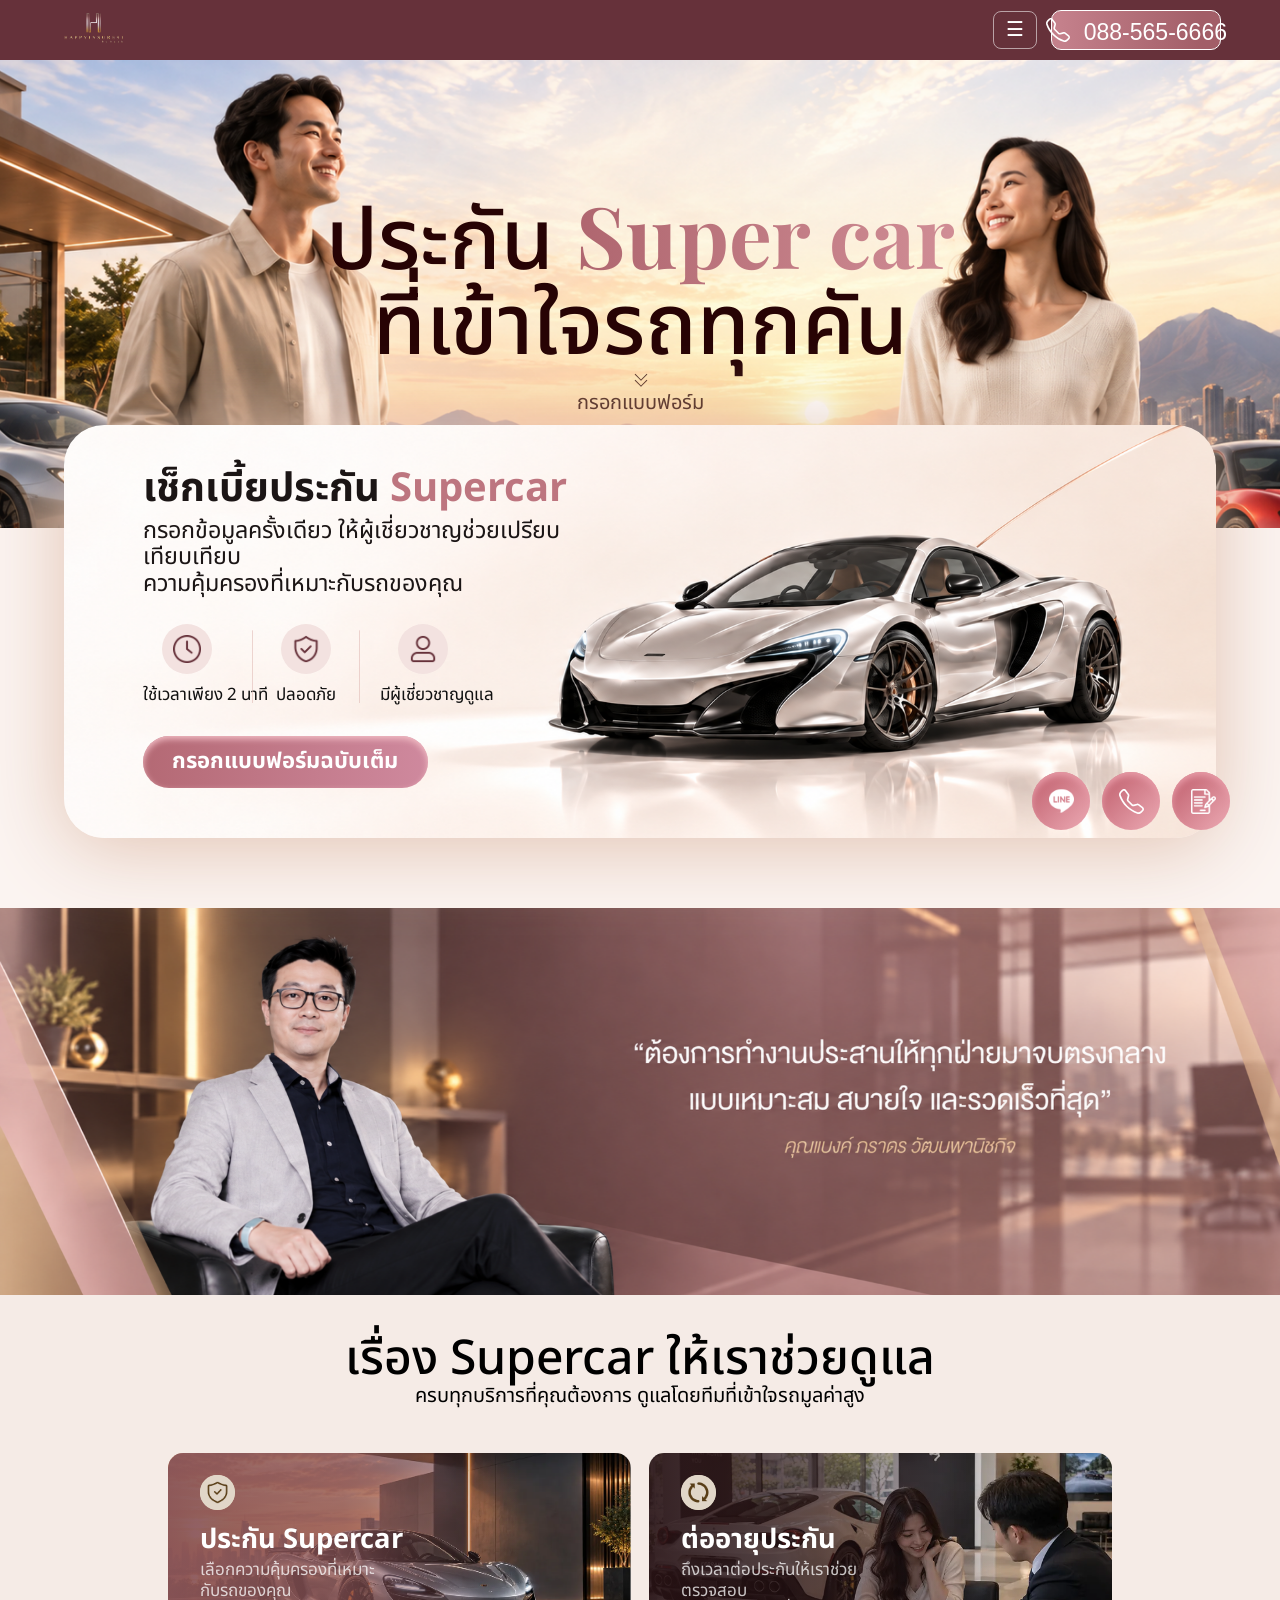
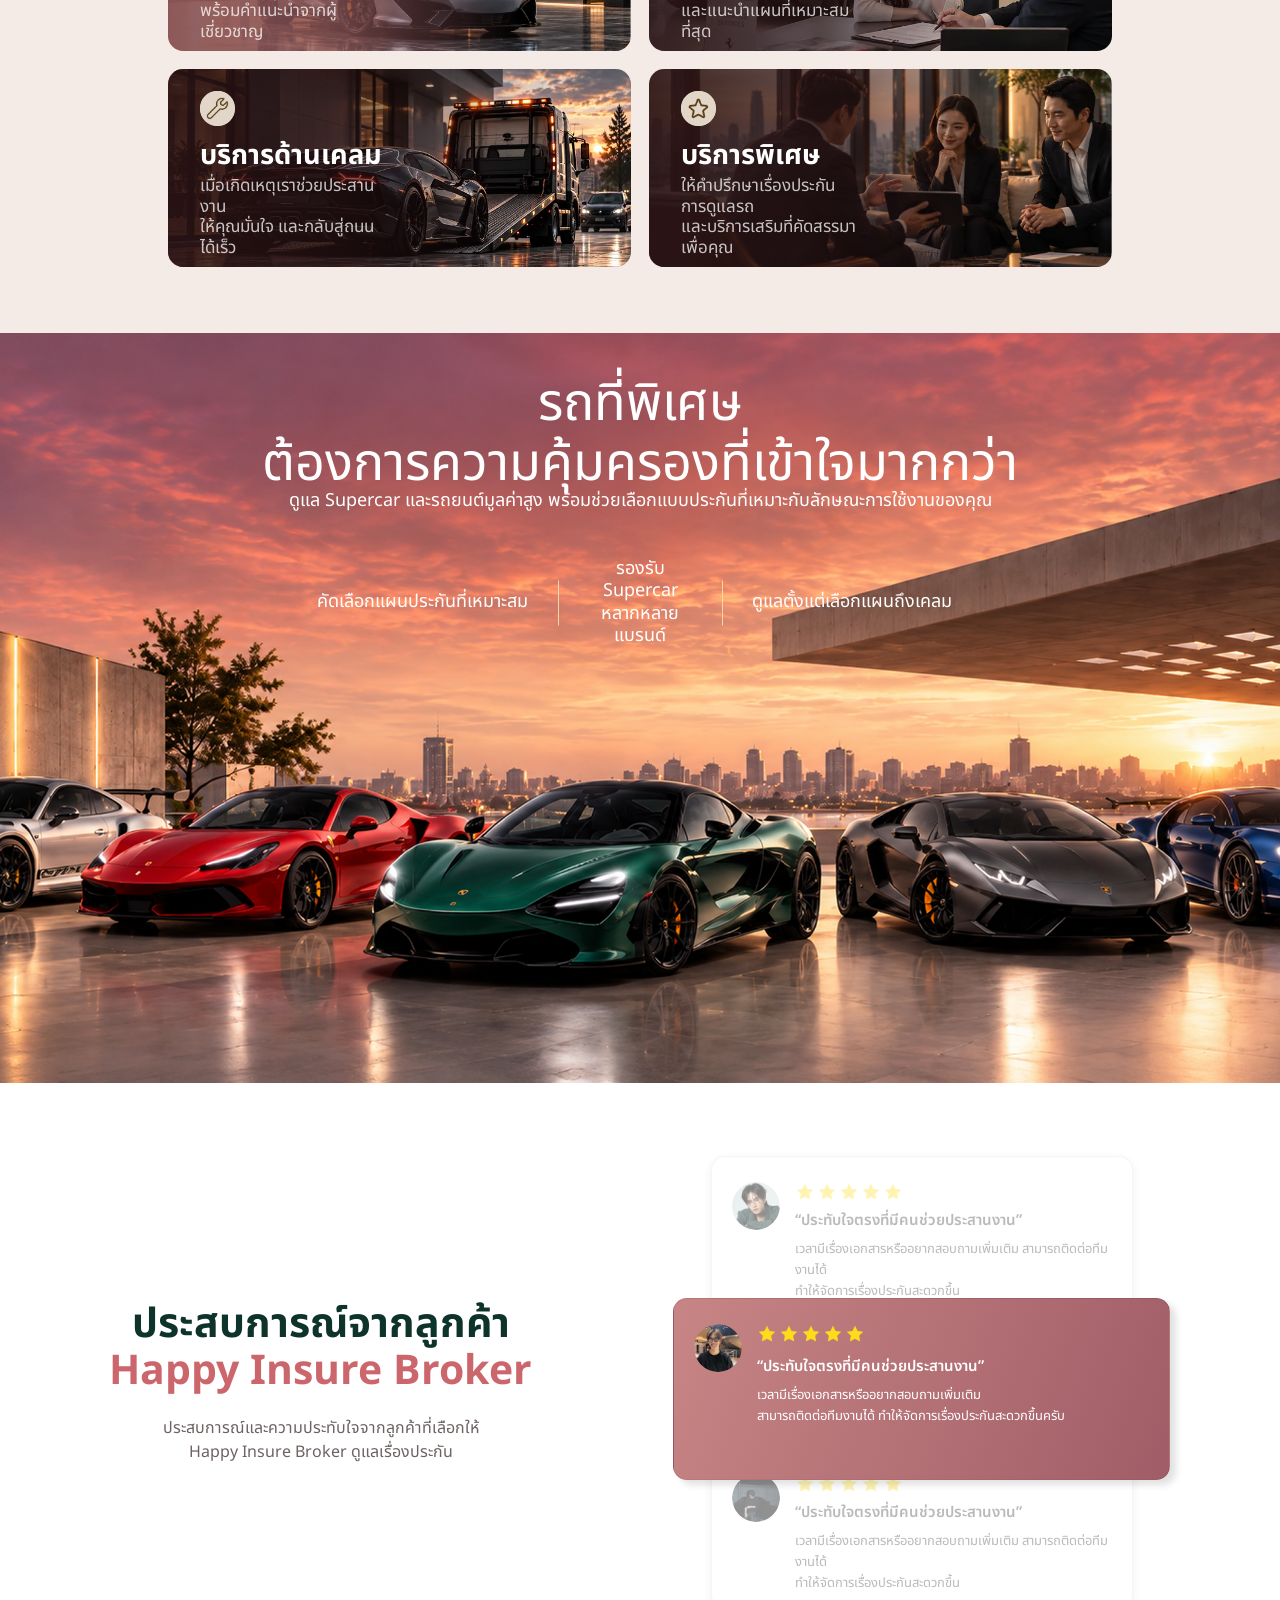
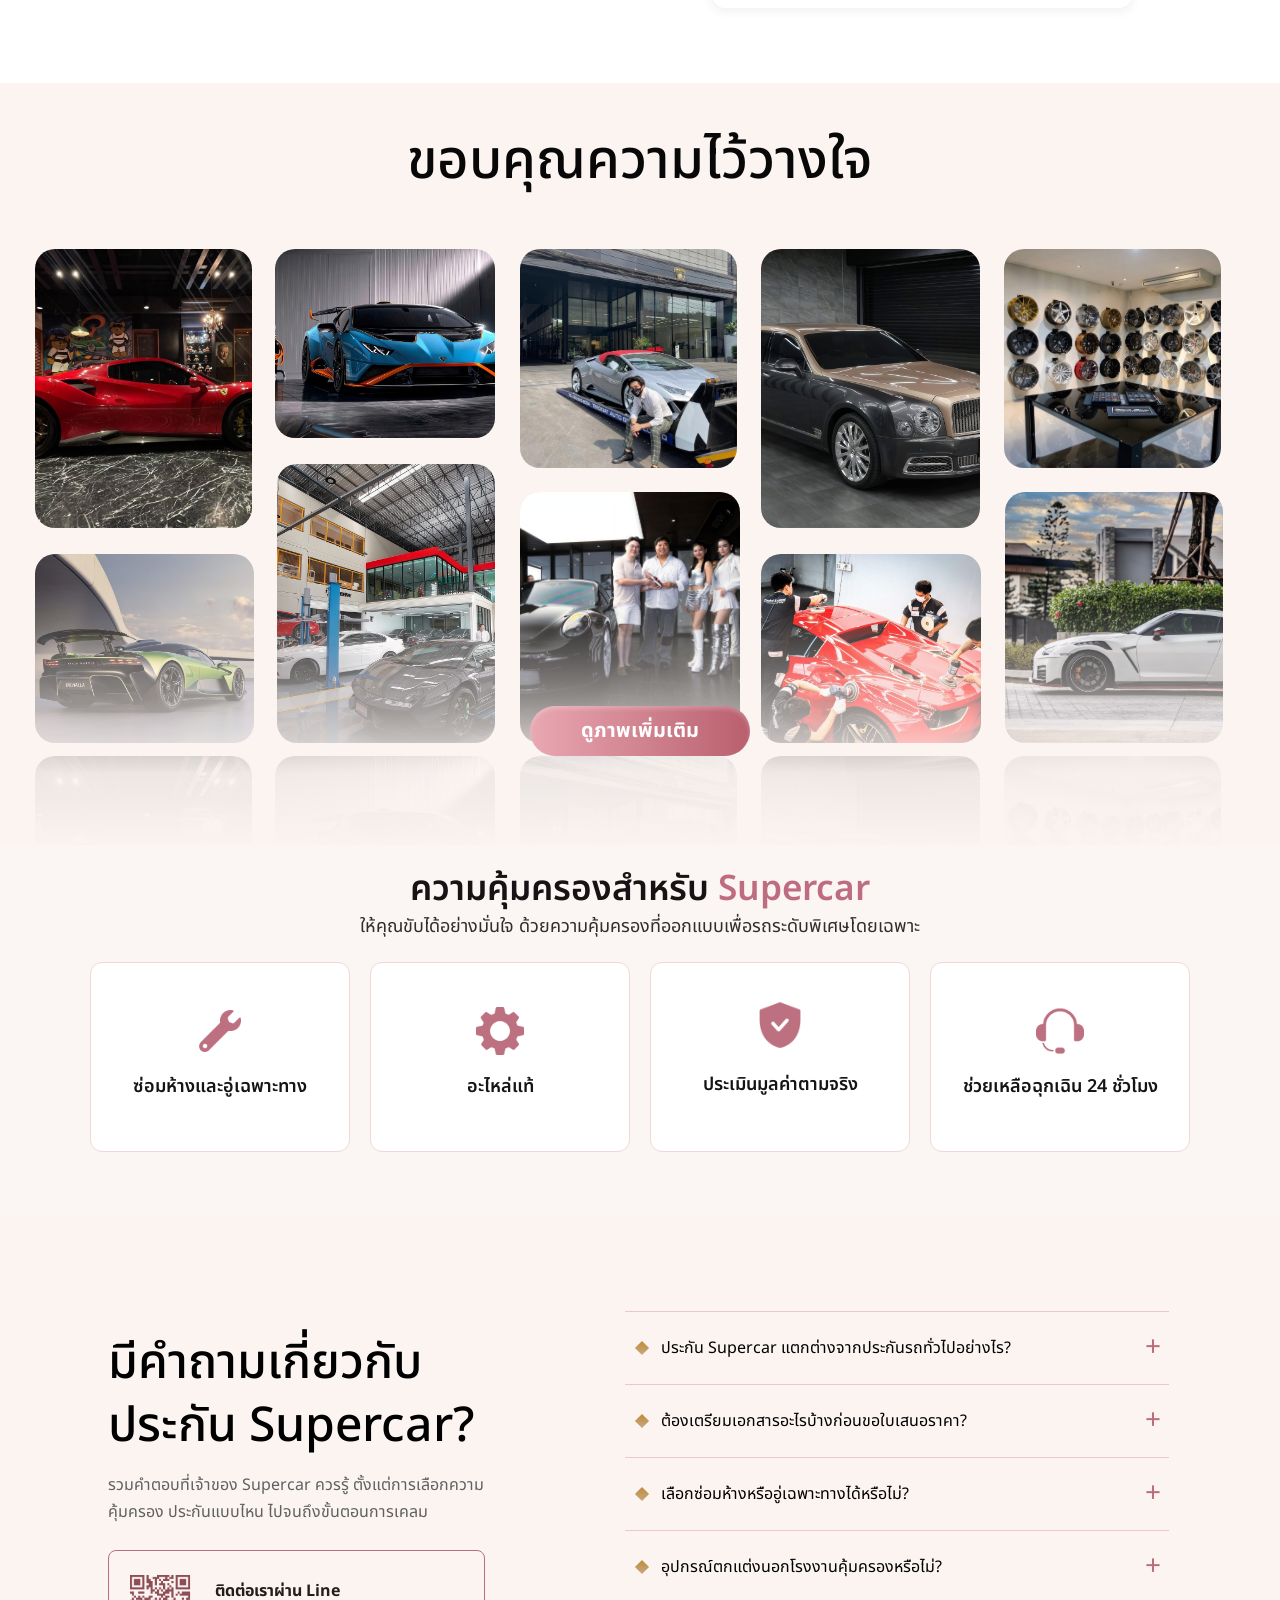
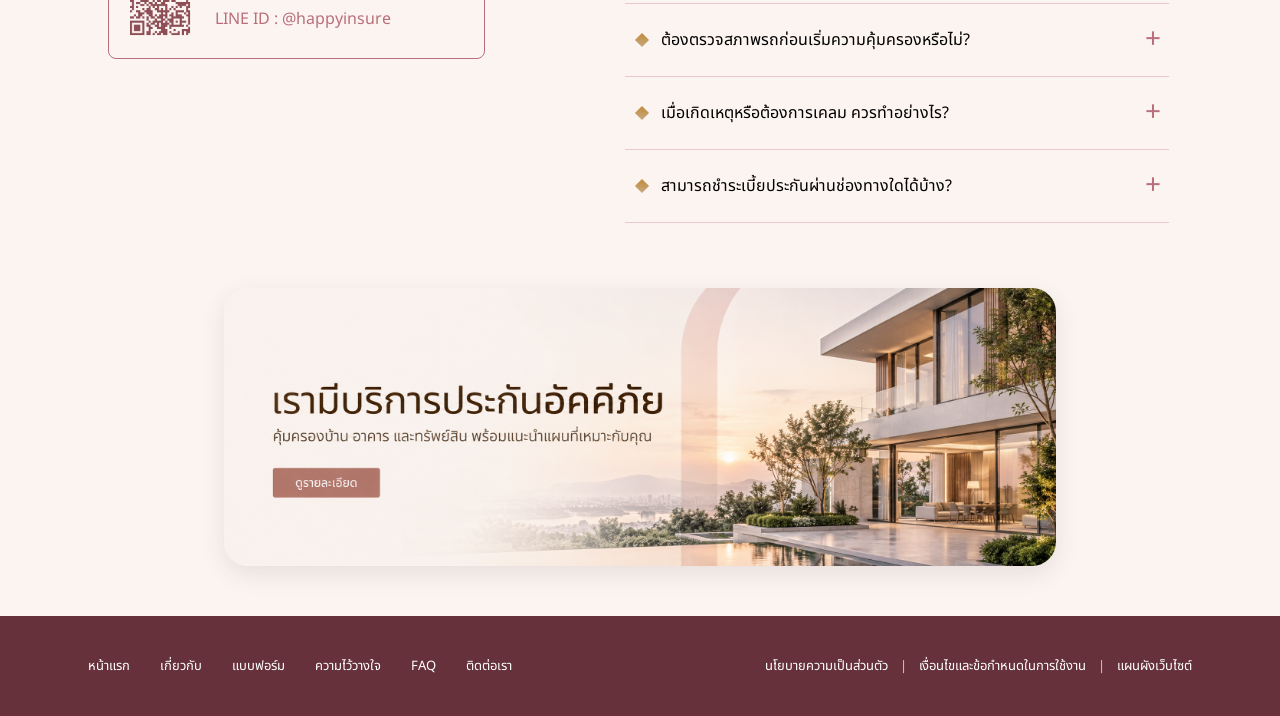
==== commit ed494a93: "Add mobile property insurance banner" ====
--- a/index.html
+++ b/index.html
@@ -44,7 +44,7 @@
 
         <a class="mobile-menu-line" href="https://line.me/R/ti/p/@happyinsure" target="_blank">
           <img src="backup-original/assets/cta-line.svg" alt="">
-          <span>Line : @happyinsure</span>
+          <span>@happyinsure</span>
         </a>
       </div>
 
@@ -266,6 +266,20 @@
       <div class="accordion" id="accordion"></div>
     </section>
   </main>
+
+
+  <section class="property-insurance-desktop">
+    <a href="https://line.me/R/ti/p/@happyinsure" target="_blank" rel="noopener noreferrer">
+      <img src="assets/property-insurance-desktop.png" alt="บริการประกันอัคคีภัย">
+    </a>
+  </section>
+
+  <section class="property-insurance-mobile">
+    <a href="https://line.me/R/ti/p/@happyinsure" target="_blank" rel="noopener noreferrer">
+      <img src="assets/property-insurance-mobile.png" alt="บริการประกันอัคคีภัย">
+    </a>
+  </section>
+
 
   <footer class="site-footer">
     <nav class="footer-nav" aria-label="เมนูท้ายเว็บ">
--- a/hero-desktop.css
+++ b/hero-desktop.css
@@ -1072,4 +1072,49 @@
     font-size: 30px !important;
     line-height: 1.2 !important;
   }
+}
+
+/* MINI BANNER BEFORE FOOTER - DESKTOP ONLY */
+.property-insurance-desktop {
+  width: min(1000px, 65%);
+  margin: -30px auto 50px;
+  padding: 0;
+  overflow: hidden;
+  border-radius: 24px;
+
+  box-shadow: 0 8px 24px rgba(80, 45, 45, 0.10);
+}
+
+.property-insurance-desktop img {
+  display: block;
+  width: 100%;
+  height: auto;
+}
+
+@media screen and (max-width: 767px) {
+  .property-insurance-desktop {
+    display: none !important;
+  }
+}
+
+/* PROPERTY INSURANCE - MOBILE */
+.property-insurance-mobile {
+  display: none;
+}
+
+@media screen and (max-width: 767px) {
+  .property-insurance-mobile {
+    display: block;
+    width: 90%;
+    margin: 20px auto 40px;
+    overflow: hidden;
+    border-radius: 18px;
+    box-shadow: 0 6px 20px rgba(80, 45, 45, 0.10);
+  }
+
+  .property-insurance-mobile img {
+    display: block;
+    width: 100%;
+    height: auto;
+  }
 }
--- a/header-overrides.css
+++ b/header-overrides.css
@@ -646,4 +646,73 @@
   body:has(.header-menu-toggle:checked) .floating-actions {
     display: none !important;
   }
+}
+
+/* MOBILE MENU ACTIONS - FIT SCREEN */
+@media screen and (max-width: 767px) {
+  .mobile-menu-actions {
+    width: 100% !important;
+    display: grid !important;
+    grid-template-columns: 1fr 1fr !important;
+    gap: 10px !important;
+  }
+
+  .mobile-menu-phone,
+  .mobile-menu-line {
+    width: 100% !important;
+    min-width: 0 !important;
+    box-sizing: border-box !important;
+    padding: 0 10px !important;
+  }
+
+  .mobile-menu-phone span,
+  .mobile-menu-line span {
+    font-size: 14px !important;
+    white-space: nowrap !important;
+  }
+
+  .mobile-menu-phone img,
+  .mobile-menu-line img {
+    width: 22px !important;
+    height: 22px !important;
+    flex-shrink: 0 !important;
+  }
+}
+
+
+@media screen and (max-width: 767px) {
+  .mobile-menu-actions {
+    grid-template-columns: 44% 56% !important;
+    gap: 8px !important;
+  }
+
+  .mobile-menu-phone span {
+    font-size: 13px !important;
+  }
+
+  .mobile-menu-line span {
+    font-size: 12px !important;
+  }
+
+  .mobile-menu-phone,
+  .mobile-menu-line {
+    padding: 0 8px !important;
+    min-width: 0 !important;
+  }
+
+  .mobile-menu-phone img,
+  .mobile-menu-line img {
+    width: 20px !important;
+    height: 20px !important;
+  }
+}
+
+/* MOBILE MENU - DB HEAVEN */
+@media screen and (max-width: 767px) {
+
+  .site-header .header-nav a,
+  .site-header .mobile-menu-actions a,
+  .site-header .mobile-menu-actions span {
+    font-family: "DB Heaven", "Noto Sans Thai", sans-serif !important;
+  }
 }
--- a/backup-original/footer-fix.css
+++ b/backup-original/footer-fix.css
@@ -140,7 +140,7 @@
     /* MOBILE CTA - SHOW ALL 3 */
     .floating-actions {
         display: flex !important;
-        right: 4px !important;
+        right: 7px !important;
     }
 
     .floating-actions a {
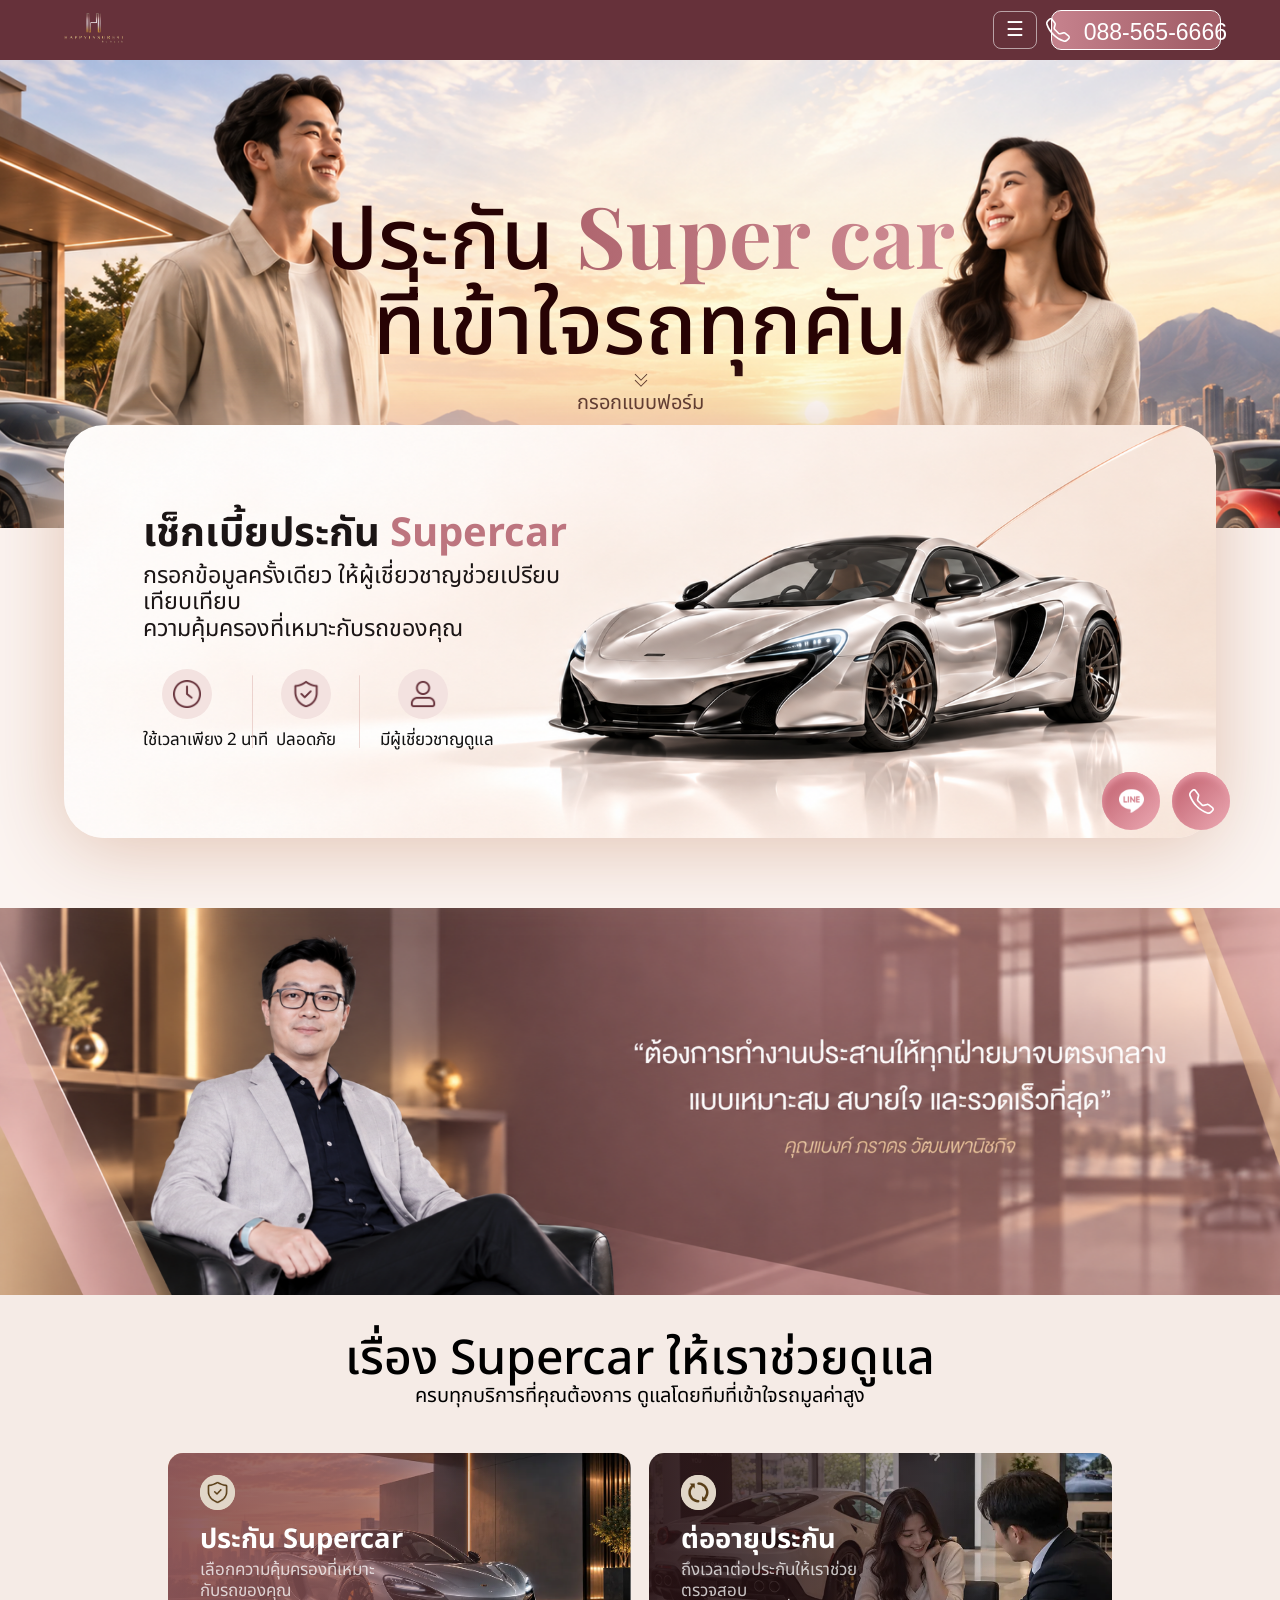
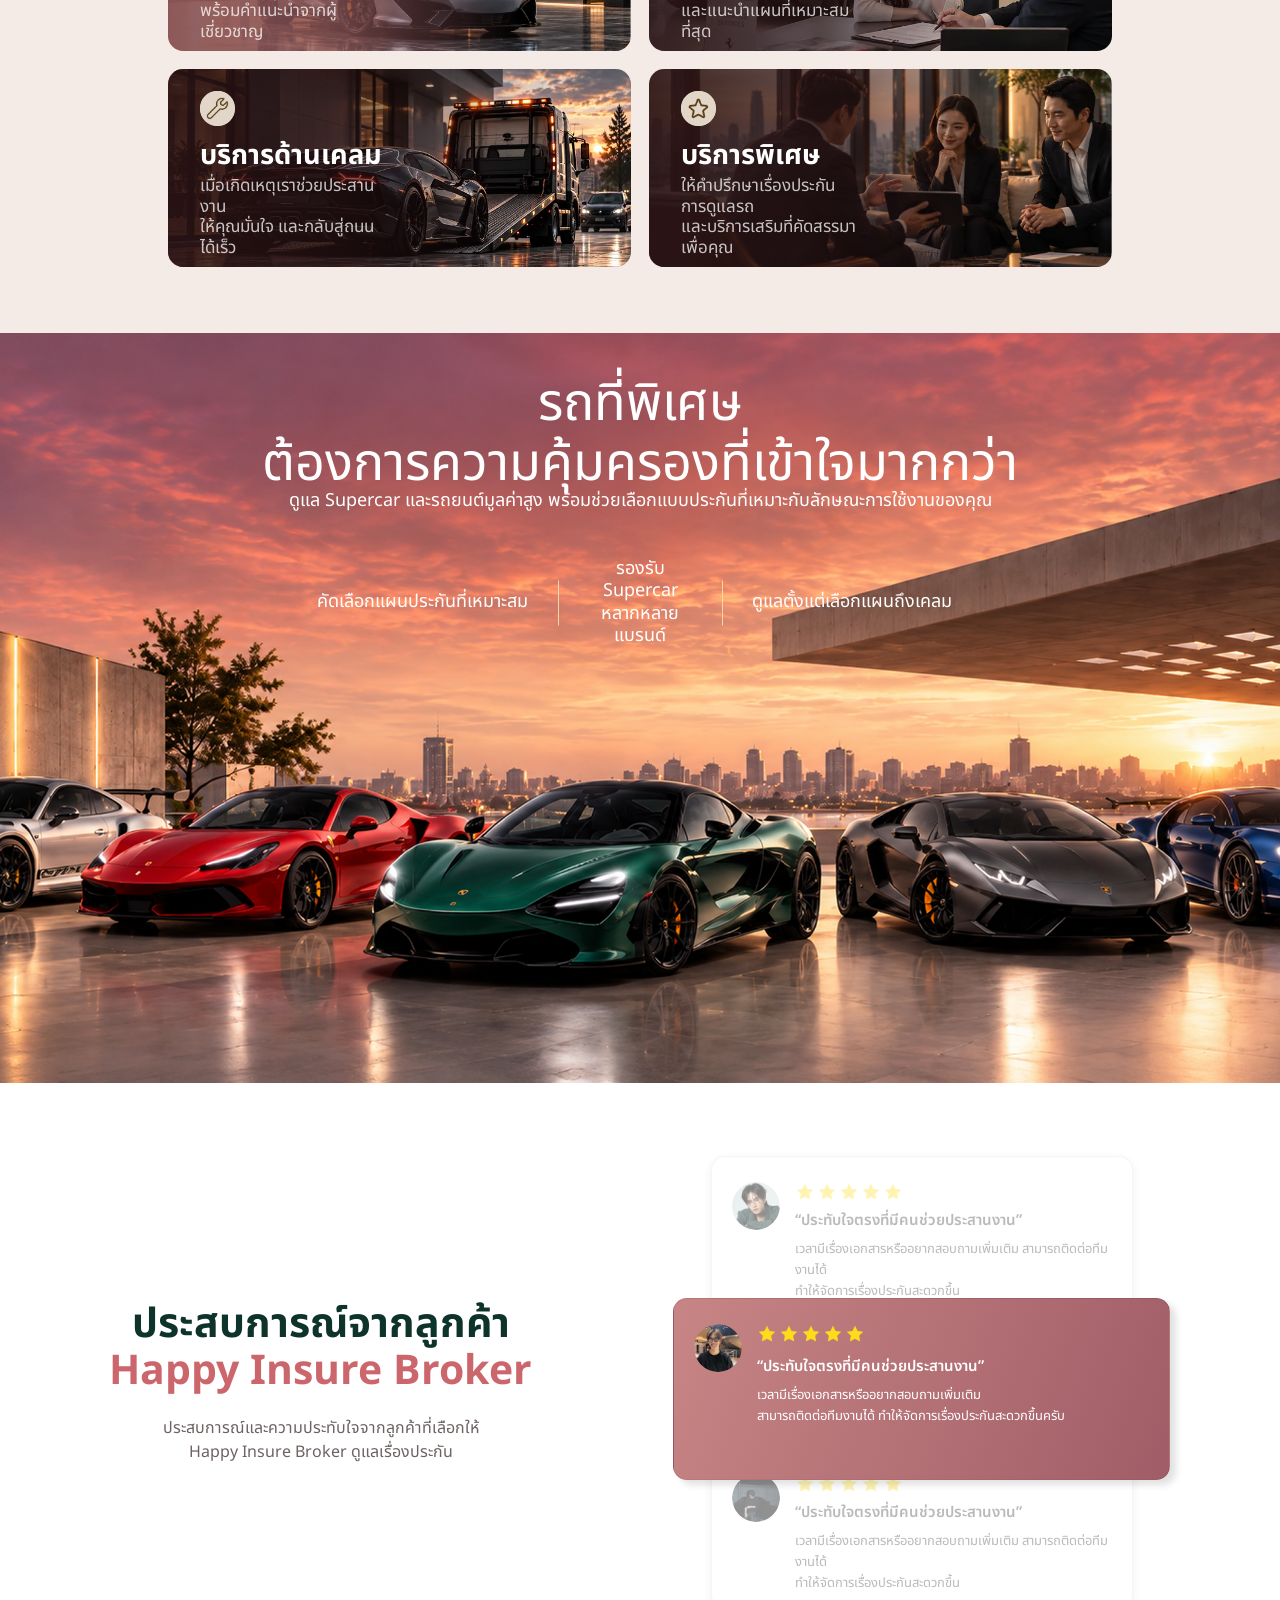
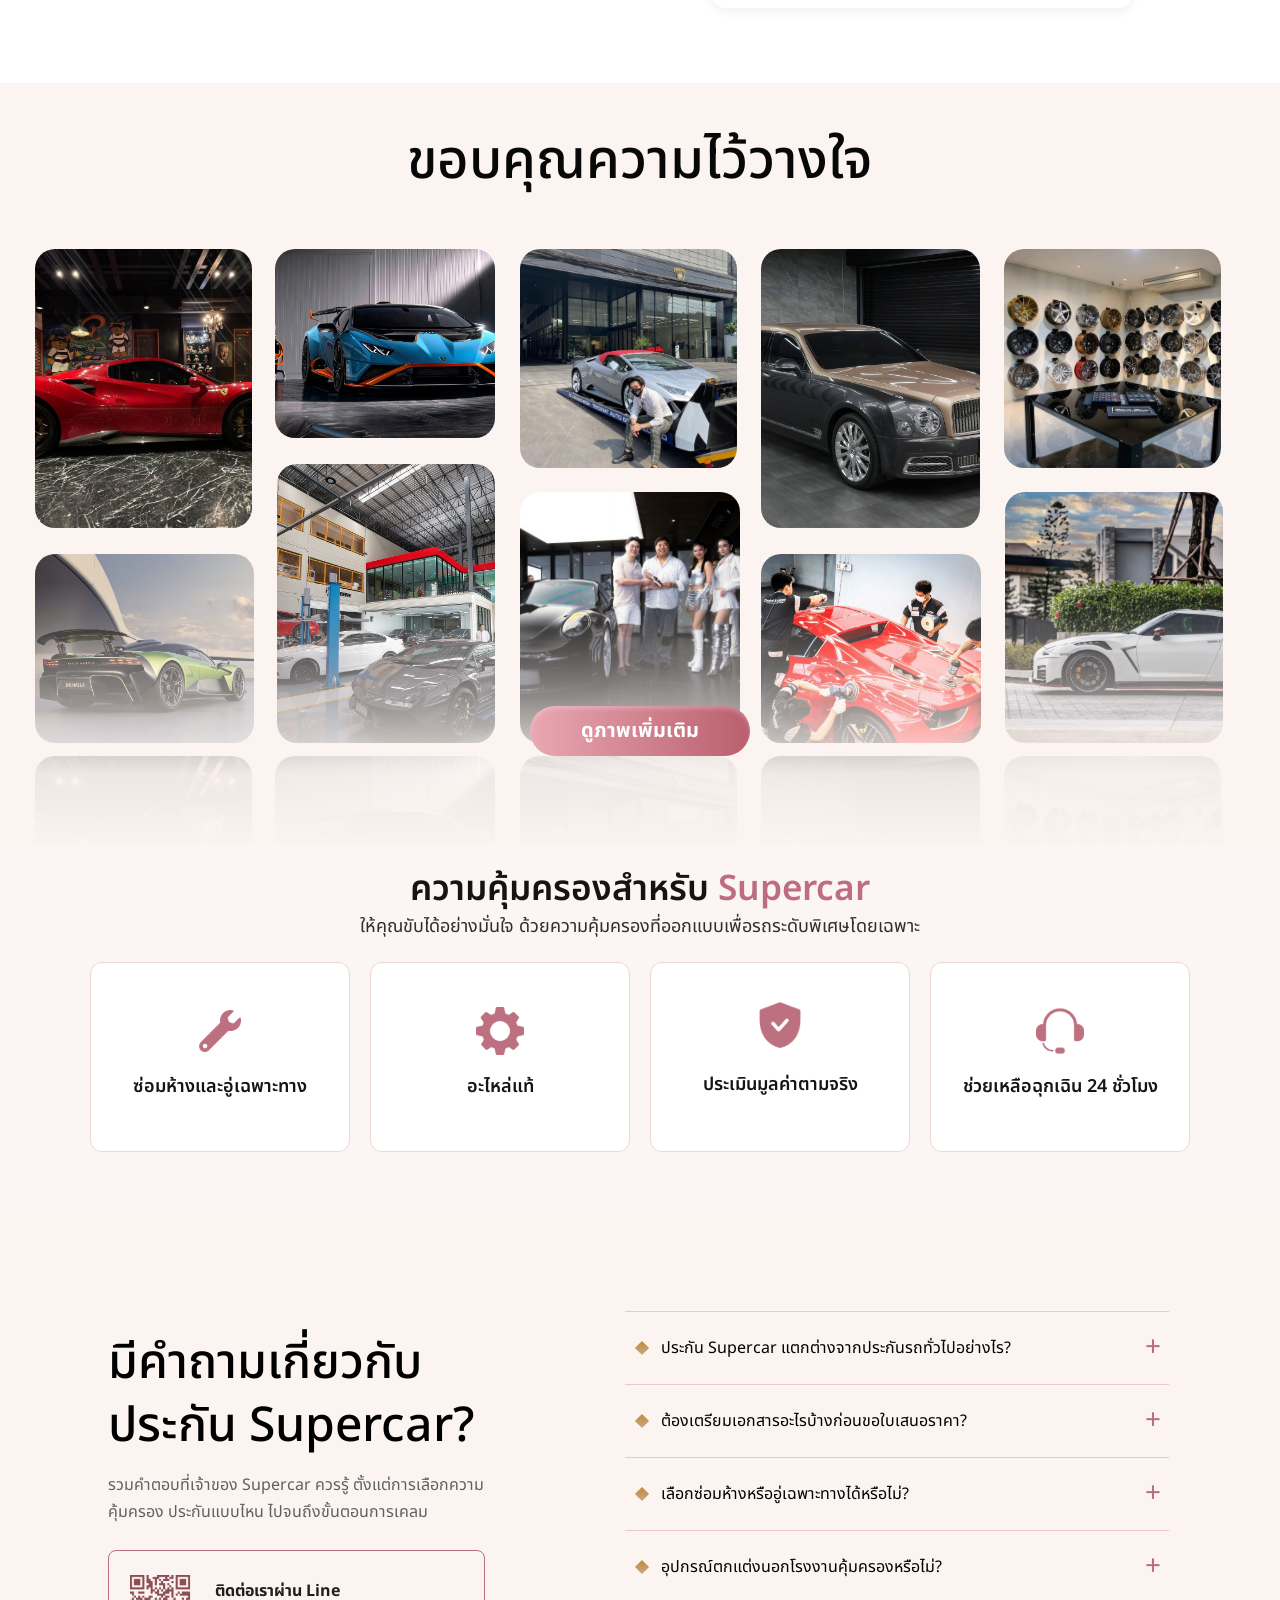
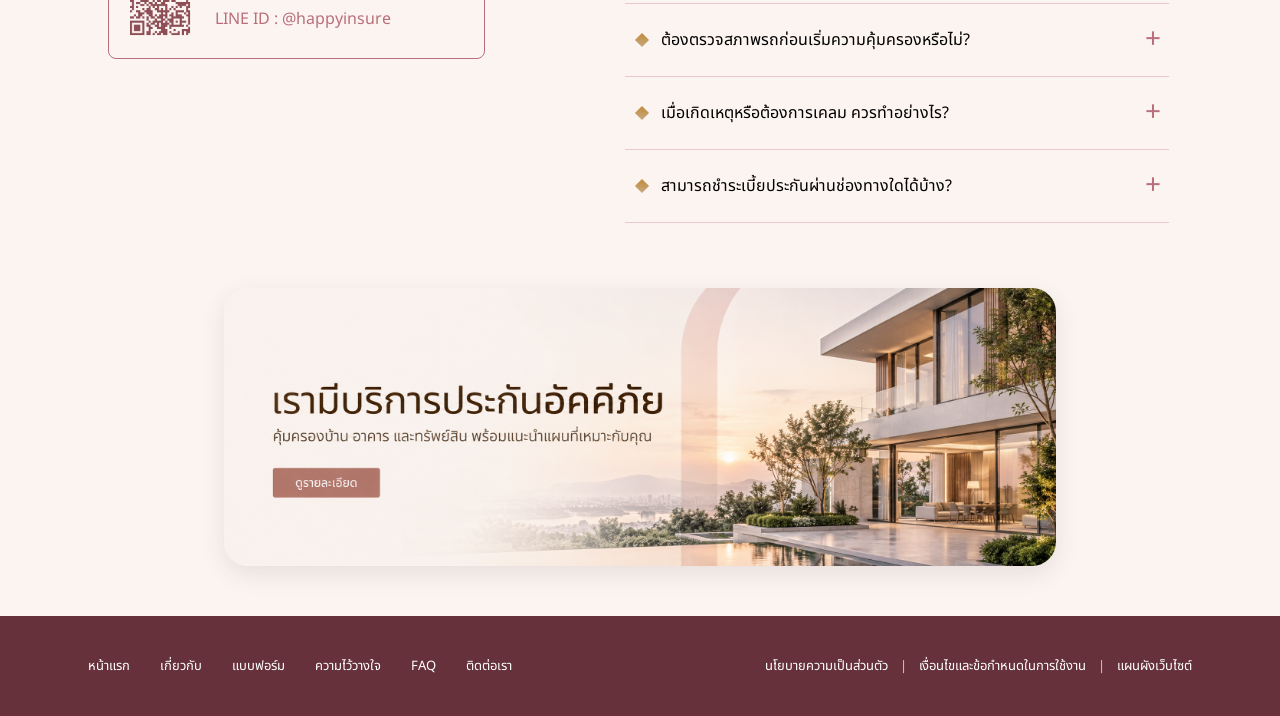
==== commit cadfe0b7: "Hide form CTA buttons" ====
--- a/index.html
+++ b/index.html
@@ -308,7 +308,8 @@
       <img src="backup-original/assets/cta-phone.svg" alt="โทรศัพท์">
     </a>
 
-    <a href="https://happy-supercar-insure.minmintchamin.chatgpt.site/form/" target="_blank" aria-label="กรอกแบบฟอร์ม">
+    <a class="floating-form-cta" href="https://happy-supercar-insure.minmintchamin.chatgpt.site/form/" target="_blank"
+      aria-label="กรอกแบบฟอร์ม">
       <img src="backup-original/assets/cta-form.svg" alt="กรอกแบบฟอร์ม">
     </a>
   </div>
--- a/hero-desktop.css
+++ b/hero-desktop.css
@@ -1117,4 +1117,22 @@
     width: 100%;
     height: auto;
   }
+}
+
+
+
+.quote-form-button {
+  display: none !important;
+}
+
+/* CENTER QUOTE CONTENT AFTER HIDE BUTTON */
+@media screen and (min-width: 768px) {
+  .quote-card .quote-copy {
+    transform: translateY(45px);
+  }
+}
+
+/* HIDE FLOATING FORM CTA */
+.floating-actions a.floating-form-cta {
+  display: none !important;
 }
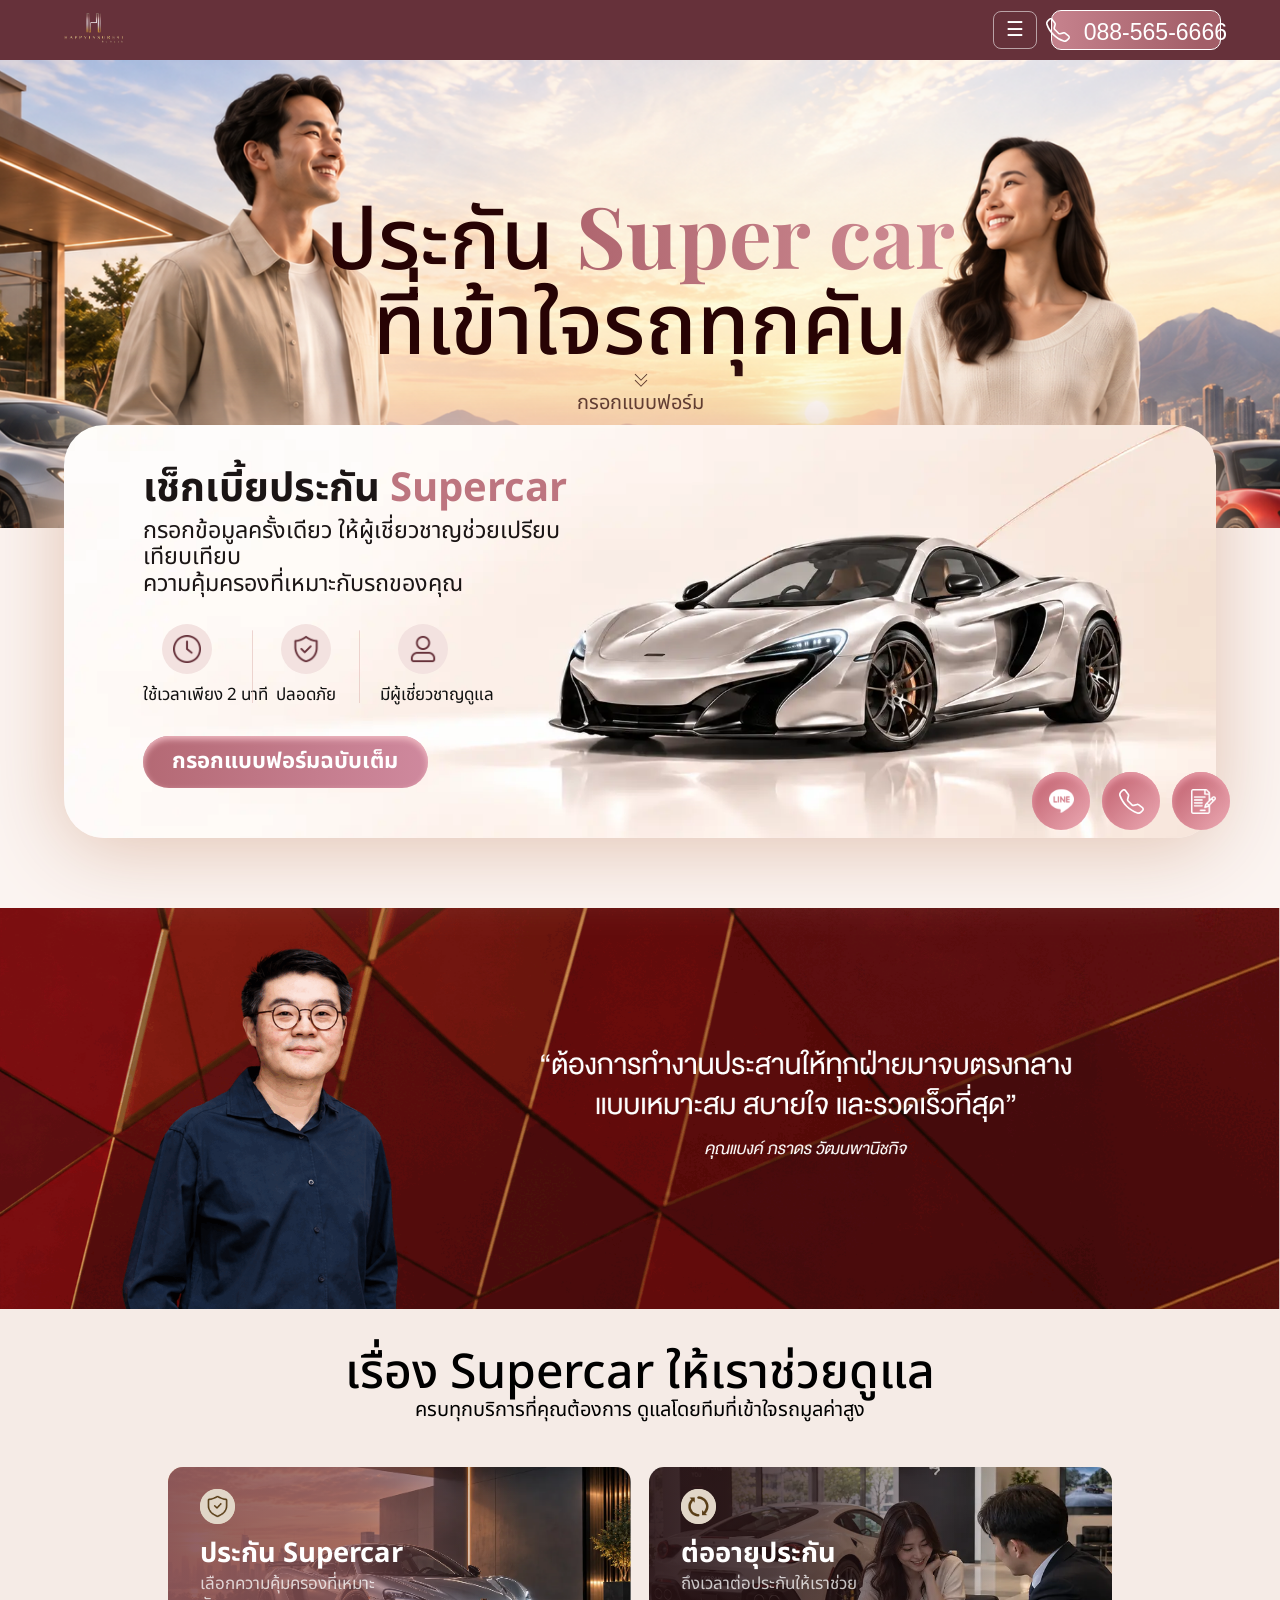
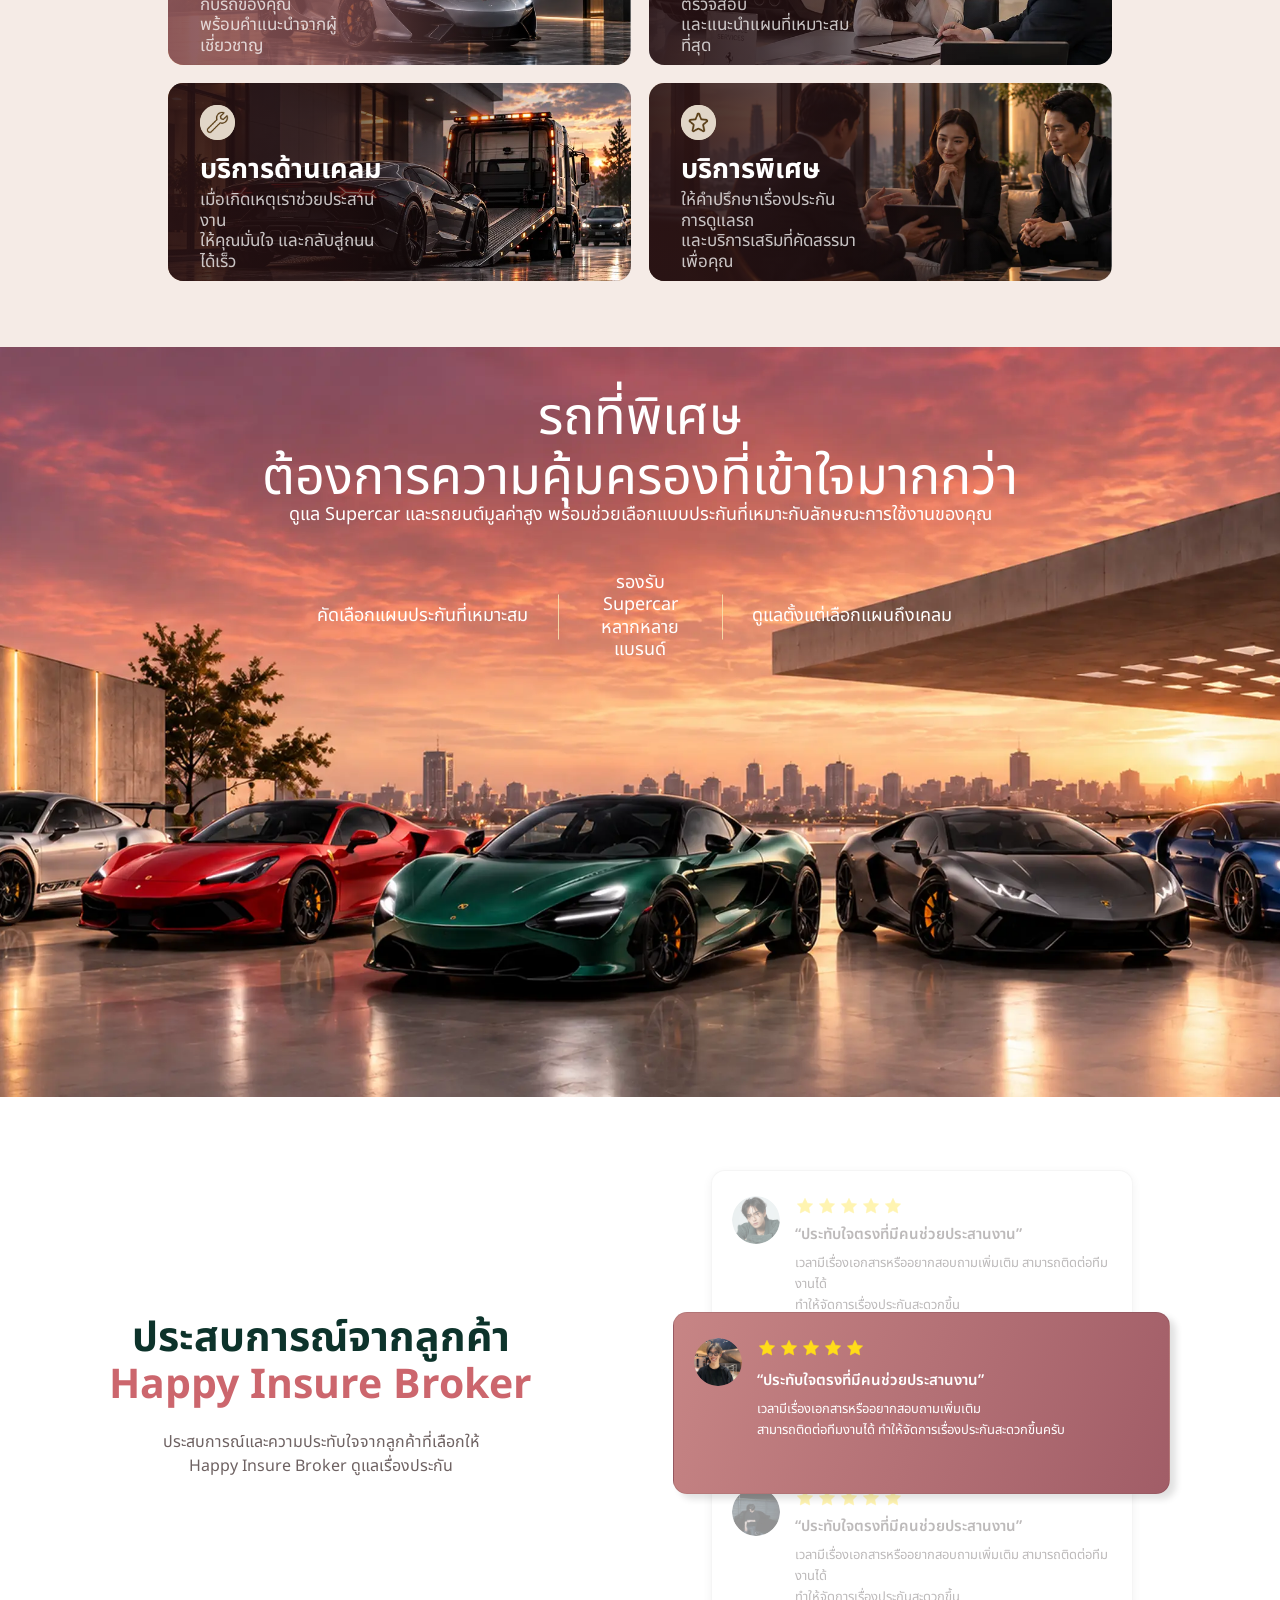
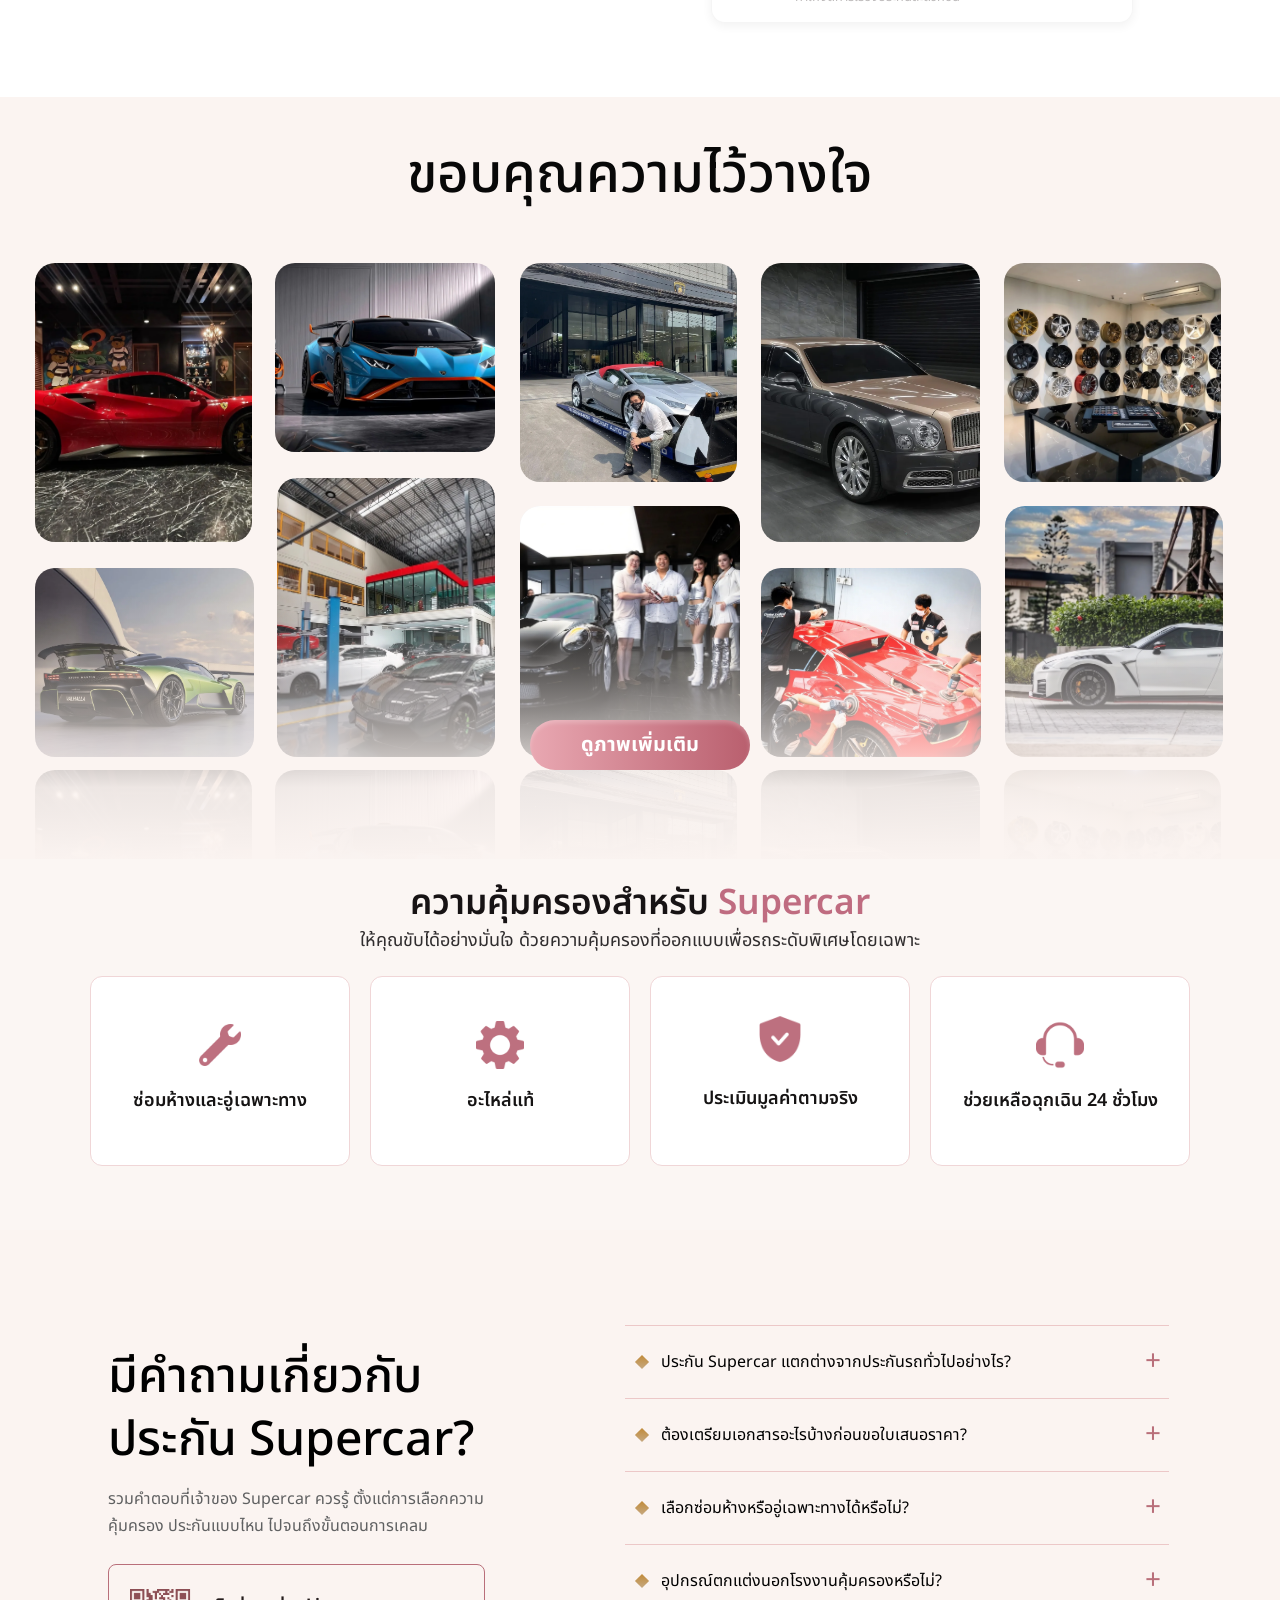
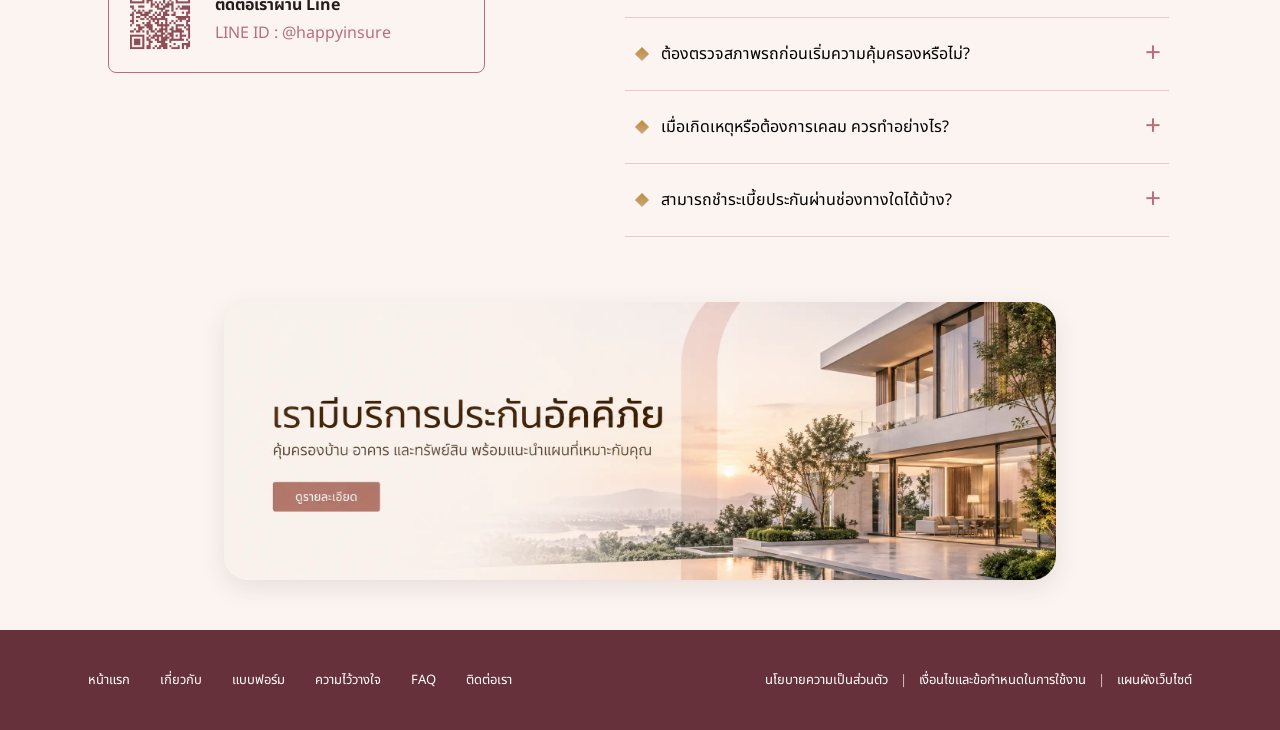
==== commit 39d51e21: "Restore form buttons and update quote links" ====
--- a/index.html
+++ b/index.html
@@ -89,8 +89,8 @@
             <span class="quote-benefit-label">มีผู้เชี่ยวชาญดูแล</span>
           </div>
         </div>
-        <a class="quote-form-button" href="https://happy-supercar-insure.minmintchamin.chatgpt.site/form/"
-          target="_blank" rel="noreferrer">กรอกแบบฟอร์มฉบับเต็ม</a>
+        <a class="quote-form-button" href="https://www.happyinsurebroker.com/new/dist/quote/" target="_blank"
+          rel="noreferrer">กรอกแบบฟอร์มฉบับเต็ม</a>
       </div>
     </section>
 
@@ -270,13 +270,13 @@
 
   <section class="property-insurance-desktop">
     <a href="https://line.me/R/ti/p/@happyinsure" target="_blank" rel="noopener noreferrer">
-      <img src="assets/property-insurance-desktop.png" alt="บริการประกันอัคคีภัย">
+      <img src="assets/property-insurance-desktop.webp" alt="บริการประกันอัคคีภัย">
     </a>
   </section>
 
   <section class="property-insurance-mobile">
     <a href="https://line.me/R/ti/p/@happyinsure" target="_blank" rel="noopener noreferrer">
-      <img src="assets/property-insurance-mobile.png" alt="บริการประกันอัคคีภัย">
+      <img src="assets/property-insurance-mobile.webp" alt="บริการประกันอัคคีภัย">
     </a>
   </section>
 
@@ -308,7 +308,7 @@
       <img src="backup-original/assets/cta-phone.svg" alt="โทรศัพท์">
     </a>
 
-    <a class="floating-form-cta" href="https://happy-supercar-insure.minmintchamin.chatgpt.site/form/" target="_blank"
+    <a class="floating-form-cta" href="https://www.happyinsurebroker.com/new/dist/quote/" target="_blank"
       aria-label="กรอกแบบฟอร์ม">
       <img src="backup-original/assets/cta-form.svg" alt="กรอกแบบฟอร์ม">
     </a>
--- a/local-assets.css
+++ b/local-assets.css
@@ -1399,13 +1399,13 @@
 
 @media screen and (max-width: 767px) {
   .fleet {
-    background-image: url("assets/review-mobile-new.png") !important;
+    background-image: url("assets/review-mobile-new.webp") !important;
   }
 }
 
 /* DESKTOP FLEET IMAGE ONLY */
 @media screen and (min-width: 768px) {
   .fleet {
-    background-image: url("assets/fleet-desktop-new.png") !important;
+    background-image: url("assets/fleet-desktop-new.webp") !important;
   }
 }
--- a/hero-desktop.css
+++ b/hero-desktop.css
@@ -164,7 +164,7 @@
   overflow: hidden;
   border-radius: 40px;
   background-color: transparent;
-  background-image: url("assets/quote-card-background.png");
+  background-image: url("assets/quote-card-background.webp");
   background-position: center 73.4%;
   background-size: cover;
   background-repeat: no-repeat;
@@ -1117,22 +1117,4 @@
     width: 100%;
     height: auto;
   }
-}
-
-
-
-.quote-form-button {
-  display: none !important;
-}
-
-/* CENTER QUOTE CONTENT AFTER HIDE BUTTON */
-@media screen and (min-width: 768px) {
-  .quote-card .quote-copy {
-    transform: translateY(45px);
-  }
-}
-
-/* HIDE FLOATING FORM CTA */
-.floating-actions a.floating-form-cta {
-  display: none !important;
 }
